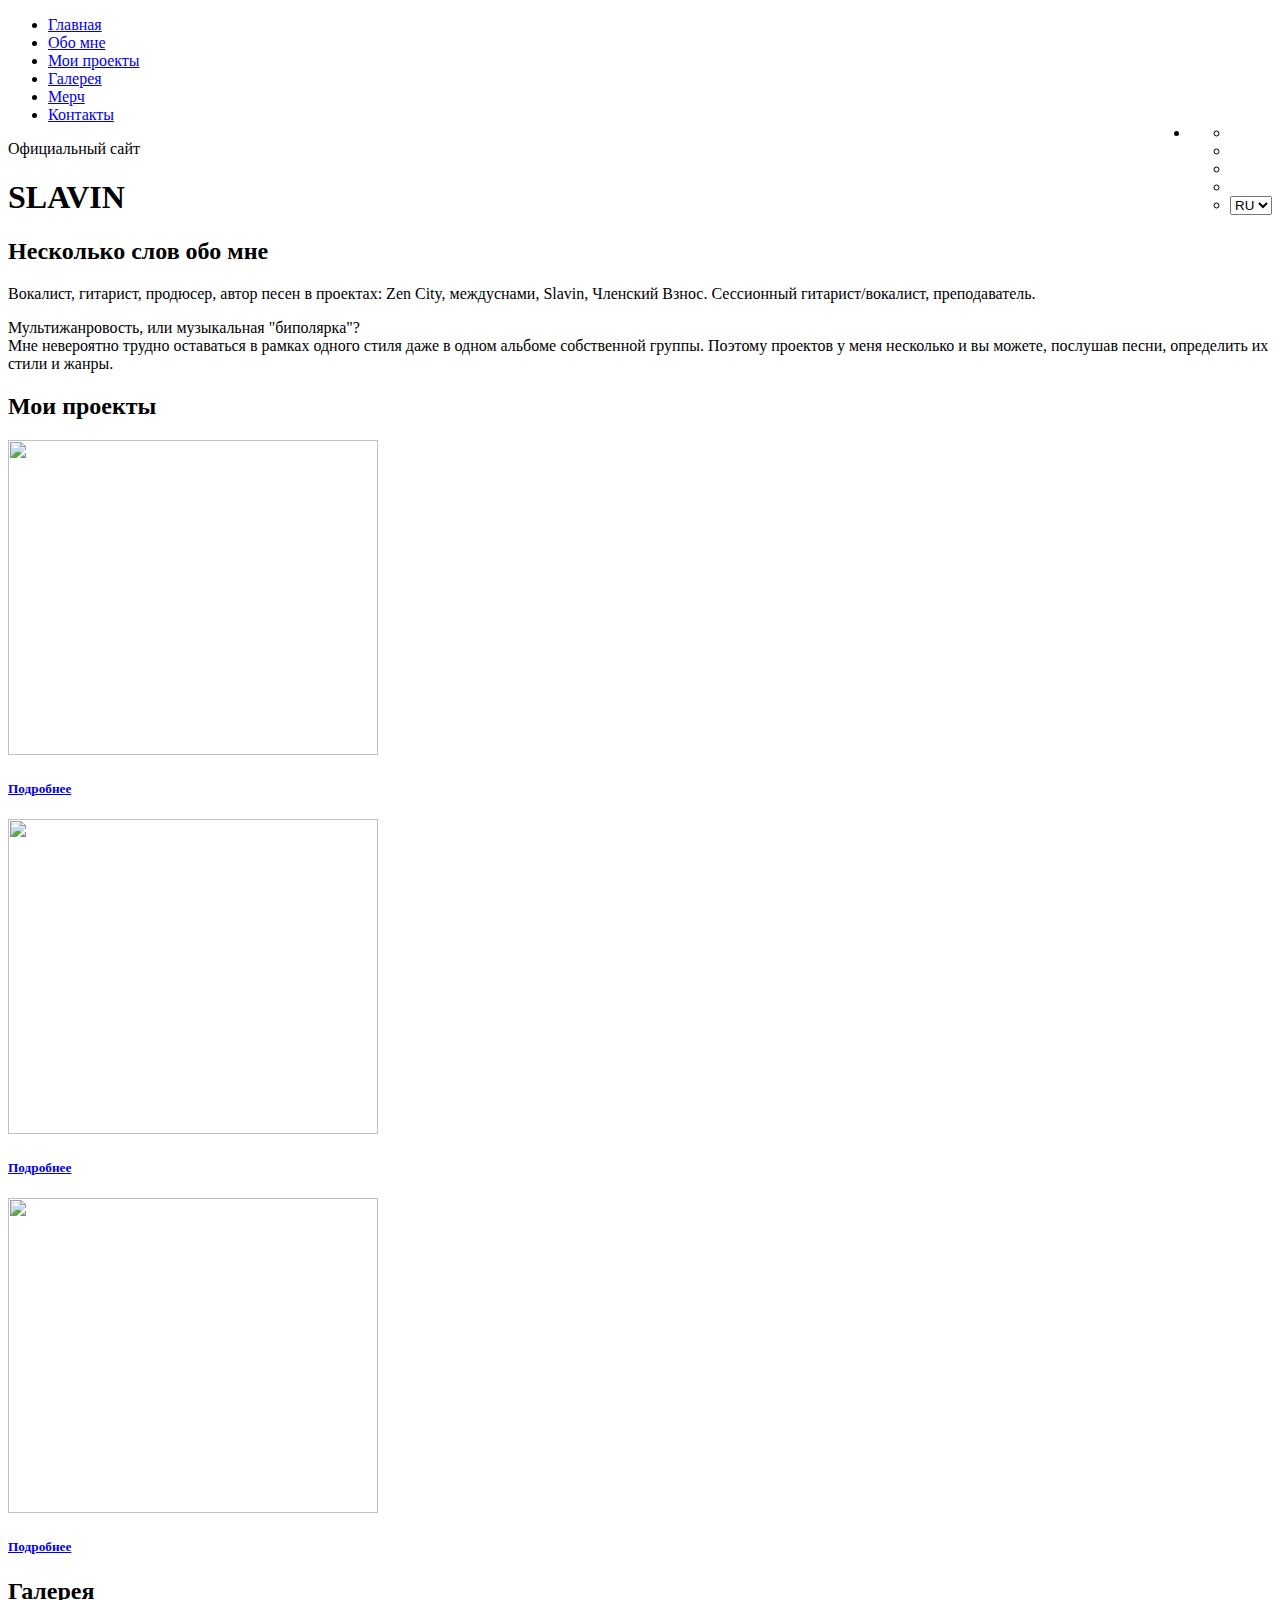
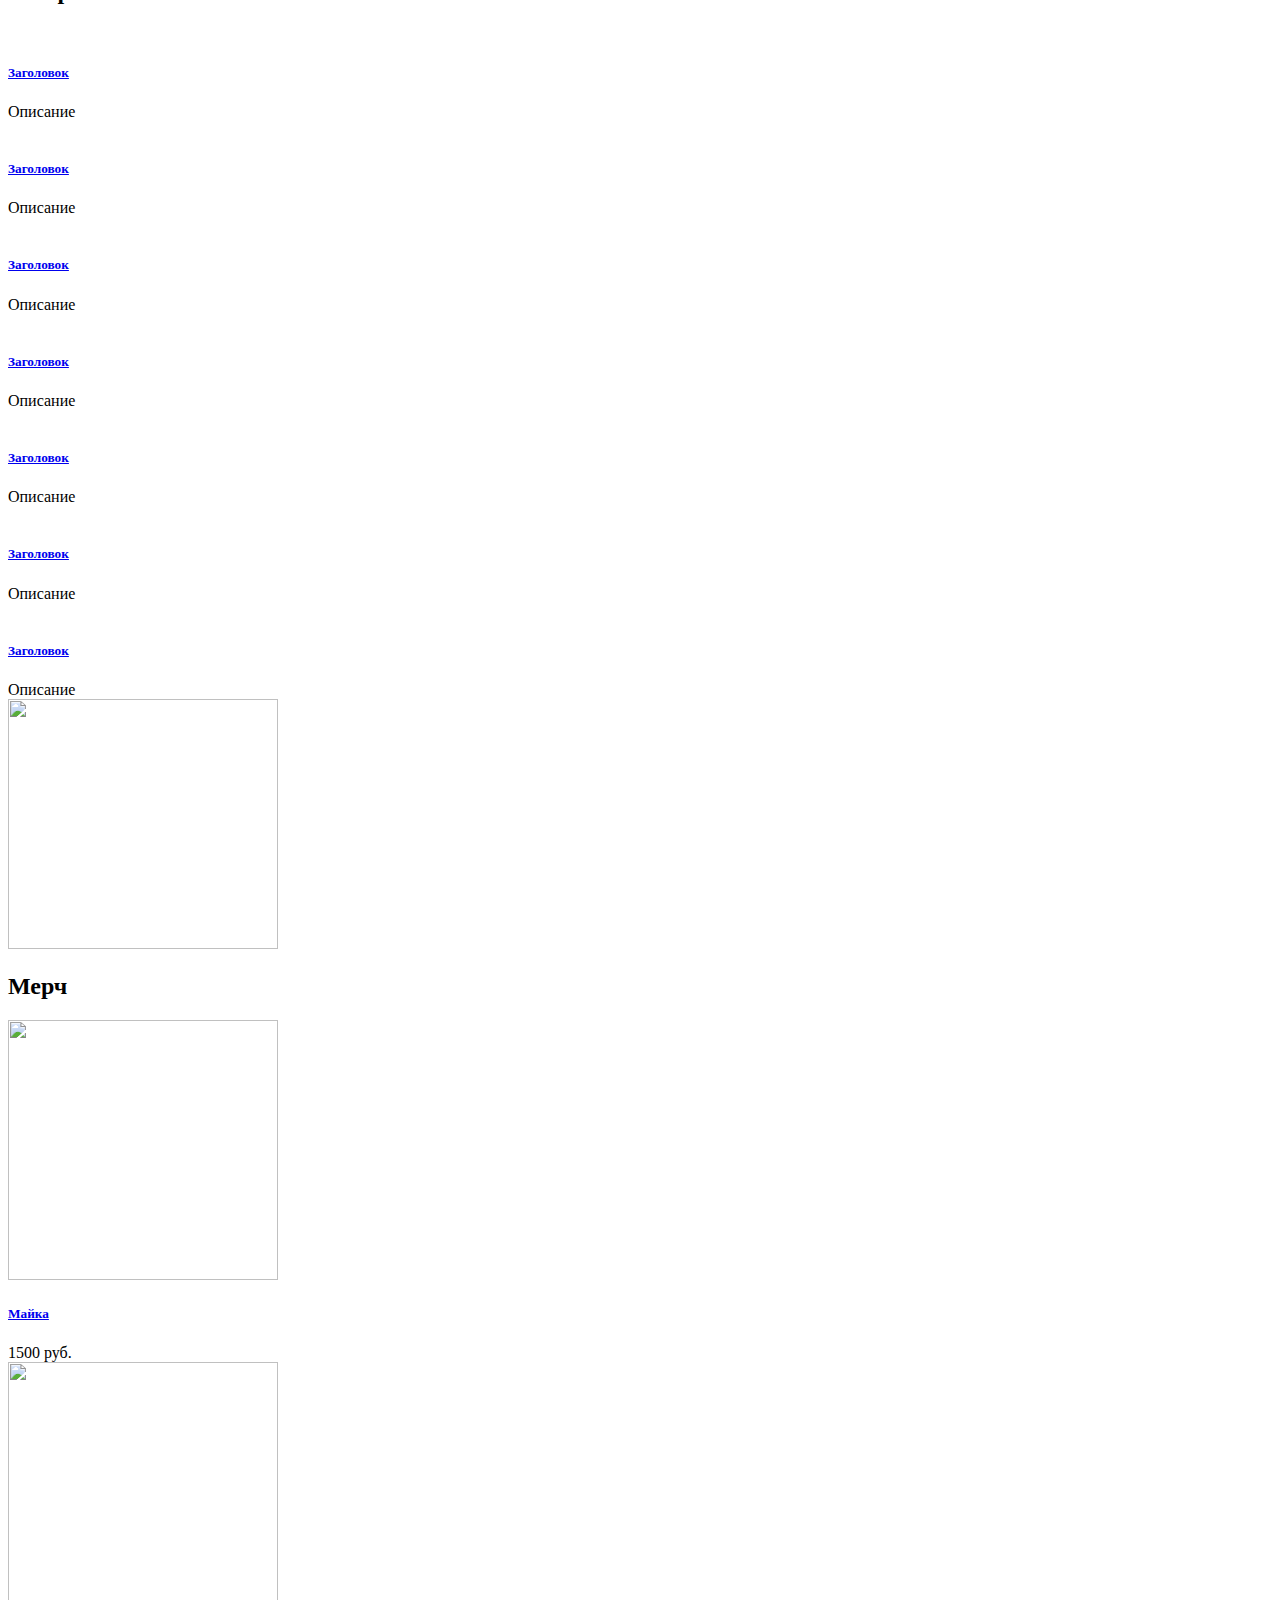
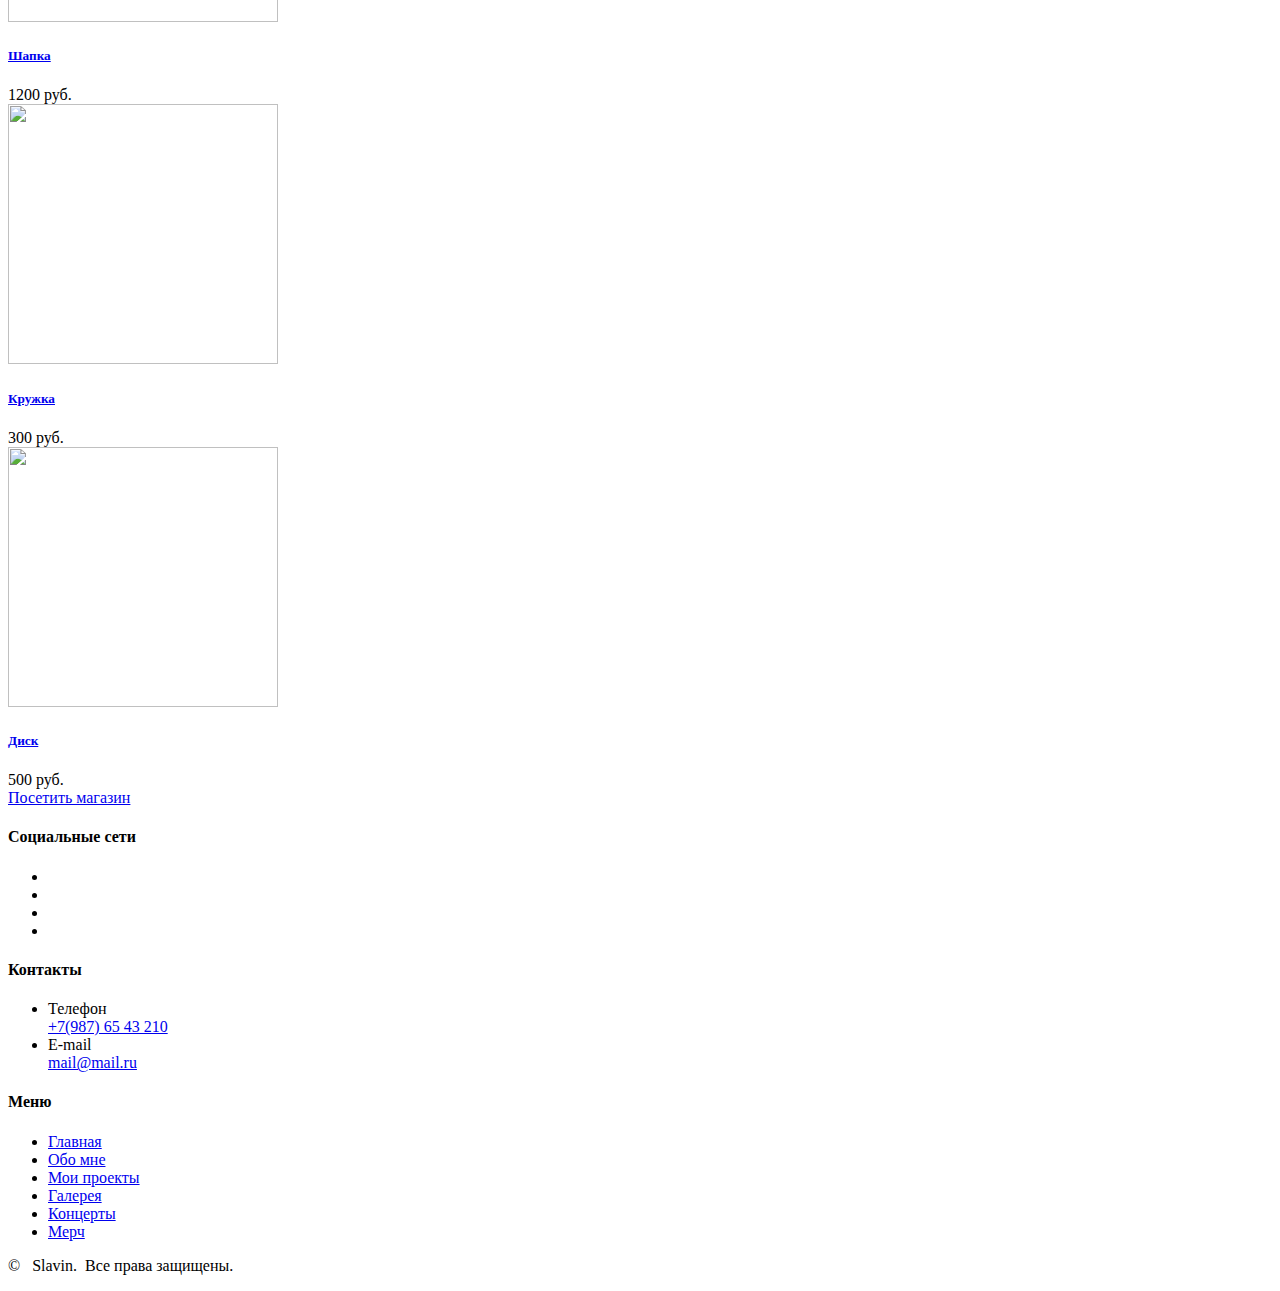
==== ru/index.html @ f285396d "Add files via upload" ====
<!DOCTYPE html>
<html class="wide wow-animation" lang="ru"> 
  <head>
    <title>Официальный сайт - Slavinmusic.com</title>
    <meta charset="utf-8">
    <meta name="viewport" content="width=device-width, height=device-height, initial-scale=1.0">
    <meta http-equiv="X-UA-Compatible" content="IE=edge">
   <link rel="icon" href="./images/favicon.ico" type="image/x-icon">
    <link rel="stylesheet" type="text/css" href="https://fonts.googleapis.com/css?family=Oswald:100,300,400,500,600,700%7CLato%7CKalam:300,400,700">
    <link rel="stylesheet" href="./css/bootstrap.css">
    <link rel="stylesheet" href="./css/fonts.css">
    <link rel="stylesheet" href="./css/style.css">
    </head>
  <body> 
    <div class="preloader">
      <div class="preloader-body">
        <div class="cssload-bell">
          <div class="cssload-circle">
            <div class="cssload-inner"></div>
          </div>
          <div class="cssload-circle">
            <div class="cssload-inner"></div>
          </div>
          <div class="cssload-circle">
            <div class="cssload-inner"></div>
          </div>
          <div class="cssload-circle">
            <div class="cssload-inner"></div>
          </div>
          <div class="cssload-circle">
            <div class="cssload-inner"></div>
          </div>
        </div>
      </div>
    </div>
    <div class="page">
      <!-- Page Header-->
      <header class="section page-header header-creative-wrap context-dark">
        <!-- RD Navbar-->
        <div class="rd-navbar-wrap">
          <nav class="rd-navbar rd-navbar-creative rd-navbar-logo-mobile" data-layout="rd-navbar-fixed" data-sm-layout="rd-navbar-fixed" data-md-layout="rd-navbar-fixed" data-md-device-layout="rd-navbar-fixed" data-lg-layout="rd-navbar-static" data-lg-device-layout="rd-navbar-fixed" data-xl-layout="rd-navbar-static" data-xl-device-layout="rd-navbar-static" data-xxl-layout="rd-navbar-static" data-xxl-device-layout="rd-navbar-static" data-lg-stick-up-offset="100px" data-xl-stick-up-offset="112px" data-xxl-stick-up-offset="132px" data-lg-stick-up="true" data-xl-stick-up="true" data-xxl-stick-up="true">
            <div class="rd-navbar-collapse-toggle rd-navbar-fixed-element-1" data-rd-navbar-toggle=".rd-navbar-collapse"><span></span></div>
            <div class="rd-navbar-aside-outer">
              <div class="rd-navbar-aside">
                <!-- RD Navbar Panel-->
                <div class="rd-navbar-panel">
            
                <div class="lf-navbar-collapse">
                </div>
                </div>

              </div>
            </div>
            <div class="rd-navbar-main-outer">
              <div class="rd-navbar-main">
                <div class="rd-navbar-nav-wrap">
                  <!-- RD Navbar Nav-->
                  <ul class="rd-navbar-nav">
                    <li class="rd-nav-item active"><a class="rd-nav-link" href="#home">Главная</a></li>                
                    <li class="rd-nav-item"><a class="rd-nav-link" href="#who">Обо мне</a></li>                
                    <li class="rd-nav-item"><a class="rd-nav-link" href="#project">Мои проекты</a></li>                   
                    <li class="rd-nav-item"><a class="rd-nav-link" href="#gallery">Галерея</a></li>
                    <li class="rd-nav-item"><a class="rd-nav-link" href="#merch">Мерч</a></li>
					<li class="rd-nav-item"><a class="rd-nav-link" href="#contact">Контакты</a></li>
					
                    <li style="float: right; margin-left: 50px;">
                      <ul class="list-inline">
                        <li class="list-inline-item"><a class="icon mdi mdi-vk" href="#"></a></li>
                        <li class="list-inline-item"><a class="icon mdi mdi-twitter" href="#"></a></li>
                        <li class="list-inline-item"><a class="icon mdi mdi-instagram" href="#"></a></li>
                        <li class="list-inline-item"><a class="icon mdi mdi-facebook" href="#"></a></li>
						
					<li>
                  <select class="select select-inline rd-navbar-fixed-element-2" onchange="if (this.value) window.location.href = this.value" data-dropdown-class="select-inline-dropdown">
                    <option value="./">EN</option>
                    <option value="./ru/" selected=""><a href="/ru">RU</a></option>
                  </select>
				  </li>
                      </ul>
                    </li>
                  </ul>
				  
                </div>
              </div>
            </div>
          </nav>
        </div>
      </header>
      <section id="home" class="section parallax-container section-custom-1" data-parallax-img="images/bg-image-1.jpg">
        <div class="parallax-content context-dark text-center">
          <div class="section-md">
            <div class="container">
              <div class="box-info-renee-subtitle wow fadeInLeft">Официальный сайт</div>
              <h1 class="box-info-renee-title wow fadeScale">SLAVIN </h1>
            </div>
          </div>
        </div>
      </section>
				        <!-- About Us-->
      <section id="who" class="section section-xxl section-inset-3 text-left context-dark bg-gray-13 bg-image bg-image-4" style="background-image: url(./images/bg-image-2.jpg);">
        <div class="container">
          <div class="row">
            <div class="col-sm-8 col-md-7 col-lg-6 box-about">
              <h2 class="title-style-9 wow fadeInRight title_text"> Несколько слов <span>обо мне</span>
              </h2>
              <p class="wow fadeInRight title_text" data-wow-delay=".1s">Вокалист, гитарист, продюсер, автор песен в проектах: Zen City, междуснами, Slavin, Членский Взнос. Сессионный гитарист/вокалист, преподаватель.</p>
              <p class="wow fadeInRight title_text " data-wow-delay=".2s">Мультижанровость, или музыкальная "биполярка"?<br> Мне невероятно трудно оставаться в рамках одного стиля даже в одном альбоме собственной группы. Поэтому проектов у меня несколько и вы можете, послушав песни, определить их стили и жанры.</p>
            </div>
          </div>
        </div>
      </section>


      <!-- Our Wines-->
      <section  id="project" class="section section-xxl bg-gray-1">
        <div class="container">
          <h2 class="wow fadeScale">Мои проекты</h2>
          <div class="row row-30">
            <div class="col-sm-6 col-lg-4">
              <!-- Thumbnail Classic-->
              <article class="thumbnail-classic">
				
                <div class="thumbnail-classic-figure"><img src="./images/project-1.jpg" alt="" width="370" height="315"/>
                </div>
                <div class="thumbnail-classic-caption">
                  <div>
					<h5 class="thumbnail-classic-title">
					<p id="zen_open" onclick="zen_open()"><a  class="button" href="#zen_city">Подробнее</a></p>
					<p id="zen_close2" style="display:none" onclick="zen_close()"><a class="button" href="#project">Скрыть проект</a></p></h5>
                  </div>
                </div>
              </article>
            </div>		
            <div class="col-sm-6 col-lg-4">
              <!-- Thumbnail Classic-->
              <article class="thumbnail-classic">
				
                <div class="thumbnail-classic-figure"><img src="./images/project-2.jpg" alt="" width="370" height="315"/>
                </div>
                <div class="thumbnail-classic-caption">
                  <div>
                    <h5 class="thumbnail-classic-title">
					<p id="mejdy_open" onclick="mejdy_open()"><a class="button" href="#mejdy">Подробнее</a></p>
					<p id="mejdy_close2" style="display:none" onclick="mejdy_close()"><a class="button" href="#project">Скрыть проект</a></p></h5>
				
                  </div>
                </div>
              </article>
            </div>
            <div class="col-sm-6 col-lg-4">
              <!-- Thumbnail Classic-->
              <article class="thumbnail-classic">
				
                <div class="thumbnail-classic-figure"><img src="./images/project-3.jpg" alt="" width="370" height="315"/>
                </div>
                <div class="thumbnail-classic-caption">
                  <div>
                    <h5 class="thumbnail-classic-title">
					<p id="slavin_open" onclick="slavin_open()"><a class="button" href="#slavin">Подробнее</a></p>
					<p id="slavin_close2"; style="display:none" onclick="slavin_close()"><a class="button" href="#project">Скрыть проект</a></p></h5>
				
                  </div>
                </div>
              </article>
            </div>
		</div>
        </div>
				<div id="mejdy" style="display:none">
					<section class="section section-sm section-last bg-default text-left">
						<div class="container grid-system-bordered grid-demonstration">
							
							<div class="row text-center">
							<div class="col-6">
							<h3 >МЕЖДУСНАМИ</h3>
							<p class="text_p">Описание проекта</p>
							<p>
							<ul class="social-icons-6 text_p">
							Следить:	<li><a href="#"><i class="fa fa-2x fa-vk"></i></a></li>
							<li><a href="#"><i class="fa fa-2x fa-facebook"></i></a></li>
							<li><a href="#"><i class="fa fa-2x fa-twitter"></i></a></li><br>

							Слушать:	<li><a href="#"><i class="fa fa-2x fa-apple"></i></a></li>
							<li><a href="#"><i class="fa fa-2x fa-spotify"></i></a></li>
							<li><a href="#"><i class="mdi mdi-2x mdi-google-play"></i></a></li>
							</ul>                
							</p>
							</div>
							<div class="col-6">
							<iframe  src="https://www.youtube.com/embed/c91Votx-uws?controls=0" title="YouTube video player" frameborder="0" allow="accelerometer; autoplay; clipboard-write; encrypted-media; gyroscope; picture-in-picture" allowfullscreen></iframe>
							</div>
							<div class="col-12">
							<p id="mejdy_close"  class="button" onclick="mejdy_close()">Скрыть проект</p>
							</div>
							</div>
						</div>
					</section>
				</div>

				<div id="zen_city" style="display:none;">
					<section class="section section-sm section-last bg-default text-left">
						<div class="container grid-system-bordered grid-demonstration">
							
							<div class="row text-center">
							<div class="col-6">
							<h3 >ZEN CITY</h3>
							<p class="text_p">Описание проекта</p>
							<p>
							<ul class="social-icons-6 text_p">
							Следить:	<li><a href="#"><i class="fa fa-2x fa-vk"></i></a></li>
							<li><a href="#"><i class="fa fa-2x fa-facebook"></i></a></li>
							<li><a href="#"><i class="fa fa-2x fa-twitter"></i></a></li><br>

							Слушать:	<li><a href="#"><i class="fa fa-2x fa-apple"></i></a></li>
							<li><a href="#"><i class="fa fa-2x fa-spotify"></i></a></li>
							<li><a href="#"><i class="mdi mdi-2x mdi-google-play"></i></a></li>
							</ul>                
							</p>
							</div>
							<div class="col-6">
							<iframe  src="https://www.youtube.com/embed/C-v0EQ0fhNU?controls=0" title="YouTube video player" frameborder="0" allow="accelerometer; autoplay; clipboard-write; encrypted-media; gyroscope; picture-in-picture" allowfullscreen></iframe>
							</div>
							<div class="col-12">
							<p id="zen_close"  class="button" onclick="zen_close()">Скрыть проект</p>
							</div>
							</div>
						</div>
					</section>
				</div>

				<div id="slavin" style="display:none;" >
					<section class="section section-sm section-last bg-default text-left">
						<div class="container grid-system-bordered grid-demonstration">
							
							<div class="row text-center">
							<div class="col-6">
							<h3>SLAVIN</h3>
							<p class="text_p">Описание проекта</p>
							
							<p>
							<ul class="social-icons-6 text_p">
							Следить:	<li><a href="#"><i class="fa fa-2x fa-vk"></i></a></li>
							<li><a href="#"><i class="fa fa-2x fa-facebook"></i></a></li>
							<li><a href="#"><i class="fa fa-2x fa-twitter"></i></a></li><br>

							Слушать:	<li><a href="#"><i class="fa fa-2x fa-apple"></i></a></li>
							<li><a href="#"><i class="fa fa-2x fa-spotify"></i></a></li>
							<li><a href="#"><i class="mdi mdi-2x mdi-google-play"></i></a></li>
							</ul>                
							</p>
							</div>
							<div class="col-6">
							<iframe  src="https://www.youtube.com/embed/C-v0EQ0fhNU?controls=0" title="YouTube video player" frameborder="0" allow="accelerometer; autoplay; clipboard-write; encrypted-media; gyroscope; picture-in-picture" allowfullscreen></iframe>
							</div>
							<div class="col-12">
							<p id="slavin_close"  class="button" onclick="slavin_close()">Скрыть проект</p>
							</div>
							</div>
						</div>
					</section>
				</div>
      </section>

      <section id="gallery" class="section section-xxl bg-default">
        <div class="container">
          <h2 class="wow fadeScale">Галерея</h2>
          <div class="isotope-wrap">
            <div class="row row-30 isotope isotope-custom-1" data-lightgallery="group">
			
              <div class="col-sm-6 col-lg-4 col-xl-3 isotope-item" >
                <!-- Thumbnail Classic-->
                <article class="thumbnail-classic">
                  <div class="thumbnail-classic-figure"><img src="./images/gallery/foto-2-min.jpg" alt="" />
                  </div>
                  <div class="thumbnail-classic-caption">
                    <div>
                      <h5 class="thumbnail-classic-title"><a href="index.html#">Заголовок</a></h5>
                      <div class="thumbnail-classic-price">Описание</div>
                      <div class="thumbnail-classic-button-wrap">
                        <div class="thumbnail-classic-button"><a class="button button-white fl-bigmug-line-search74" href="./images/gallery/foto-2-min.jpg" data-lightgallery="item"></a></div>
                      </div>
                    </div>
                  </div>
                </article>
              </div>
			  
              <div class="col-sm-6 col-lg-8 col-xl-6 isotope-item">
                <!-- Thumbnail Classic-->
                <article class="thumbnail-classic">
                  <div class="thumbnail-classic-figure"><img src="./images/gallery/foto-7-min.jpg" alt="" />
                  </div>
                  <div class="thumbnail-classic-caption">
                    <div>
                      <h5 class="thumbnail-classic-title"><a href="index.html#">Заголовок</a></h5>
                      <div class="thumbnail-classic-price">Описание</div>
                      <div class="thumbnail-classic-button-wrap">
                        <div class="thumbnail-classic-button"><a class="button button-white fl-bigmug-line-search74" href="./images/gallery/foto-7-min.jpg" data-lightgallery="item"></a></div>
                      </div>
                    </div>
                  </div>
                </article>
              </div>
			  
			  
              <div class="col-sm-6 col-lg-4 col-xl-3 isotope-item">
                <!-- Thumbnail Classic-->
                <article class="thumbnail-classic">
                  <div class="thumbnail-classic-figure"><img src="./images/gallery/foto-6-min.jpg" alt="" />
                  </div>
                  <div class="thumbnail-classic-caption">
                    <div>
                      <h5 class="thumbnail-classic-title"><a href="index.html#">Заголовок</a></h5>
                      <div class="thumbnail-classic-price">Описание</div>
                      <div class="thumbnail-classic-button-wrap">
                        <div class="thumbnail-classic-button"><a class="button button-white fl-bigmug-line-search74" href="./images/gallery/foto-6-min.jpg" data-lightgallery="item"></a></div>
                      </div>
                    </div>
                  </div>
                </article>
              </div>
              <div class="col-sm-6 col-lg-4 col-xl-3 isotope-item">
                <!-- Thumbnail Classic-->
                <article class="thumbnail-classic">
                  <div class="thumbnail-classic-figure"><img src="./images/gallery/foto-1-min.jpg" alt="" />
                  </div>
                  <div class="thumbnail-classic-caption">
                    <div>
                      <h5 class="thumbnail-classic-title"><a href="index.html#">Заголовок</a></h5>
                      <div class="thumbnail-classic-price">Описание</div>
                      <div class="thumbnail-classic-button-wrap">
                        <div class="thumbnail-classic-button"><a class="button button-white fl-bigmug-line-search74" href="./images/gallery/foto-1-min.jpg" data-lightgallery="item"></a></div>
                      </div>
                    </div>
                  </div>
                </article>
              </div>
              <div class="col-sm-6 col-lg-4 col-xl-6 isotope-item">
                <!-- Thumbnail Classic-->
                <article class="thumbnail-classic">
                  <div class="thumbnail-classic-figure"><img src="./images/gallery/foto-5-min.jpg" alt="" />
                  </div>
                  <div class="thumbnail-classic-caption">
                    <div>
                      <h5 class="thumbnail-classic-title"><a href="index.html#">Заголовок</a></h5>
                      <div class="thumbnail-classic-price">Описание</div>
                      <div class="thumbnail-classic-button-wrap">
                        <div class="thumbnail-classic-button"><a class="button button-white fl-bigmug-line-search74" href="./images/gallery/foto-5-min.jpg" data-lightgallery="item"></a></div>
                      </div>
                    </div>
                  </div>
                </article>
              </div>
              <div class="col-sm-6 col-lg-4 col-xl-3 isotope-item">
                <!-- Thumbnail Classic-->
                <article class="thumbnail-classic">
                  <div class="thumbnail-classic-figure"><img src="./images/gallery/foto-4-min.jpg" alt="" />
                  </div>
                  <div class="thumbnail-classic-caption">
                    <div>
                      <h5 class="thumbnail-classic-title"><a href="index.html#">Заголовок</a></h5>
                      <div class="thumbnail-classic-price">Описание</div>
                      <div class="thumbnail-classic-button-wrap">
                        <div class="thumbnail-classic-button"><a class="button button-white fl-bigmug-line-search74" href="./images/gallery/foto-4-min.jpg" data-lightgallery="item"></a></div>
                      </div>
                    </div>
                  </div>
                </article>
              </div>
              <div class="col-sm-6 col-lg-4 col-xl-3 isotope-item">
                <!-- Thumbnail Classic-->
                <article class="thumbnail-classic">
                  <div class="thumbnail-classic-figure"><img src="./images/gallery/foto-3-min.jpg" alt="" />
                  </div>
                  <div class="thumbnail-classic-caption">
                    <div>
                      <h5 class="thumbnail-classic-title"><a href="index.html#">Заголовок</a></h5>
                      <div class="thumbnail-classic-price">Описание</div>
                      <div class="thumbnail-classic-button-wrap">
                        <div class="thumbnail-classic-button"><a class="button button-white fl-bigmug-line-search74" href="images/gallery/foto-3-min.jpg" data-lightgallery="item"><img src="./images/masonry-gallery-3-270x250.jpg" alt="" width="270" height="250"/></a></div>
                      </div>
                    </div>
                  </div>
                </article>
              </div>
            </div>
          </div>
        </div>
      </section>
      <!-- Featured Events
      <section id="concert" class="section section-xxl bg-gray-13 context-dark" style="display:none">
        <div class="container">
          <h2>Ближайшие концерты </h2>
         
			<div>
			<div class="table-wrap">
			  <table class="table-2">
				 <tr>
				  <td class="title_afisha">ZEN CITY</td>
				  <td class="date_afisha">24 ноября 2021 <span> 19:00 ВС</span></td>
				  <td class="place_afisha">КРЦ "Звезда" <span> Ново-Садовая ул., 106Г, Самара</span></td>
				  <td class="ticket_afisha"><a class="button" href="#">Подробнее</a></td>
				</tr>    
			  </table>
			</div>
		</div>			
      </div>
    </section>-->
      <!-- Exclusive Merch-->
      <section id="merch" class="section section-xxl bg-gray-1">
        <div class="container">
          <h2 class="wow fadeScale">Мерч</h2>
          <div class="row row-lg row-30 row-lg-50">
            <div class="col-sm-6 col-md-4 col-lg-3">
              <!-- Product-->
              <article class="product wow fadeInRight">
                <div class="product-body">
                  <div class="product-figure"><img src="./images/index-1-270x260.jpg" alt="" width="270" height="260"/>
                  </div>
                  <h5 class="product-title"><a href="#">Майка</a></h5>
                  <div class="product-price-wrap">
                    <div class="product-price">1500 руб.</div>
                  </div>
                </div>
                <div class="product-button-wrap">
                  <div class="product-button"><a class="button button-primary-2 button-zakaria fl-bigmug-line-shopping202" href="#"></a></div>
                </div>
              </article>
            </div>
            <div class="col-sm-6 col-md-4 col-lg-3">
              <!-- Product-->
              <article class="product wow fadeInRight" data-wow-delay=".1s">
                <div class="product-body">
                  <div class="product-figure"><img src="./images/index-2-270x260.jpg" alt="" width="270" height="260"/>
                  </div>
                  <h5 class="product-title"><a href="#">Шапка</a></h5>
                  <div class="product-price-wrap">
                    <div class="product-price">1200 руб.</div>
                  </div>
                </div>
                <div class="product-button-wrap">
                  <div class="product-button"><a class="button button-primary-2 button-zakaria fl-bigmug-line-shopping202" href="#"></a></div>
                </div>
              </article>
            </div>
            <div class="col-sm-6 col-md-4 col-lg-3">
              <!-- Product-->
              <article class="product wow fadeInRight" data-wow-delay=".2s">
                <div class="product-body">
                  <div class="product-figure"><img src="i./mages/index-3-270x260.jpg" alt="" width="270" height="260"/>
                  </div>
                  <h5 class="product-title"><a href="#">Кружка</a></h5>
                  <div class="product-price-wrap">
                    <div class="product-price">300 руб.</div>
                  </div>
                </div>
                <div class="product-button-wrap">
                  <div class="product-button"><a class="button button-primary-2 button-zakaria fl-bigmug-line-shopping202" href="#"></a></div>
                </div>
              </article>
            </div>
            <div class="col-sm-6 col-md-4 col-lg-3">
              <!-- Product-->
              <article class="product wow fadeInRight" data-wow-delay=".3s">
                <div class="product-body">
                  <div class="product-figure"><img src="./images/index-4-270x260.jpg" alt="" width="270" height="260"/>
                  </div>
                  <h5 class="product-title"><a href="#">Диск</a></h5>
                  <div class="product-price-wrap">
                    <div class="product-price">500 руб.</div>
                  </div>
                </div>
                <div class="product-button-wrap">
                  <div class="product-button"><a class="button button-primary-2 button-zakaria fl-bigmug-line-shopping202" href="#"></a></div>
                </div>
              </article>
            </div>
            <div class="col-12"><a class="link-classic link-primary wow fadeInUp" href="#">Посетить магазин</a></div>
          </div>
        </div>
      </section>
      <!-- Page Footer-->
      <footer id="contact" class="section footer-creative footer-creative-2">
        <div  class="footer-classic-body section-lg section-inset-4 context-dark">
          <div class="container">
            <div class="row row-40 row-md-50 justify-content-sm-between">
              <div class="col-lg-5 wow fadeInRight">
                <div class="inset-xl-right-55">
                  <h4 class="footer-creative-title">Социальные сети</h4>
                  <p>
				  
              <div class="col-sm-auto">
                <ul class="list-inline list-social list-inline-sm">
                  <li><a class="icon mdi mdi-facebook" href="#"></a></li>
                  <li><a class="icon mdi mdi-twitter" href="#"></a></li>
                  <li><a class="icon mdi mdi-instagram" href="#"></a></li>
                  <li><a class="icon mdi mdi-google-plus" href="#"></a></li>
                </ul>
              </div>
				  </p>
                  </div>
              </div>
              <div class="col-sm-6 col-lg-3 wow fadeInRight" data-wow-delay=".1s">
                <h4 class="footer-creative-title">Контакты</h4>
                <ul class="contacts-holly">
                  <li>
                    <div class="contacts-holly-title">Телефон</div>
                    <div class="contacts-holly-text"><a href="tel:#">+7(987) 65 43 210</a></div>
                  </li>
                  <li>
                    <div class="contacts-holly-title">E-mail</div>
                    <div class="contacts-holly-text"><a href="mailto:#">mail@mail.ru</a></div>
                  </li>
                </ul>
              </div>
              <div class="col-sm-5 col-lg-2 wow fadeInRight" data-wow-delay=".2s">
                <h4 class="footer-creative-title">Меню</h4>
                <ul class="footer-creative-list">                  
                    <li><a href="#home">Главная</a></li>                
                    <li><a href="#who">Обо мне</a></li>                
                    <li><a href="#project">Мои проекты</a></li>                   
                    <li><a href="#gallery">Галерея</a></li>
                    <li><a href="#concert">Концерты</a></li>
                    <li><a href="#merch">Мерч</a></li>
                </ul>
              </div>
            </div>
          </div>
        </div>
        <div class="footer-creative-panel">
          <div class="container">
            <div class="row row-10 align-items-center justify-content-sm-between">
              <div class="col-sm-auto">
                <p class="rights"><span>&copy;&nbsp; </span><span class="copyright-year"></span><span>&nbsp;</span><span>Slavin</span><span>.&nbsp; Все права защищены.</span><span>&nbsp;</span></p>
              </div>
            </div>
          </div>
        </div>
      </footer>
    </div>
    <div class="snackbars" id="form-output-global"></div>
    <script src="./js/core.min.js"></script>
    <script src="./js/script.js"></script>
    <script src="./js/accord.js"></script>
	
</html>
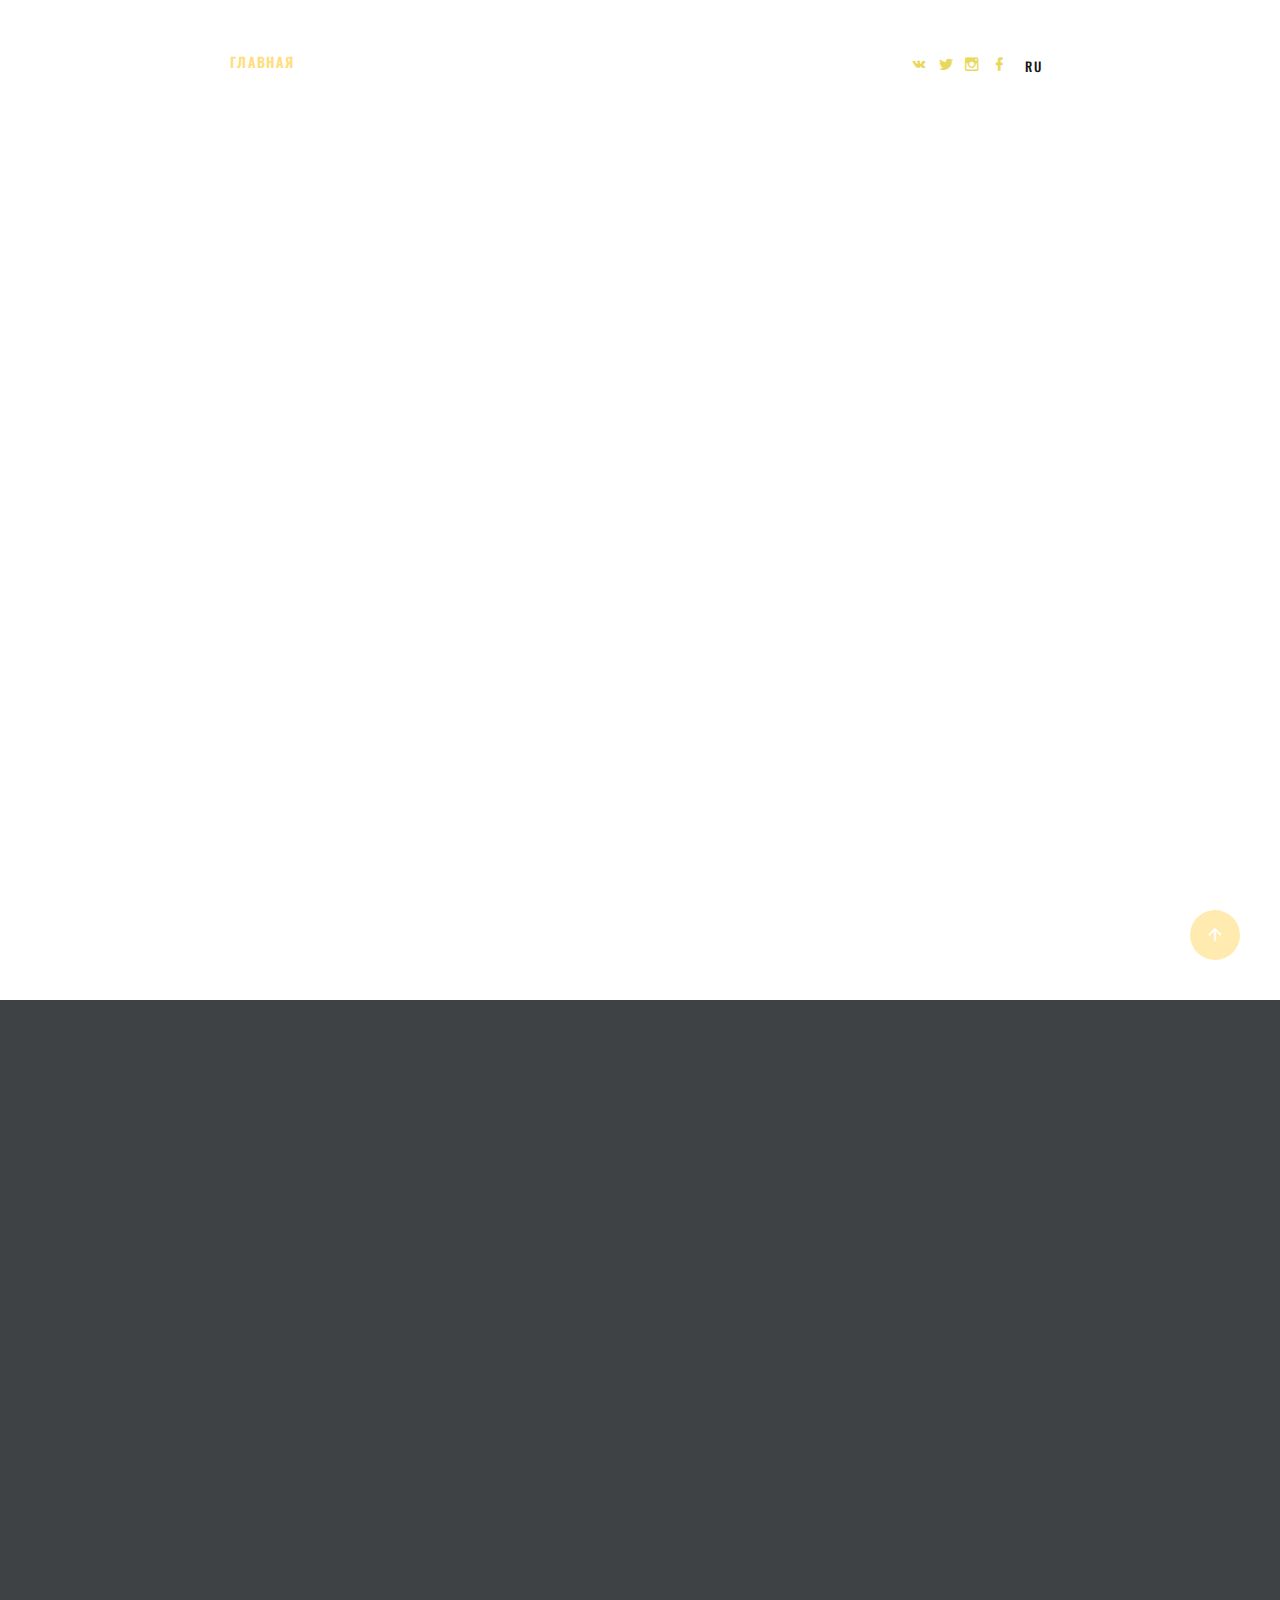
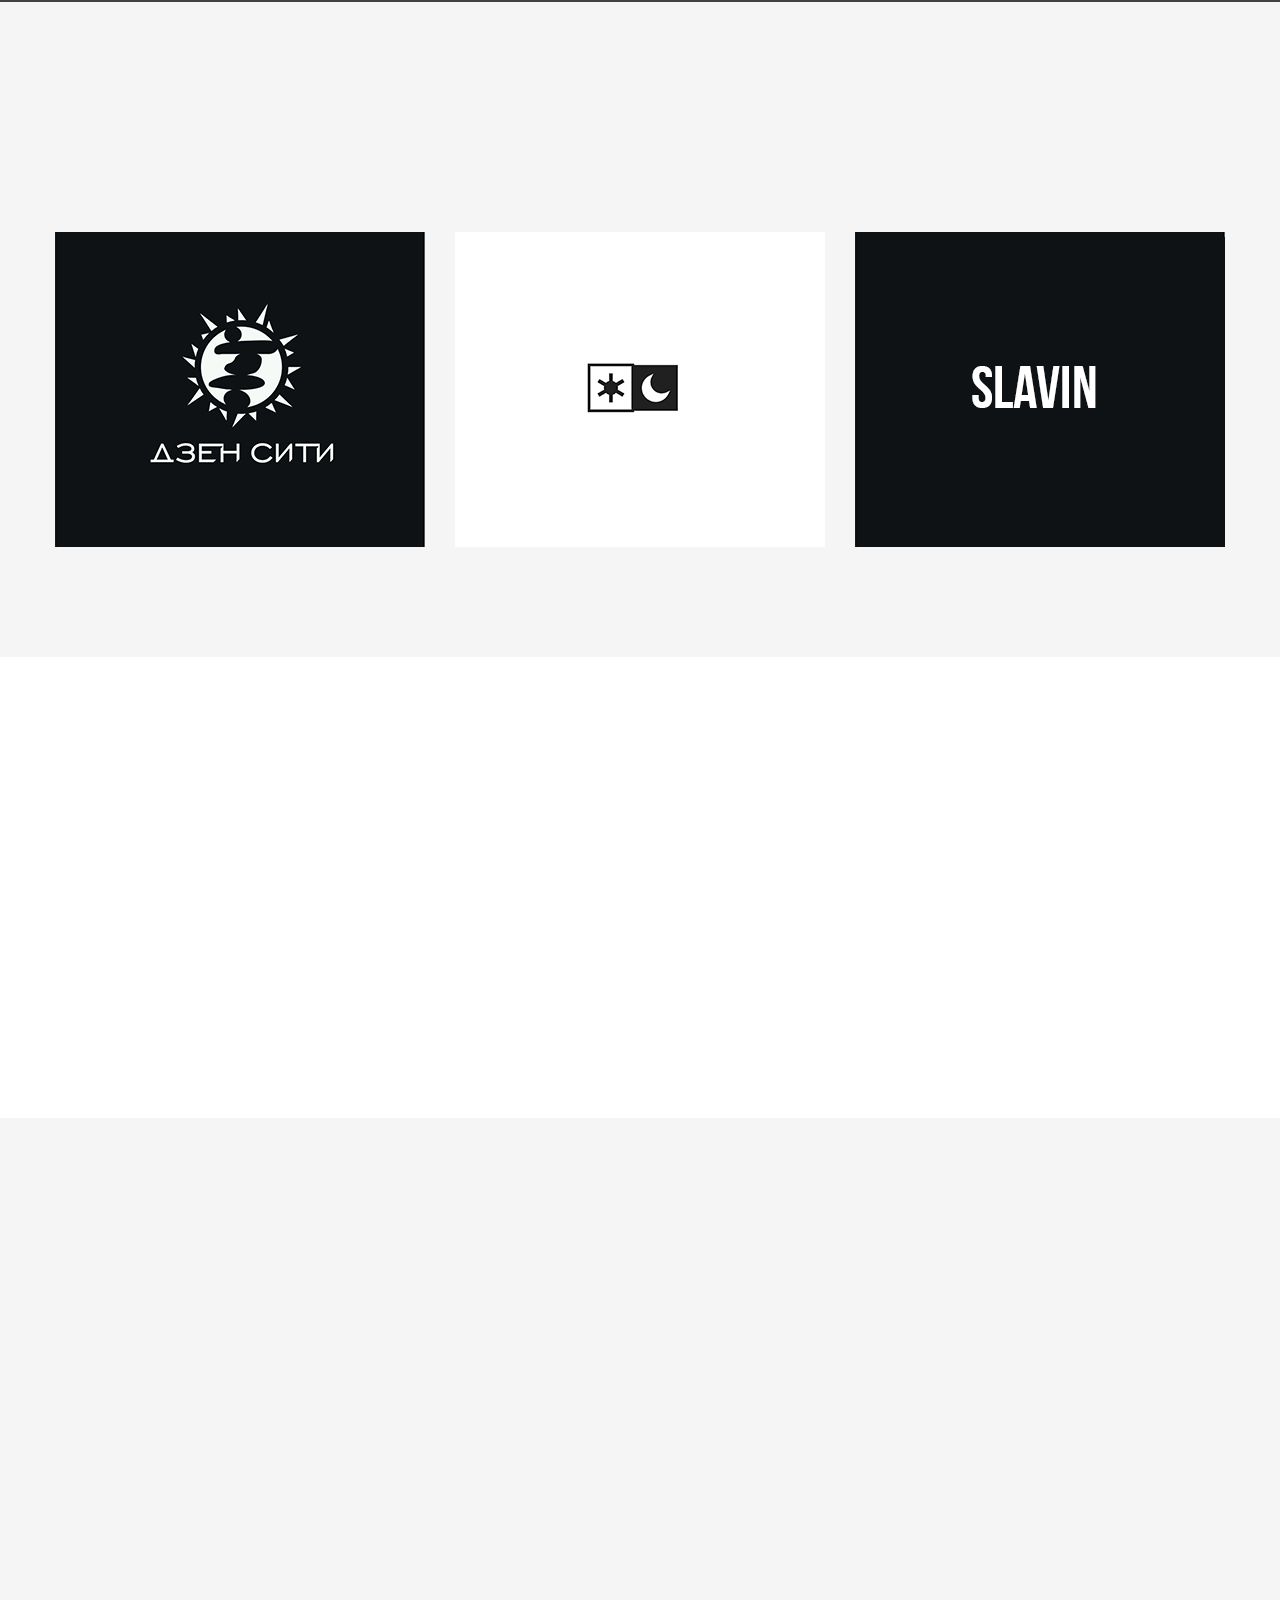
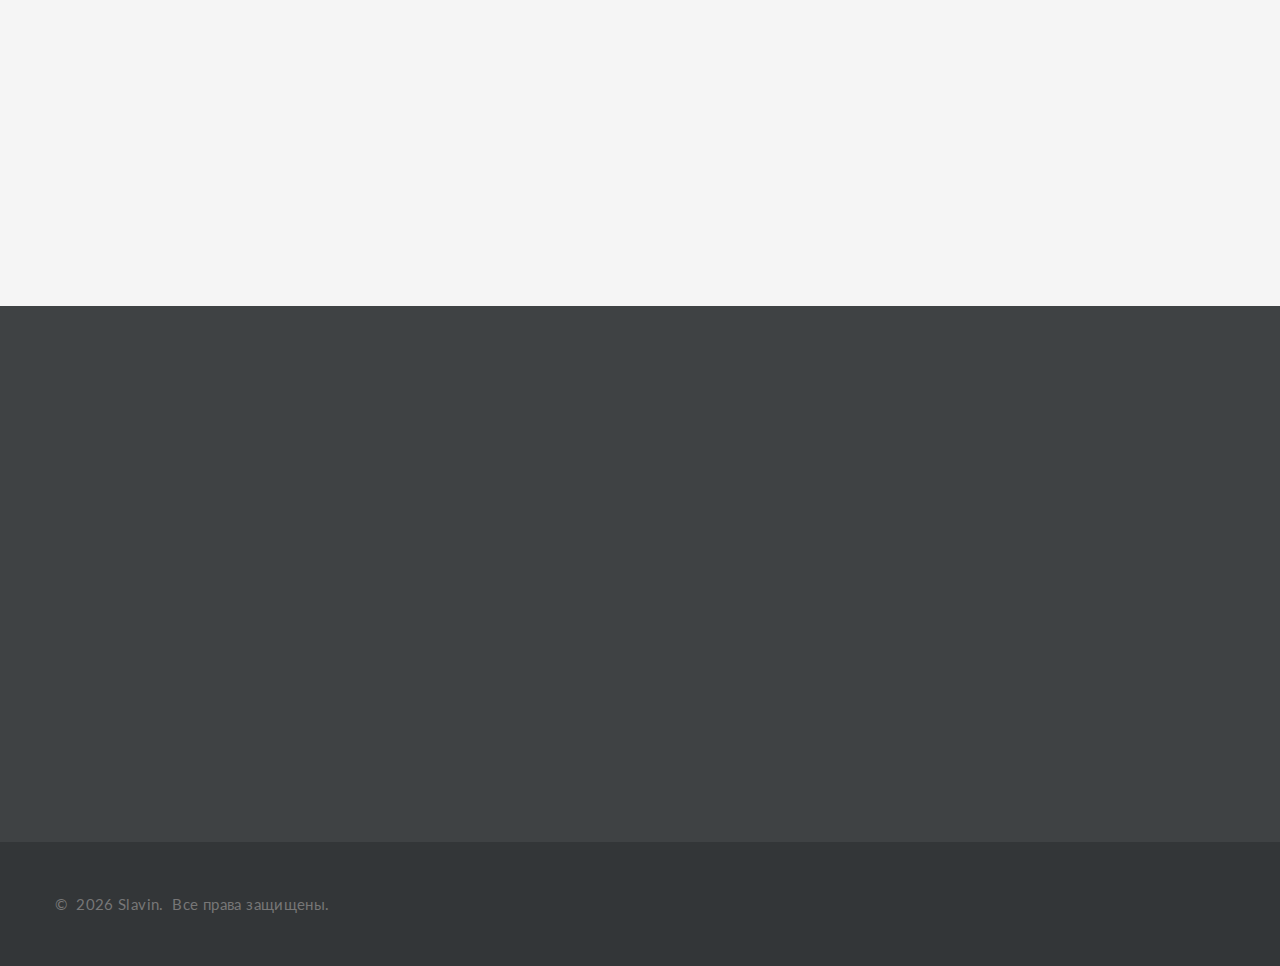
==== commit 085e7c78: "Add files via upload" ====
--- a/ru/index.html
+++ b/ru/index.html
@@ -5,11 +5,11 @@
     <meta charset="utf-8">
     <meta name="viewport" content="width=device-width, height=device-height, initial-scale=1.0">
     <meta http-equiv="X-UA-Compatible" content="IE=edge">
-   <link rel="icon" href="./images/favicon.ico" type="image/x-icon">
+   <link rel="icon" href="../images/favicon.ico" type="image/x-icon">
     <link rel="stylesheet" type="text/css" href="https://fonts.googleapis.com/css?family=Oswald:100,300,400,500,600,700%7CLato%7CKalam:300,400,700">
-    <link rel="stylesheet" href="./css/bootstrap.css">
-    <link rel="stylesheet" href="./css/fonts.css">
-    <link rel="stylesheet" href="./css/style.css">
+    <link rel="stylesheet" href="../css/bootstrap.css">
+    <link rel="stylesheet" href="../css/fonts.css">
+    <link rel="stylesheet" href="../css/style.css">
     </head>
   <body> 
     <div class="preloader">
@@ -72,8 +72,8 @@
 						
 					<li>
                   <select class="select select-inline rd-navbar-fixed-element-2" onchange="if (this.value) window.location.href = this.value" data-dropdown-class="select-inline-dropdown">
-                    <option value="./">EN</option>
-                    <option value="./ru/" selected=""><a href="/ru">RU</a></option>
+                    <option value="../">EN</option>
+                    <option value="../ru/" selected=""><a href="/ru">RU</a></option>
                   </select>
 				  </li>
                       </ul>
@@ -120,7 +120,7 @@
               <!-- Thumbnail Classic-->
               <article class="thumbnail-classic">
 				
-                <div class="thumbnail-classic-figure"><img src="./images/project-1.jpg" alt="" width="370" height="315"/>
+                <div class="thumbnail-classic-figure"><img src="../images/project-1.jpg" alt="" width="370" height="315"/>
                 </div>
                 <div class="thumbnail-classic-caption">
                   <div>
@@ -135,7 +135,7 @@
               <!-- Thumbnail Classic-->
               <article class="thumbnail-classic">
 				
-                <div class="thumbnail-classic-figure"><img src="./images/project-2.jpg" alt="" width="370" height="315"/>
+                <div class="thumbnail-classic-figure"><img src="../images/project-2.jpg" alt="" width="370" height="315"/>
                 </div>
                 <div class="thumbnail-classic-caption">
                   <div>
@@ -151,7 +151,7 @@
               <!-- Thumbnail Classic-->
               <article class="thumbnail-classic">
 				
-                <div class="thumbnail-classic-figure"><img src="./images/project-3.jpg" alt="" width="370" height="315"/>
+                <div class="thumbnail-classic-figure"><img src="../images/project-3.jpg" alt="" width="370" height="315"/>
                 </div>
                 <div class="thumbnail-classic-caption">
                   <div>
@@ -269,14 +269,14 @@
               <div class="col-sm-6 col-lg-4 col-xl-3 isotope-item" >
                 <!-- Thumbnail Classic-->
                 <article class="thumbnail-classic">
-                  <div class="thumbnail-classic-figure"><img src="./images/gallery/foto-2-min.jpg" alt="" />
-                  </div>
-                  <div class="thumbnail-classic-caption">
-                    <div>
-                      <h5 class="thumbnail-classic-title"><a href="index.html#">Заголовок</a></h5>
-                      <div class="thumbnail-classic-price">Описание</div>
-                      <div class="thumbnail-classic-button-wrap">
-                        <div class="thumbnail-classic-button"><a class="button button-white fl-bigmug-line-search74" href="./images/gallery/foto-2-min.jpg" data-lightgallery="item"></a></div>
+                  <div class="thumbnail-classic-figure"><img src="../images/gallery/foto-2-min.jpg" alt="" />
+                  </div>
+                  <div class="thumbnail-classic-caption">
+                    <div>
+                      <h5 class="thumbnail-classic-title"><a href="index.html#">Заголовок</a></h5>
+                      <div class="thumbnail-classic-price">Описание</div>
+                      <div class="thumbnail-classic-button-wrap">
+                        <div class="thumbnail-classic-button"><a class="button button-white fl-bigmug-line-search74" href="../images/gallery/foto-2-min.jpg" data-lightgallery="item"></a></div>
                       </div>
                     </div>
                   </div>
@@ -286,14 +286,14 @@
               <div class="col-sm-6 col-lg-8 col-xl-6 isotope-item">
                 <!-- Thumbnail Classic-->
                 <article class="thumbnail-classic">
-                  <div class="thumbnail-classic-figure"><img src="./images/gallery/foto-7-min.jpg" alt="" />
-                  </div>
-                  <div class="thumbnail-classic-caption">
-                    <div>
-                      <h5 class="thumbnail-classic-title"><a href="index.html#">Заголовок</a></h5>
-                      <div class="thumbnail-classic-price">Описание</div>
-                      <div class="thumbnail-classic-button-wrap">
-                        <div class="thumbnail-classic-button"><a class="button button-white fl-bigmug-line-search74" href="./images/gallery/foto-7-min.jpg" data-lightgallery="item"></a></div>
+                  <div class="thumbnail-classic-figure"><img src="../images/gallery/foto-7-min.jpg" alt="" />
+                  </div>
+                  <div class="thumbnail-classic-caption">
+                    <div>
+                      <h5 class="thumbnail-classic-title"><a href="index.html#">Заголовок</a></h5>
+                      <div class="thumbnail-classic-price">Описание</div>
+                      <div class="thumbnail-classic-button-wrap">
+                        <div class="thumbnail-classic-button"><a class="button button-white fl-bigmug-line-search74" href="../images/gallery/foto-7-min.jpg" data-lightgallery="item"></a></div>
                       </div>
                     </div>
                   </div>
@@ -304,14 +304,14 @@
               <div class="col-sm-6 col-lg-4 col-xl-3 isotope-item">
                 <!-- Thumbnail Classic-->
                 <article class="thumbnail-classic">
-                  <div class="thumbnail-classic-figure"><img src="./images/gallery/foto-6-min.jpg" alt="" />
-                  </div>
-                  <div class="thumbnail-classic-caption">
-                    <div>
-                      <h5 class="thumbnail-classic-title"><a href="index.html#">Заголовок</a></h5>
-                      <div class="thumbnail-classic-price">Описание</div>
-                      <div class="thumbnail-classic-button-wrap">
-                        <div class="thumbnail-classic-button"><a class="button button-white fl-bigmug-line-search74" href="./images/gallery/foto-6-min.jpg" data-lightgallery="item"></a></div>
+                  <div class="thumbnail-classic-figure"><img src="../images/gallery/foto-6-min.jpg" alt="" />
+                  </div>
+                  <div class="thumbnail-classic-caption">
+                    <div>
+                      <h5 class="thumbnail-classic-title"><a href="index.html#">Заголовок</a></h5>
+                      <div class="thumbnail-classic-price">Описание</div>
+                      <div class="thumbnail-classic-button-wrap">
+                        <div class="thumbnail-classic-button"><a class="button button-white fl-bigmug-line-search74" href="../images/gallery/foto-6-min.jpg" data-lightgallery="item"></a></div>
                       </div>
                     </div>
                   </div>
@@ -320,14 +320,14 @@
               <div class="col-sm-6 col-lg-4 col-xl-3 isotope-item">
                 <!-- Thumbnail Classic-->
                 <article class="thumbnail-classic">
-                  <div class="thumbnail-classic-figure"><img src="./images/gallery/foto-1-min.jpg" alt="" />
-                  </div>
-                  <div class="thumbnail-classic-caption">
-                    <div>
-                      <h5 class="thumbnail-classic-title"><a href="index.html#">Заголовок</a></h5>
-                      <div class="thumbnail-classic-price">Описание</div>
-                      <div class="thumbnail-classic-button-wrap">
-                        <div class="thumbnail-classic-button"><a class="button button-white fl-bigmug-line-search74" href="./images/gallery/foto-1-min.jpg" data-lightgallery="item"></a></div>
+                  <div class="thumbnail-classic-figure"><img src="../images/gallery/foto-1-min.jpg" alt="" />
+                  </div>
+                  <div class="thumbnail-classic-caption">
+                    <div>
+                      <h5 class="thumbnail-classic-title"><a href="index.html#">Заголовок</a></h5>
+                      <div class="thumbnail-classic-price">Описание</div>
+                      <div class="thumbnail-classic-button-wrap">
+                        <div class="thumbnail-classic-button"><a class="button button-white fl-bigmug-line-search74" href="../images/gallery/foto-1-min.jpg" data-lightgallery="item"></a></div>
                       </div>
                     </div>
                   </div>
@@ -336,14 +336,14 @@
               <div class="col-sm-6 col-lg-4 col-xl-6 isotope-item">
                 <!-- Thumbnail Classic-->
                 <article class="thumbnail-classic">
-                  <div class="thumbnail-classic-figure"><img src="./images/gallery/foto-5-min.jpg" alt="" />
-                  </div>
-                  <div class="thumbnail-classic-caption">
-                    <div>
-                      <h5 class="thumbnail-classic-title"><a href="index.html#">Заголовок</a></h5>
-                      <div class="thumbnail-classic-price">Описание</div>
-                      <div class="thumbnail-classic-button-wrap">
-                        <div class="thumbnail-classic-button"><a class="button button-white fl-bigmug-line-search74" href="./images/gallery/foto-5-min.jpg" data-lightgallery="item"></a></div>
+                  <div class="thumbnail-classic-figure"><img src="../images/gallery/foto-5-min.jpg" alt="" />
+                  </div>
+                  <div class="thumbnail-classic-caption">
+                    <div>
+                      <h5 class="thumbnail-classic-title"><a href="index.html#">Заголовок</a></h5>
+                      <div class="thumbnail-classic-price">Описание</div>
+                      <div class="thumbnail-classic-button-wrap">
+                        <div class="thumbnail-classic-button"><a class="button button-white fl-bigmug-line-search74" href="../images/gallery/foto-5-min.jpg" data-lightgallery="item"></a></div>
                       </div>
                     </div>
                   </div>
@@ -352,14 +352,14 @@
               <div class="col-sm-6 col-lg-4 col-xl-3 isotope-item">
                 <!-- Thumbnail Classic-->
                 <article class="thumbnail-classic">
-                  <div class="thumbnail-classic-figure"><img src="./images/gallery/foto-4-min.jpg" alt="" />
-                  </div>
-                  <div class="thumbnail-classic-caption">
-                    <div>
-                      <h5 class="thumbnail-classic-title"><a href="index.html#">Заголовок</a></h5>
-                      <div class="thumbnail-classic-price">Описание</div>
-                      <div class="thumbnail-classic-button-wrap">
-                        <div class="thumbnail-classic-button"><a class="button button-white fl-bigmug-line-search74" href="./images/gallery/foto-4-min.jpg" data-lightgallery="item"></a></div>
+                  <div class="thumbnail-classic-figure"><img src="../images/gallery/foto-4-min.jpg" alt="" />
+                  </div>
+                  <div class="thumbnail-classic-caption">
+                    <div>
+                      <h5 class="thumbnail-classic-title"><a href="index.html#">Заголовок</a></h5>
+                      <div class="thumbnail-classic-price">Описание</div>
+                      <div class="thumbnail-classic-button-wrap">
+                        <div class="thumbnail-classic-button"><a class="button button-white fl-bigmug-line-search74" href="../images/gallery/foto-4-min.jpg" data-lightgallery="item"></a></div>
                       </div>
                     </div>
                   </div>
@@ -368,14 +368,14 @@
               <div class="col-sm-6 col-lg-4 col-xl-3 isotope-item">
                 <!-- Thumbnail Classic-->
                 <article class="thumbnail-classic">
-                  <div class="thumbnail-classic-figure"><img src="./images/gallery/foto-3-min.jpg" alt="" />
-                  </div>
-                  <div class="thumbnail-classic-caption">
-                    <div>
-                      <h5 class="thumbnail-classic-title"><a href="index.html#">Заголовок</a></h5>
-                      <div class="thumbnail-classic-price">Описание</div>
-                      <div class="thumbnail-classic-button-wrap">
-                        <div class="thumbnail-classic-button"><a class="button button-white fl-bigmug-line-search74" href="images/gallery/foto-3-min.jpg" data-lightgallery="item"><img src="./images/masonry-gallery-3-270x250.jpg" alt="" width="270" height="250"/></a></div>
+                  <div class="thumbnail-classic-figure"><img src="../images/gallery/foto-3-min.jpg" alt="" />
+                  </div>
+                  <div class="thumbnail-classic-caption">
+                    <div>
+                      <h5 class="thumbnail-classic-title"><a href="index.html#">Заголовок</a></h5>
+                      <div class="thumbnail-classic-price">Описание</div>
+                      <div class="thumbnail-classic-button-wrap">
+                        <div class="thumbnail-classic-button"><a class="button button-white fl-bigmug-line-search74" href="images/gallery/foto-3-min.jpg" data-lightgallery="item"><img src="../images/masonry-gallery-3-270x250.jpg" alt="" width="270" height="250"/></a></div>
                       </div>
                     </div>
                   </div>
@@ -413,7 +413,7 @@
               <!-- Product-->
               <article class="product wow fadeInRight">
                 <div class="product-body">
-                  <div class="product-figure"><img src="./images/index-1-270x260.jpg" alt="" width="270" height="260"/>
+                  <div class="product-figure"><img src="../images/index-1-270x260.jpg" alt="" width="270" height="260"/>
                   </div>
                   <h5 class="product-title"><a href="#">Майка</a></h5>
                   <div class="product-price-wrap">
@@ -429,7 +429,7 @@
               <!-- Product-->
               <article class="product wow fadeInRight" data-wow-delay=".1s">
                 <div class="product-body">
-                  <div class="product-figure"><img src="./images/index-2-270x260.jpg" alt="" width="270" height="260"/>
+                  <div class="product-figure"><img src="../images/index-2-270x260.jpg" alt="" width="270" height="260"/>
                   </div>
                   <h5 class="product-title"><a href="#">Шапка</a></h5>
                   <div class="product-price-wrap">
@@ -461,7 +461,7 @@
               <!-- Product-->
               <article class="product wow fadeInRight" data-wow-delay=".3s">
                 <div class="product-body">
-                  <div class="product-figure"><img src="./images/index-4-270x260.jpg" alt="" width="270" height="260"/>
+                  <div class="product-figure"><img src="../images/index-4-270x260.jpg" alt="" width="270" height="260"/>
                   </div>
                   <h5 class="product-title"><a href="#">Диск</a></h5>
                   <div class="product-price-wrap">
@@ -537,8 +537,8 @@
       </footer>
     </div>
     <div class="snackbars" id="form-output-global"></div>
-    <script src="./js/core.min.js"></script>
-    <script src="./js/script.js"></script>
-    <script src="./js/accord.js"></script>
+    <script src="../js/core.min.js"></script>
+    <script src="../js/script.js"></script>
+    <script src="../js/accord.js"></script>
 	
 </html>--- a/css/fonts.css
+++ b/css/fonts.css
@@ -0,0 +1,9838 @@
+/*
+* Fonts
+*/+/*
+* Font Awesome Icons 4.7.0
+*/+@font-face {+	font-family: 'FontAwesome';+	src: url("../fonts/fontawesome-webfont.eot@v=4.7.0");+	src: url("../fonts/fontawesome-webfont.eot@") format("embedded-opentype"), url("../fonts/fontawesome-webfont.woff2@v=4.7.0") format("woff2"), url("../fonts/fontawesome-webfont.woff@v=4.7.0") format("woff"), url("../fonts/fontawesome-webfont.ttf@v=4.7.0") format("truetype"), url("../fonts/fontawesome-webfont.svg@v=4.7.0") format("svg");+	font-weight: normal;+	font-style: normal;+}++.fa {+	display: inline-block;+	font-family: 'FontAwesome';+	font-size: inherit;+	text-rendering: auto;+	-webkit-font-smoothing: antialiased;+	-moz-osx-font-smoothing: grayscale;+}++[class*='fa-']:before {+	font-weight: 400;+	font-family: 'FontAwesome';+}++/* makes the font 33% larger relative to the icon container */+.fa-lg {+	font-size: 1.33333333em;+	line-height: 0.75em;+	vertical-align: -15%;+}++.fa-2x {+	font-size: 2em;+}++.fa-3x {+	font-size: 3em;+}++.fa-4x {+	font-size: 4em;+}++.fa-5x {+	font-size: 5em;+}++.fa-fw {+	width: 1.28571429em;+	text-align: center;+}++.fa-ul {+	padding-left: 0;+	margin-left: 2.14285714em;+	list-style-type: none;+}++.fa-ul > li {+	position: relative;+}++.fa-li {+	position: absolute;+	left: -2.14285714em;+	width: 2.14285714em;+	top: 0.14285714em;+	text-align: center;+}++.fa-li.fa-lg {+	left: -1.85714286em;+}++.fa-border {+	padding: .2em .25em .15em;+	border: solid 0.08em #eeeeee;+	border-radius: .1em;+}++.fa-pull-left {+	float: left;+}++.fa-pull-right {+	float: right;+}++.fa.fa-pull-left {+	margin-right: .3em;+}++.fa.fa-pull-right {+	margin-left: .3em;+}++/* Deprecated as of 4.4.0 */+.pull-right {+	float: right;+}++.pull-left {+	float: left;+}++.fa.pull-left {+	margin-right: .3em;+}++.fa.pull-right {+	margin-left: .3em;+}++.fa-spin {+	-webkit-animation: fa-spin 2s infinite linear;+	animation: fa-spin 2s infinite linear;+}++.fa-pulse {+	-webkit-animation: fa-spin 1s infinite steps(8);+	animation: fa-spin 1s infinite steps(8);+}++@-webkit-keyframes fa-spin {+	0% {+		-webkit-transform: rotate(0deg);+		transform: rotate(0deg);+	}+	100% {+		-webkit-transform: rotate(359deg);+		transform: rotate(359deg);+	}+}++@keyframes fa-spin {+	0% {+		-webkit-transform: rotate(0deg);+		transform: rotate(0deg);+	}+	100% {+		-webkit-transform: rotate(359deg);+		transform: rotate(359deg);+	}+}++.fa-rotate-90 {+	-ms-filter: "progid:DXImageTransform.Microsoft.BasicImage(rotation=1)";+	-webkit-transform: rotate(90deg);+	-ms-transform: rotate(90deg);+	transform: rotate(90deg);+}++.fa-rotate-180 {+	-ms-filter: "progid:DXImageTransform.Microsoft.BasicImage(rotation=2)";+	-webkit-transform: rotate(180deg);+	-ms-transform: rotate(180deg);+	transform: rotate(180deg);+}++.fa-rotate-270 {+	-ms-filter: "progid:DXImageTransform.Microsoft.BasicImage(rotation=3)";+	-webkit-transform: rotate(270deg);+	-ms-transform: rotate(270deg);+	transform: rotate(270deg);+}++.fa-flip-horizontal {+	-ms-filter: "progid:DXImageTransform.Microsoft.BasicImage(rotation=0, mirror=1)";+	-webkit-transform: scale(-1, 1);+	-ms-transform: scale(-1, 1);+	transform: scale(-1, 1);+}++.fa-flip-vertical {+	-ms-filter: "progid:DXImageTransform.Microsoft.BasicImage(rotation=2, mirror=1)";+	-webkit-transform: scale(1, -1);+	-ms-transform: scale(1, -1);+	transform: scale(1, -1);+}++:root .fa-rotate-90,+:root .fa-rotate-180,+:root .fa-rotate-270,+:root .fa-flip-horizontal,+:root .fa-flip-vertical {+	filter: none;+}++.fa-stack {+	position: relative;+	display: inline-block;+	width: 2em;+	height: 2em;+	line-height: 2em;+	vertical-align: middle;+}++.fa-stack-1x,+.fa-stack-2x {+	position: absolute;+	left: 0;+	width: 100%;+	text-align: center;+}++.fa-stack-1x {+	line-height: inherit;+}++.fa-stack-2x {+	font-size: 2em;+}++.fa-inverse {+	color: #ffffff;+}++/* Font Awesome uses the Unicode Private Use Area (PUA) to ensure screen
+   readers do not read off random characters that represent icons */+.fa-glass:before {+	content: "\f000";+}++.fa-music:before {+	content: "\f001";+}++.fa-search:before {+	content: "\f002";+}++.fa-envelope-o:before {+	content: "\f003";+}++.fa-heart:before {+	content: "\f004";+}++.fa-star:before {+	content: "\f005";+}++.fa-star-o:before {+	content: "\f006";+}++.fa-user:before {+	content: "\f007";+}++.fa-film:before {+	content: "\f008";+}++.fa-th-large:before {+	content: "\f009";+}++.fa-th:before {+	content: "\f00a";+}++.fa-th-list:before {+	content: "\f00b";+}++.fa-check:before {+	content: "\f00c";+}++.fa-remove:before,+.fa-close:before,+.fa-times:before {+	content: "\f00d";+}++.fa-search-plus:before {+	content: "\f00e";+}++.fa-search-minus:before {+	content: "\f010";+}++.fa-power-off:before {+	content: "\f011";+}++.fa-signal:before {+	content: "\f012";+}++.fa-gear:before,+.fa-cog:before {+	content: "\f013";+}++.fa-trash-o:before {+	content: "\f014";+}++.fa-home:before {+	content: "\f015";+}++.fa-file-o:before {+	content: "\f016";+}++.fa-clock-o:before {+	content: "\f017";+}++.fa-road:before {+	content: "\f018";+}++.fa-download:before {+	content: "\f019";+}++.fa-arrow-circle-o-down:before {+	content: "\f01a";+}++.fa-arrow-circle-o-up:before {+	content: "\f01b";+}++.fa-inbox:before {+	content: "\f01c";+}++.fa-play-circle-o:before {+	content: "\f01d";+}++.fa-rotate-right:before,+.fa-repeat:before {+	content: "\f01e";+}++.fa-refresh:before {+	content: "\f021";+}++.fa-list-alt:before {+	content: "\f022";+}++.fa-lock:before {+	content: "\f023";+}++.fa-flag:before {+	content: "\f024";+}++.fa-headphones:before {+	content: "\f025";+}++.fa-volume-off:before {+	content: "\f026";+}++.fa-volume-down:before {+	content: "\f027";+}++.fa-volume-up:before {+	content: "\f028";+}++.fa-qrcode:before {+	content: "\f029";+}++.fa-barcode:before {+	content: "\f02a";+}++.fa-tag:before {+	content: "\f02b";+}++.fa-tags:before {+	content: "\f02c";+}++.fa-book:before {+	content: "\f02d";+}++.fa-bookmark:before {+	content: "\f02e";+}++.fa-print:before {+	content: "\f02f";+}++.fa-camera:before {+	content: "\f030";+}++.fa-font:before {+	content: "\f031";+}++.fa-bold:before {+	content: "\f032";+}++.fa-italic:before {+	content: "\f033";+}++.fa-text-height:before {+	content: "\f034";+}++.fa-text-width:before {+	content: "\f035";+}++.fa-align-left:before {+	content: "\f036";+}++.fa-align-center:before {+	content: "\f037";+}++.fa-align-right:before {+	content: "\f038";+}++.fa-align-justify:before {+	content: "\f039";+}++.fa-list:before {+	content: "\f03a";+}++.fa-dedent:before,+.fa-outdent:before {+	content: "\f03b";+}++.fa-indent:before {+	content: "\f03c";+}++.fa-video-camera:before {+	content: "\f03d";+}++.fa-photo:before,+.fa-image:before,+.fa-picture-o:before {+	content: "\f03e";+}++.fa-pencil:before {+	content: "\f040";+}++.fa-map-marker:before {+	content: "\f041";+}++.fa-adjust:before {+	content: "\f042";+}++.fa-tint:before {+	content: "\f043";+}++.fa-edit:before,+.fa-pencil-square-o:before {+	content: "\f044";+}++.fa-share-square-o:before {+	content: "\f045";+}++.fa-check-square-o:before {+	content: "\f046";+}++.fa-arrows:before {+	content: "\f047";+}++.fa-step-backward:before {+	content: "\f048";+}++.fa-fast-backward:before {+	content: "\f049";+}++.fa-backward:before {+	content: "\f04a";+}++.fa-play:before {+	content: "\f04b";+}++.fa-pause:before {+	content: "\f04c";+}++.fa-stop:before {+	content: "\f04d";+}++.fa-forward:before {+	content: "\f04e";+}++.fa-fast-forward:before {+	content: "\f050";+}++.fa-step-forward:before {+	content: "\f051";+}++.fa-eject:before {+	content: "\f052";+}++.fa-chevron-left:before {+	content: "\f053";+}++.fa-chevron-right:before {+	content: "\f054";+}++.fa-plus-circle:before {+	content: "\f055";+}++.fa-minus-circle:before {+	content: "\f056";+}++.fa-times-circle:before {+	content: "\f057";+}++.fa-check-circle:before {+	content: "\f058";+}++.fa-question-circle:before {+	content: "\f059";+}++.fa-info-circle:before {+	content: "\f05a";+}++.fa-crosshairs:before {+	content: "\f05b";+}++.fa-times-circle-o:before {+	content: "\f05c";+}++.fa-check-circle-o:before {+	content: "\f05d";+}++.fa-ban:before {+	content: "\f05e";+}++.fa-arrow-left:before {+	content: "\f060";+}++.fa-arrow-right:before {+	content: "\f061";+}++.fa-arrow-up:before {+	content: "\f062";+}++.fa-arrow-down:before {+	content: "\f063";+}++.fa-mail-forward:before,+.fa-share:before {+	content: "\f064";+}++.fa-expand:before {+	content: "\f065";+}++.fa-compress:before {+	content: "\f066";+}++.fa-plus:before {+	content: "\f067";+}++.fa-minus:before {+	content: "\f068";+}++.fa-asterisk:before {+	content: "\f069";+}++.fa-exclamation-circle:before {+	content: "\f06a";+}++.fa-gift:before {+	content: "\f06b";+}++.fa-leaf:before {+	content: "\f06c";+}++.fa-fire:before {+	content: "\f06d";+}++.fa-eye:before {+	content: "\f06e";+}++.fa-eye-slash:before {+	content: "\f070";+}++.fa-warning:before,+.fa-exclamation-triangle:before {+	content: "\f071";+}++.fa-plane:before {+	content: "\f072";+}++.fa-calendar:before {+	content: "\f073";+}++.fa-random:before {+	content: "\f074";+}++.fa-comment:before {+	content: "\f075";+}++.fa-magnet:before {+	content: "\f076";+}++.fa-chevron-up:before {+	content: "\f077";+}++.fa-chevron-down:before {+	content: "\f078";+}++.fa-retweet:before {+	content: "\f079";+}++.fa-shopping-cart:before {+	content: "\f07a";+}++.fa-folder:before {+	content: "\f07b";+}++.fa-folder-open:before {+	content: "\f07c";+}++.fa-arrows-v:before {+	content: "\f07d";+}++.fa-arrows-h:before {+	content: "\f07e";+}++.fa-bar-chart-o:before,+.fa-bar-chart:before {+	content: "\f080";+}++.fa-twitter-square:before {+	content: "\f081";+}++.fa-facebook-square:before {+	content: "\f082";+}++.fa-camera-retro:before {+	content: "\f083";+}++.fa-key:before {+	content: "\f084";+}++.fa-gears:before,+.fa-cogs:before {+	content: "\f085";+}++.fa-comments:before {+	content: "\f086";+}++.fa-thumbs-o-up:before {+	content: "\f087";+}++.fa-thumbs-o-down:before {+	content: "\f088";+}++.fa-star-half:before {+	content: "\f089";+}++.fa-heart-o:before {+	content: "\f08a";+}++.fa-sign-out:before {+	content: "\f08b";+}++.fa-linkedin-square:before {+	content: "\f08c";+}++.fa-thumb-tack:before {+	content: "\f08d";+}++.fa-external-link:before {+	content: "\f08e";+}++.fa-sign-in:before {+	content: "\f090";+}++.fa-trophy:before {+	content: "\f091";+}++.fa-github-square:before {+	content: "\f092";+}++.fa-upload:before {+	content: "\f093";+}++.fa-lemon-o:before {+	content: "\f094";+}++.fa-phone:before {+	content: "\f095";+}++.fa-square-o:before {+	content: "\f096";+}++.fa-bookmark-o:before {+	content: "\f097";+}++.fa-phone-square:before {+	content: "\f098";+}++.fa-twitter:before {+	content: "\f099";+}++.fa-facebook-f:before,+.fa-facebook:before {+	content: "\f09a";+}++.fa-github:before {+	content: "\f09b";+}++.fa-unlock:before {+	content: "\f09c";+}++.fa-credit-card:before {+	content: "\f09d";+}++.fa-feed:before,+.fa-rss:before {+	content: "\f09e";+}++.fa-hdd-o:before {+	content: "\f0a0";+}++.fa-bullhorn:before {+	content: "\f0a1";+}++.fa-bell:before {+	content: "\f0f3";+}++.fa-certificate:before {+	content: "\f0a3";+}++.fa-hand-o-right:before {+	content: "\f0a4";+}++.fa-hand-o-left:before {+	content: "\f0a5";+}++.fa-hand-o-up:before {+	content: "\f0a6";+}++.fa-hand-o-down:before {+	content: "\f0a7";+}++.fa-arrow-circle-left:before {+	content: "\f0a8";+}++.fa-arrow-circle-right:before {+	content: "\f0a9";+}++.fa-arrow-circle-up:before {+	content: "\f0aa";+}++.fa-arrow-circle-down:before {+	content: "\f0ab";+}++.fa-globe:before {+	content: "\f0ac";+}++.fa-wrench:before {+	content: "\f0ad";+}++.fa-tasks:before {+	content: "\f0ae";+}++.fa-filter:before {+	content: "\f0b0";+}++.fa-briefcase:before {+	content: "\f0b1";+}++.fa-arrows-alt:before {+	content: "\f0b2";+}++.fa-group:before,+.fa-users:before {+	content: "\f0c0";+}++.fa-chain:before,+.fa-link:before {+	content: "\f0c1";+}++.fa-cloud:before {+	content: "\f0c2";+}++.fa-flask:before {+	content: "\f0c3";+}++.fa-cut:before,+.fa-scissors:before {+	content: "\f0c4";+}++.fa-copy:before,+.fa-files-o:before {+	content: "\f0c5";+}++.fa-paperclip:before {+	content: "\f0c6";+}++.fa-save:before,+.fa-floppy-o:before {+	content: "\f0c7";+}++.fa-square:before {+	content: "\f0c8";+}++.fa-navicon:before,+.fa-reorder:before,+.fa-bars:before {+	content: "\f0c9";+}++.fa-list-ul:before {+	content: "\f0ca";+}++.fa-list-ol:before {+	content: "\f0cb";+}++.fa-strikethrough:before {+	content: "\f0cc";+}++.fa-underline:before {+	content: "\f0cd";+}++.fa-table:before {+	content: "\f0ce";+}++.fa-magic:before {+	content: "\f0d0";+}++.fa-truck:before {+	content: "\f0d1";+}++.fa-pinterest:before {+	content: "\f0d2";+}++.fa-pinterest-square:before {+	content: "\f0d3";+}++.fa-google-plus-square:before {+	content: "\f0d4";+}++.fa-google-plus:before {+	content: "\f0d5";+}++.fa-money:before {+	content: "\f0d6";+}++.fa-caret-down:before {+	content: "\f0d7";+}++.fa-caret-up:before {+	content: "\f0d8";+}++.fa-caret-left:before {+	content: "\f0d9";+}++.fa-caret-right:before {+	content: "\f0da";+}++.fa-columns:before {+	content: "\f0db";+}++.fa-unsorted:before,+.fa-sort:before {+	content: "\f0dc";+}++.fa-sort-down:before,+.fa-sort-desc:before {+	content: "\f0dd";+}++.fa-sort-up:before,+.fa-sort-asc:before {+	content: "\f0de";+}++.fa-envelope:before {+	content: "\f0e0";+}++.fa-linkedin:before {+	content: "\f0e1";+}++.fa-rotate-left:before,+.fa-undo:before {+	content: "\f0e2";+}++.fa-legal:before,+.fa-gavel:before {+	content: "\f0e3";+}++.fa-dashboard:before,+.fa-tachometer:before {+	content: "\f0e4";+}++.fa-comment-o:before {+	content: "\f0e5";+}++.fa-comments-o:before {+	content: "\f0e6";+}++.fa-flash:before,+.fa-bolt:before {+	content: "\f0e7";+}++.fa-sitemap:before {+	content: "\f0e8";+}++.fa-umbrella:before {+	content: "\f0e9";+}++.fa-paste:before,+.fa-clipboard:before {+	content: "\f0ea";+}++.fa-lightbulb-o:before {+	content: "\f0eb";+}++.fa-exchange:before {+	content: "\f0ec";+}++.fa-cloud-download:before {+	content: "\f0ed";+}++.fa-cloud-upload:before {+	content: "\f0ee";+}++.fa-user-md:before {+	content: "\f0f0";+}++.fa-stethoscope:before {+	content: "\f0f1";+}++.fa-suitcase:before {+	content: "\f0f2";+}++.fa-bell-o:before {+	content: "\f0a2";+}++.fa-coffee:before {+	content: "\f0f4";+}++.fa-cutlery:before {+	content: "\f0f5";+}++.fa-file-text-o:before {+	content: "\f0f6";+}++.fa-building-o:before {+	content: "\f0f7";+}++.fa-hospital-o:before {+	content: "\f0f8";+}++.fa-ambulance:before {+	content: "\f0f9";+}++.fa-medkit:before {+	content: "\f0fa";+}++.fa-fighter-jet:before {+	content: "\f0fb";+}++.fa-beer:before {+	content: "\f0fc";+}++.fa-h-square:before {+	content: "\f0fd";+}++.fa-plus-square:before {+	content: "\f0fe";+}++.fa-angle-double-left:before {+	content: "\f100";+}++.fa-angle-double-right:before {+	content: "\f101";+}++.fa-angle-double-up:before {+	content: "\f102";+}++.fa-angle-double-down:before {+	content: "\f103";+}++.fa-angle-left:before {+	content: "\f104";+}++.fa-angle-right:before {+	content: "\f105";+}++.fa-angle-up:before {+	content: "\f106";+}++.fa-angle-down:before {+	content: "\f107";+}++.fa-desktop:before {+	content: "\f108";+}++.fa-laptop:before {+	content: "\f109";+}++.fa-tablet:before {+	content: "\f10a";+}++.fa-mobile-phone:before,+.fa-mobile:before {+	content: "\f10b";+}++.fa-circle-o:before {+	content: "\f10c";+}++.fa-quote-left:before {+	content: "\f10d";+}++.fa-quote-right:before {+	content: "\f10e";+}++.fa-spinner:before {+	content: "\f110";+}++.fa-circle:before {+	content: "\f111";+}++.fa-mail-reply:before,+.fa-reply:before {+	content: "\f112";+}++.fa-github-alt:before {+	content: "\f113";+}++.fa-folder-o:before {+	content: "\f114";+}++.fa-folder-open-o:before {+	content: "\f115";+}++.fa-smile-o:before {+	content: "\f118";+}++.fa-frown-o:before {+	content: "\f119";+}++.fa-meh-o:before {+	content: "\f11a";+}++.fa-gamepad:before {+	content: "\f11b";+}++.fa-keyboard-o:before {+	content: "\f11c";+}++.fa-flag-o:before {+	content: "\f11d";+}++.fa-flag-checkered:before {+	content: "\f11e";+}++.fa-terminal:before {+	content: "\f120";+}++.fa-code:before {+	content: "\f121";+}++.fa-mail-reply-all:before,+.fa-reply-all:before {+	content: "\f122";+}++.fa-star-half-empty:before,+.fa-star-half-full:before,+.fa-star-half-o:before {+	content: "\f123";+}++.fa-location-arrow:before {+	content: "\f124";+}++.fa-crop:before {+	content: "\f125";+}++.fa-code-fork:before {+	content: "\f126";+}++.fa-unlink:before,+.fa-chain-broken:before {+	content: "\f127";+}++.fa-question:before {+	content: "\f128";+}++.fa-info:before {+	content: "\f129";+}++.fa-exclamation:before {+	content: "\f12a";+}++.fa-superscript:before {+	content: "\f12b";+}++.fa-subscript:before {+	content: "\f12c";+}++.fa-eraser:before {+	content: "\f12d";+}++.fa-puzzle-piece:before {+	content: "\f12e";+}++.fa-microphone:before {+	content: "\f130";+}++.fa-microphone-slash:before {+	content: "\f131";+}++.fa-shield:before {+	content: "\f132";+}++.fa-calendar-o:before {+	content: "\f133";+}++.fa-fire-extinguisher:before {+	content: "\f134";+}++.fa-rocket:before {+	content: "\f135";+}++.fa-maxcdn:before {+	content: "\f136";+}++.fa-chevron-circle-left:before {+	content: "\f137";+}++.fa-chevron-circle-right:before {+	content: "\f138";+}++.fa-chevron-circle-up:before {+	content: "\f139";+}++.fa-chevron-circle-down:before {+	content: "\f13a";+}++.fa-html5:before {+	content: "\f13b";+}++.fa-css3:before {+	content: "\f13c";+}++.fa-anchor:before {+	content: "\f13d";+}++.fa-unlock-alt:before {+	content: "\f13e";+}++.fa-bullseye:before {+	content: "\f140";+}++.fa-ellipsis-h:before {+	content: "\f141";+}++.fa-ellipsis-v:before {+	content: "\f142";+}++.fa-rss-square:before {+	content: "\f143";+}++.fa-play-circle:before {+	content: "\f144";+}++.fa-ticket:before {+	content: "\f145";+}++.fa-minus-square:before {+	content: "\f146";+}++.fa-minus-square-o:before {+	content: "\f147";+}++.fa-level-up:before {+	content: "\f148";+}++.fa-level-down:before {+	content: "\f149";+}++.fa-check-square:before {+	content: "\f14a";+}++.fa-pencil-square:before {+	content: "\f14b";+}++.fa-external-link-square:before {+	content: "\f14c";+}++.fa-share-square:before {+	content: "\f14d";+}++.fa-compass:before {+	content: "\f14e";+}++.fa-toggle-down:before,+.fa-caret-square-o-down:before {+	content: "\f150";+}++.fa-toggle-up:before,+.fa-caret-square-o-up:before {+	content: "\f151";+}++.fa-toggle-right:before,+.fa-caret-square-o-right:before {+	content: "\f152";+}++.fa-euro:before,+.fa-eur:before {+	content: "\f153";+}++.fa-gbp:before {+	content: "\f154";+}++.fa-dollar:before,+.fa-usd:before {+	content: "\f155";+}++.fa-rupee:before,+.fa-inr:before {+	content: "\f156";+}++.fa-cny:before,+.fa-rmb:before,+.fa-yen:before,+.fa-jpy:before {+	content: "\f157";+}++.fa-ruble:before,+.fa-rouble:before,+.fa-rub:before {+	content: "\f158";+}++.fa-won:before,+.fa-krw:before {+	content: "\f159";+}++.fa-bitcoin:before,+.fa-btc:before {+	content: "\f15a";+}++.fa-file:before {+	content: "\f15b";+}++.fa-file-text:before {+	content: "\f15c";+}++.fa-sort-alpha-asc:before {+	content: "\f15d";+}++.fa-sort-alpha-desc:before {+	content: "\f15e";+}++.fa-sort-amount-asc:before {+	content: "\f160";+}++.fa-sort-amount-desc:before {+	content: "\f161";+}++.fa-sort-numeric-asc:before {+	content: "\f162";+}++.fa-sort-numeric-desc:before {+	content: "\f163";+}++.fa-thumbs-up:before {+	content: "\f164";+}++.fa-thumbs-down:before {+	content: "\f165";+}++.fa-youtube-square:before {+	content: "\f166";+}++.fa-youtube:before {+	content: "\f167";+}++.fa-xing:before {+	content: "\f168";+}++.fa-xing-square:before {+	content: "\f169";+}++.fa-youtube-play:before {+	content: "\f16a";+}++.fa-dropbox:before {+	content: "\f16b";+}++.fa-stack-overflow:before {+	content: "\f16c";+}++.fa-instagram:before {+	content: "\f16d";+}++.fa-flickr:before {+	content: "\f16e";+}++.fa-adn:before {+	content: "\f170";+}++.fa-bitbucket:before {+	content: "\f171";+}++.fa-bitbucket-square:before {+	content: "\f172";+}++.fa-tumblr:before {+	content: "\f173";+}++.fa-tumblr-square:before {+	content: "\f174";+}++.fa-long-arrow-down:before {+	content: "\f175";+}++.fa-long-arrow-up:before {+	content: "\f176";+}++.fa-long-arrow-left:before {+	content: "\f177";+}++.fa-long-arrow-right:before {+	content: "\f178";+}++.fa-apple:before {+	content: "\f179";+}++.fa-windows:before {+	content: "\f17a";+}++.fa-android:before {+	content: "\f17b";+}++.fa-linux:before {+	content: "\f17c";+}++.fa-dribbble:before {+	content: "\f17d";+}++.fa-skype:before {+	content: "\f17e";+}++.fa-foursquare:before {+	content: "\f180";+}++.fa-trello:before {+	content: "\f181";+}++.fa-female:before {+	content: "\f182";+}++.fa-male:before {+	content: "\f183";+}++.fa-gittip:before,+.fa-gratipay:before {+	content: "\f184";+}++.fa-sun-o:before {+	content: "\f185";+}++.fa-moon-o:before {+	content: "\f186";+}++.fa-archive:before {+	content: "\f187";+}++.fa-bug:before {+	content: "\f188";+}++.fa-vk:before {+	content: "\f189";+}++.fa-weibo:before {+	content: "\f18a";+}++.fa-renren:before {+	content: "\f18b";+}++.fa-pagelines:before {+	content: "\f18c";+}++.fa-stack-exchange:before {+	content: "\f18d";+}++.fa-arrow-circle-o-right:before {+	content: "\f18e";+}++.fa-arrow-circle-o-left:before {+	content: "\f190";+}++.fa-toggle-left:before,+.fa-caret-square-o-left:before {+	content: "\f191";+}++.fa-dot-circle-o:before {+	content: "\f192";+}++.fa-wheelchair:before {+	content: "\f193";+}++.fa-vimeo-square:before {+	content: "\f194";+}++.fa-turkish-lira:before,+.fa-try:before {+	content: "\f195";+}++.fa-plus-square-o:before {+	content: "\f196";+}++.fa-space-shuttle:before {+	content: "\f197";+}++.fa-slack:before {+	content: "\f198";+}++.fa-envelope-square:before {+	content: "\f199";+}++.fa-wordpress:before {+	content: "\f19a";+}++.fa-openid:before {+	content: "\f19b";+}++.fa-institution:before,+.fa-bank:before,+.fa-university:before {+	content: "\f19c";+}++.fa-mortar-board:before,+.fa-graduation-cap:before {+	content: "\f19d";+}++.fa-yahoo:before {+	content: "\f19e";+}++.fa-google:before {+	content: "\f1a0";+}++.fa-reddit:before {+	content: "\f1a1";+}++.fa-reddit-square:before {+	content: "\f1a2";+}++.fa-stumbleupon-circle:before {+	content: "\f1a3";+}++.fa-stumbleupon:before {+	content: "\f1a4";+}++.fa-delicious:before {+	content: "\f1a5";+}++.fa-digg:before {+	content: "\f1a6";+}++.fa-pied-piper-pp:before {+	content: "\f1a7";+}++.fa-pied-piper-alt:before {+	content: "\f1a8";+}++.fa-drupal:before {+	content: "\f1a9";+}++.fa-joomla:before {+	content: "\f1aa";+}++.fa-language:before {+	content: "\f1ab";+}++.fa-fax:before {+	content: "\f1ac";+}++.fa-building:before {+	content: "\f1ad";+}++.fa-child:before {+	content: "\f1ae";+}++.fa-paw:before {+	content: "\f1b0";+}++.fa-spoon:before {+	content: "\f1b1";+}++.fa-cube:before {+	content: "\f1b2";+}++.fa-cubes:before {+	content: "\f1b3";+}++.fa-behance:before {+	content: "\f1b4";+}++.fa-behance-square:before {+	content: "\f1b5";+}++.fa-steam:before {+	content: "\f1b6";+}++.fa-steam-square:before {+	content: "\f1b7";+}++.fa-recycle:before {+	content: "\f1b8";+}++.fa-automobile:before,+.fa-car:before {+	content: "\f1b9";+}++.fa-cab:before,+.fa-taxi:before {+	content: "\f1ba";+}++.fa-tree:before {+	content: "\f1bb";+}++.fa-spotify:before {+	content: "\f1bc";+}++.fa-deviantart:before {+	content: "\f1bd";+}++.fa-soundcloud:before {+	content: "\f1be";+}++.fa-database:before {+	content: "\f1c0";+}++.fa-file-pdf-o:before {+	content: "\f1c1";+}++.fa-file-word-o:before {+	content: "\f1c2";+}++.fa-file-excel-o:before {+	content: "\f1c3";+}++.fa-file-powerpoint-o:before {+	content: "\f1c4";+}++.fa-file-photo-o:before,+.fa-file-picture-o:before,+.fa-file-image-o:before {+	content: "\f1c5";+}++.fa-file-zip-o:before,+.fa-file-archive-o:before {+	content: "\f1c6";+}++.fa-file-sound-o:before,+.fa-file-audio-o:before {+	content: "\f1c7";+}++.fa-file-movie-o:before,+.fa-file-video-o:before {+	content: "\f1c8";+}++.fa-file-code-o:before {+	content: "\f1c9";+}++.fa-vine:before {+	content: "\f1ca";+}++.fa-codepen:before {+	content: "\f1cb";+}++.fa-jsfiddle:before {+	content: "\f1cc";+}++.fa-life-bouy:before,+.fa-life-buoy:before,+.fa-life-saver:before,+.fa-support:before,+.fa-life-ring:before {+	content: "\f1cd";+}++.fa-circle-o-notch:before {+	content: "\f1ce";+}++.fa-ra:before,+.fa-resistance:before,+.fa-rebel:before {+	content: "\f1d0";+}++.fa-ge:before,+.fa-empire:before {+	content: "\f1d1";+}++.fa-git-square:before {+	content: "\f1d2";+}++.fa-git:before {+	content: "\f1d3";+}++.fa-y-combinator-square:before,+.fa-yc-square:before,+.fa-hacker-news:before {+	content: "\f1d4";+}++.fa-tencent-weibo:before {+	content: "\f1d5";+}++.fa-qq:before {+	content: "\f1d6";+}++.fa-wechat:before,+.fa-weixin:before {+	content: "\f1d7";+}++.fa-send:before,+.fa-paper-plane:before {+	content: "\f1d8";+}++.fa-send-o:before,+.fa-paper-plane-o:before {+	content: "\f1d9";+}++.fa-history:before {+	content: "\f1da";+}++.fa-circle-thin:before {+	content: "\f1db";+}++.fa-header:before {+	content: "\f1dc";+}++.fa-paragraph:before {+	content: "\f1dd";+}++.fa-sliders:before {+	content: "\f1de";+}++.fa-share-alt:before {+	content: "\f1e0";+}++.fa-share-alt-square:before {+	content: "\f1e1";+}++.fa-bomb:before {+	content: "\f1e2";+}++.fa-soccer-ball-o:before,+.fa-futbol-o:before {+	content: "\f1e3";+}++.fa-tty:before {+	content: "\f1e4";+}++.fa-binoculars:before {+	content: "\f1e5";+}++.fa-plug:before {+	content: "\f1e6";+}++.fa-slideshare:before {+	content: "\f1e7";+}++.fa-twitch:before {+	content: "\f1e8";+}++.fa-yelp:before {+	content: "\f1e9";+}++.fa-newspaper-o:before {+	content: "\f1ea";+}++.fa-wifi:before {+	content: "\f1eb";+}++.fa-calculator:before {+	content: "\f1ec";+}++.fa-paypal:before {+	content: "\f1ed";+}++.fa-google-wallet:before {+	content: "\f1ee";+}++.fa-cc-visa:before {+	content: "\f1f0";+}++.fa-cc-mastercard:before {+	content: "\f1f1";+}++.fa-cc-discover:before {+	content: "\f1f2";+}++.fa-cc-amex:before {+	content: "\f1f3";+}++.fa-cc-paypal:before {+	content: "\f1f4";+}++.fa-cc-stripe:before {+	content: "\f1f5";+}++.fa-bell-slash:before {+	content: "\f1f6";+}++.fa-bell-slash-o:before {+	content: "\f1f7";+}++.fa-trash:before {+	content: "\f1f8";+}++.fa-copyright:before {+	content: "\f1f9";+}++.fa-at:before {+	content: "\f1fa";+}++.fa-eyedropper:before {+	content: "\f1fb";+}++.fa-paint-brush:before {+	content: "\f1fc";+}++.fa-birthday-cake:before {+	content: "\f1fd";+}++.fa-area-chart:before {+	content: "\f1fe";+}++.fa-pie-chart:before {+	content: "\f200";+}++.fa-line-chart:before {+	content: "\f201";+}++.fa-lastfm:before {+	content: "\f202";+}++.fa-lastfm-square:before {+	content: "\f203";+}++.fa-toggle-off:before {+	content: "\f204";+}++.fa-toggle-on:before {+	content: "\f205";+}++.fa-bicycle:before {+	content: "\f206";+}++.fa-bus:before {+	content: "\f207";+}++.fa-ioxhost:before {+	content: "\f208";+}++.fa-angellist:before {+	content: "\f209";+}++.fa-cc:before {+	content: "\f20a";+}++.fa-shekel:before,+.fa-sheqel:before,+.fa-ils:before {+	content: "\f20b";+}++.fa-meanpath:before {+	content: "\f20c";+}++.fa-buysellads:before {+	content: "\f20d";+}++.fa-connectdevelop:before {+	content: "\f20e";+}++.fa-dashcube:before {+	content: "\f210";+}++.fa-forumbee:before {+	content: "\f211";+}++.fa-leanpub:before {+	content: "\f212";+}++.fa-sellsy:before {+	content: "\f213";+}++.fa-shirtsinbulk:before {+	content: "\f214";+}++.fa-simplybuilt:before {+	content: "\f215";+}++.fa-skyatlas:before {+	content: "\f216";+}++.fa-cart-plus:before {+	content: "\f217";+}++.fa-cart-arrow-down:before {+	content: "\f218";+}++.fa-diamond:before {+	content: "\f219";+}++.fa-ship:before {+	content: "\f21a";+}++.fa-user-secret:before {+	content: "\f21b";+}++.fa-motorcycle:before {+	content: "\f21c";+}++.fa-street-view:before {+	content: "\f21d";+}++.fa-heartbeat:before {+	content: "\f21e";+}++.fa-venus:before {+	content: "\f221";+}++.fa-mars:before {+	content: "\f222";+}++.fa-mercury:before {+	content: "\f223";+}++.fa-intersex:before,+.fa-transgender:before {+	content: "\f224";+}++.fa-transgender-alt:before {+	content: "\f225";+}++.fa-venus-double:before {+	content: "\f226";+}++.fa-mars-double:before {+	content: "\f227";+}++.fa-venus-mars:before {+	content: "\f228";+}++.fa-mars-stroke:before {+	content: "\f229";+}++.fa-mars-stroke-v:before {+	content: "\f22a";+}++.fa-mars-stroke-h:before {+	content: "\f22b";+}++.fa-neuter:before {+	content: "\f22c";+}++.fa-genderless:before {+	content: "\f22d";+}++.fa-facebook-official:before {+	content: "\f230";+}++.fa-pinterest-p:before {+	content: "\f231";+}++.fa-whatsapp:before {+	content: "\f232";+}++.fa-server:before {+	content: "\f233";+}++.fa-user-plus:before {+	content: "\f234";+}++.fa-user-times:before {+	content: "\f235";+}++.fa-hotel:before,+.fa-bed:before {+	content: "\f236";+}++.fa-viacoin:before {+	content: "\f237";+}++.fa-train:before {+	content: "\f238";+}++.fa-subway:before {+	content: "\f239";+}++.fa-medium:before {+	content: "\f23a";+}++.fa-yc:before,+.fa-y-combinator:before {+	content: "\f23b";+}++.fa-optin-monster:before {+	content: "\f23c";+}++.fa-opencart:before {+	content: "\f23d";+}++.fa-expeditedssl:before {+	content: "\f23e";+}++.fa-battery-4:before,+.fa-battery:before,+.fa-battery-full:before {+	content: "\f240";+}++.fa-battery-3:before,+.fa-battery-three-quarters:before {+	content: "\f241";+}++.fa-battery-2:before,+.fa-battery-half:before {+	content: "\f242";+}++.fa-battery-1:before,+.fa-battery-quarter:before {+	content: "\f243";+}++.fa-battery-0:before,+.fa-battery-empty:before {+	content: "\f244";+}++.fa-mouse-pointer:before {+	content: "\f245";+}++.fa-i-cursor:before {+	content: "\f246";+}++.fa-object-group:before {+	content: "\f247";+}++.fa-object-ungroup:before {+	content: "\f248";+}++.fa-sticky-note:before {+	content: "\f249";+}++.fa-sticky-note-o:before {+	content: "\f24a";+}++.fa-cc-jcb:before {+	content: "\f24b";+}++.fa-cc-diners-club:before {+	content: "\f24c";+}++.fa-clone:before {+	content: "\f24d";+}++.fa-balance-scale:before {+	content: "\f24e";+}++.fa-hourglass-o:before {+	content: "\f250";+}++.fa-hourglass-1:before,+.fa-hourglass-start:before {+	content: "\f251";+}++.fa-hourglass-2:before,+.fa-hourglass-half:before {+	content: "\f252";+}++.fa-hourglass-3:before,+.fa-hourglass-end:before {+	content: "\f253";+}++.fa-hourglass:before {+	content: "\f254";+}++.fa-hand-grab-o:before,+.fa-hand-rock-o:before {+	content: "\f255";+}++.fa-hand-stop-o:before,+.fa-hand-paper-o:before {+	content: "\f256";+}++.fa-hand-scissors-o:before {+	content: "\f257";+}++.fa-hand-lizard-o:before {+	content: "\f258";+}++.fa-hand-spock-o:before {+	content: "\f259";+}++.fa-hand-pointer-o:before {+	content: "\f25a";+}++.fa-hand-peace-o:before {+	content: "\f25b";+}++.fa-trademark:before {+	content: "\f25c";+}++.fa-registered:before {+	content: "\f25d";+}++.fa-creative-commons:before {+	content: "\f25e";+}++.fa-gg:before {+	content: "\f260";+}++.fa-gg-circle:before {+	content: "\f261";+}++.fa-tripadvisor:before {+	content: "\f262";+}++.fa-odnoklassniki:before {+	content: "\f263";+}++.fa-odnoklassniki-square:before {+	content: "\f264";+}++.fa-get-pocket:before {+	content: "\f265";+}++.fa-wikipedia-w:before {+	content: "\f266";+}++.fa-safari:before {+	content: "\f267";+}++.fa-chrome:before {+	content: "\f268";+}++.fa-firefox:before {+	content: "\f269";+}++.fa-opera:before {+	content: "\f26a";+}++.fa-internet-explorer:before {+	content: "\f26b";+}++.fa-tv:before,+.fa-television:before {+	content: "\f26c";+}++.fa-contao:before {+	content: "\f26d";+}++.fa-500px:before {+	content: "\f26e";+}++.fa-amazon:before {+	content: "\f270";+}++.fa-calendar-plus-o:before {+	content: "\f271";+}++.fa-calendar-minus-o:before {+	content: "\f272";+}++.fa-calendar-times-o:before {+	content: "\f273";+}++.fa-calendar-check-o:before {+	content: "\f274";+}++.fa-industry:before {+	content: "\f275";+}++.fa-map-pin:before {+	content: "\f276";+}++.fa-map-signs:before {+	content: "\f277";+}++.fa-map-o:before {+	content: "\f278";+}++.fa-map:before {+	content: "\f279";+}++.fa-commenting:before {+	content: "\f27a";+}++.fa-commenting-o:before {+	content: "\f27b";+}++.fa-houzz:before {+	content: "\f27c";+}++.fa-vimeo:before {+	content: "\f27d";+}++.fa-black-tie:before {+	content: "\f27e";+}++.fa-fonticons:before {+	content: "\f280";+}++.fa-reddit-alien:before {+	content: "\f281";+}++.fa-edge:before {+	content: "\f282";+}++.fa-credit-card-alt:before {+	content: "\f283";+}++.fa-codiepie:before {+	content: "\f284";+}++.fa-modx:before {+	content: "\f285";+}++.fa-fort-awesome:before {+	content: "\f286";+}++.fa-usb:before {+	content: "\f287";+}++.fa-product-hunt:before {+	content: "\f288";+}++.fa-mixcloud:before {+	content: "\f289";+}++.fa-scribd:before {+	content: "\f28a";+}++.fa-pause-circle:before {+	content: "\f28b";+}++.fa-pause-circle-o:before {+	content: "\f28c";+}++.fa-stop-circle:before {+	content: "\f28d";+}++.fa-stop-circle-o:before {+	content: "\f28e";+}++.fa-shopping-bag:before {+	content: "\f290";+}++.fa-shopping-basket:before {+	content: "\f291";+}++.fa-hashtag:before {+	content: "\f292";+}++.fa-bluetooth:before {+	content: "\f293";+}++.fa-bluetooth-b:before {+	content: "\f294";+}++.fa-percent:before {+	content: "\f295";+}++.fa-gitlab:before {+	content: "\f296";+}++.fa-wpbeginner:before {+	content: "\f297";+}++.fa-wpforms:before {+	content: "\f298";+}++.fa-envira:before {+	content: "\f299";+}++.fa-universal-access:before {+	content: "\f29a";+}++.fa-wheelchair-alt:before {+	content: "\f29b";+}++.fa-question-circle-o:before {+	content: "\f29c";+}++.fa-blind:before {+	content: "\f29d";+}++.fa-audio-description:before {+	content: "\f29e";+}++.fa-volume-control-phone:before {+	content: "\f2a0";+}++.fa-braille:before {+	content: "\f2a1";+}++.fa-assistive-listening-systems:before {+	content: "\f2a2";+}++.fa-asl-interpreting:before,+.fa-american-sign-language-interpreting:before {+	content: "\f2a3";+}++.fa-deafness:before,+.fa-hard-of-hearing:before,+.fa-deaf:before {+	content: "\f2a4";+}++.fa-glide:before {+	content: "\f2a5";+}++.fa-glide-g:before {+	content: "\f2a6";+}++.fa-signing:before,+.fa-sign-language:before {+	content: "\f2a7";+}++.fa-low-vision:before {+	content: "\f2a8";+}++.fa-viadeo:before {+	content: "\f2a9";+}++.fa-viadeo-square:before {+	content: "\f2aa";+}++.fa-snapchat:before {+	content: "\f2ab";+}++.fa-snapchat-ghost:before {+	content: "\f2ac";+}++.fa-snapchat-square:before {+	content: "\f2ad";+}++.fa-pied-piper:before {+	content: "\f2ae";+}++.fa-first-order:before {+	content: "\f2b0";+}++.fa-yoast:before {+	content: "\f2b1";+}++.fa-themeisle:before {+	content: "\f2b2";+}++.fa-google-plus-circle:before,+.fa-google-plus-official:before {+	content: "\f2b3";+}++.fa-fa:before,+.fa-font-awesome:before {+	content: "\f2b4";+}++.fa-handshake-o:before {+	content: "\f2b5";+}++.fa-envelope-open:before {+	content: "\f2b6";+}++.fa-envelope-open-o:before {+	content: "\f2b7";+}++.fa-linode:before {+	content: "\f2b8";+}++.fa-address-book:before {+	content: "\f2b9";+}++.fa-address-book-o:before {+	content: "\f2ba";+}++.fa-vcard:before,+.fa-address-card:before {+	content: "\f2bb";+}++.fa-vcard-o:before,+.fa-address-card-o:before {+	content: "\f2bc";+}++.fa-user-circle:before {+	content: "\f2bd";+}++.fa-user-circle-o:before {+	content: "\f2be";+}++.fa-user-o:before {+	content: "\f2c0";+}++.fa-id-badge:before {+	content: "\f2c1";+}++.fa-drivers-license:before,+.fa-id-card:before {+	content: "\f2c2";+}++.fa-drivers-license-o:before,+.fa-id-card-o:before {+	content: "\f2c3";+}++.fa-quora:before {+	content: "\f2c4";+}++.fa-free-code-camp:before {+	content: "\f2c5";+}++.fa-telegram:before {+	content: "\f2c6";+}++.fa-thermometer-4:before,+.fa-thermometer:before,+.fa-thermometer-full:before {+	content: "\f2c7";+}++.fa-thermometer-3:before,+.fa-thermometer-three-quarters:before {+	content: "\f2c8";+}++.fa-thermometer-2:before,+.fa-thermometer-half:before {+	content: "\f2c9";+}++.fa-thermometer-1:before,+.fa-thermometer-quarter:before {+	content: "\f2ca";+}++.fa-thermometer-0:before,+.fa-thermometer-empty:before {+	content: "\f2cb";+}++.fa-shower:before {+	content: "\f2cc";+}++.fa-bathtub:before,+.fa-s15:before,+.fa-bath:before {+	content: "\f2cd";+}++.fa-podcast:before {+	content: "\f2ce";+}++.fa-window-maximize:before {+	content: "\f2d0";+}++.fa-window-minimize:before {+	content: "\f2d1";+}++.fa-window-restore:before {+	content: "\f2d2";+}++.fa-times-rectangle:before,+.fa-window-close:before {+	content: "\f2d3";+}++.fa-times-rectangle-o:before,+.fa-window-close-o:before {+	content: "\f2d4";+}++.fa-bandcamp:before {+	content: "\f2d5";+}++.fa-grav:before {+	content: "\f2d6";+}++.fa-etsy:before {+	content: "\f2d7";+}++.fa-imdb:before {+	content: "\f2d8";+}++.fa-ravelry:before {+	content: "\f2d9";+}++.fa-eercast:before {+	content: "\f2da";+}++.fa-microchip:before {+	content: "\f2db";+}++.fa-snowflake-o:before {+	content: "\f2dc";+}++.fa-superpowers:before {+	content: "\f2dd";+}++.fa-wpexplorer:before {+	content: "\f2de";+}++.fa-meetup:before {+	content: "\f2e0";+}++.sr-only {+	position: absolute;+	width: 1px;+	height: 1px;+	padding: 0;+	margin: -1px;+	overflow: hidden;+	clip: rect(0, 0, 0, 0);+	border: 0;+}++.sr-only-focusable:active,+.sr-only-focusable:focus {+	position: static;+	width: auto;+	height: auto;+	margin: 0;+	overflow: visible;+	clip: auto;+}++/*
+* Material Design Icons
+*/+@font-face {+	font-family: "Material Design Icons";+	src: url("../fonts/materialdesignicons-webfont.eot@v=1.4.57");+	src: url("../fonts/materialdesignicons-webfont.eot@") format("embedded-opentype"), url("../fonts/materialdesignicons-webfont.woff2@v=1.4.57") format("woff2"), url("../fonts/materialdesignicons-webfont.woff@v=1.4.57") format("woff"), url("../fonts/materialdesignicons-webfont.ttf@v=1.4.57") format("truetype"), url("../fonts/materialdesignicons-webfont.svg@v=1.4.57") format("svg");+	font-weight: normal;+	font-style: normal;+}++.mdi {+	display: inline-block;+	font: normal normal normal 24px/1 "Material Design Icons";+	font-size: inherit;+	text-rendering: auto;+	-webkit-font-smoothing: antialiased;+	-moz-osx-font-smoothing: grayscale;+	transform: translate(0, 0);+}++.mdi-access-point:before {+	content: "\f101";+}++.mdi-access-point-network:before {+	content: "\f102";+}++.mdi-account:before {+	content: "\f103";+}++.mdi-account-alert:before {+	content: "\f104";+}++.mdi-account-box:before {+	content: "\f105";+}++.mdi-account-box-outline:before {+	content: "\f106";+}++.mdi-account-check:before {+	content: "\f107";+}++.mdi-account-circle:before {+	content: "\f108";+}++.mdi-account-convert:before {+	content: "\f109";+}++.mdi-account-key:before {+	content: "\f10a";+}++.mdi-account-location:before {+	content: "\f10b";+}++.mdi-account-minus:before {+	content: "\f10c";+}++.mdi-account-multiple:before {+	content: "\f10d";+}++.mdi-account-multiple-outline:before {+	content: "\f10e";+}++.mdi-account-multiple-plus:before {+	content: "\f10f";+}++.mdi-account-network:before {+	content: "\f110";+}++.mdi-account-off:before {+	content: "\f111";+}++.mdi-account-outline:before {+	content: "\f112";+}++.mdi-account-plus:before {+	content: "\f113";+}++.mdi-account-remove:before {+	content: "\f114";+}++.mdi-account-search:before {+	content: "\f115";+}++.mdi-account-star:before {+	content: "\f116";+}++.mdi-account-star-variant:before {+	content: "\f117";+}++.mdi-account-switch:before {+	content: "\f118";+}++.mdi-adjust:before {+	content: "\f119";+}++.mdi-air-conditioner:before {+	content: "\f11a";+}++.mdi-airballoon:before {+	content: "\f11b";+}++.mdi-airplane:before {+	content: "\f11c";+}++.mdi-airplane-off:before {+	content: "\f11d";+}++.mdi-airplay:before {+	content: "\f11e";+}++.mdi-alarm:before {+	content: "\f11f";+}++.mdi-alarm-check:before {+	content: "\f120";+}++.mdi-alarm-multiple:before {+	content: "\f121";+}++.mdi-alarm-off:before {+	content: "\f122";+}++.mdi-alarm-plus:before {+	content: "\f123";+}++.mdi-album:before {+	content: "\f124";+}++.mdi-alert:before {+	content: "\f125";+}++.mdi-alert-box:before {+	content: "\f126";+}++.mdi-alert-circle:before {+	content: "\f127";+}++.mdi-alert-octagon:before {+	content: "\f128";+}++.mdi-alert-outline:before {+	content: "\f129";+}++.mdi-alpha:before {+	content: "\f12a";+}++.mdi-alphabetical:before {+	content: "\f12b";+}++.mdi-amazon:before {+	content: "\f12c";+}++.mdi-amazon-clouddrive:before {+	content: "\f12d";+}++.mdi-ambulance:before {+	content: "\f12e";+}++.mdi-anchor:before {+	content: "\f12f";+}++.mdi-android:before {+	content: "\f130";+}++.mdi-android-debug-bridge:before {+	content: "\f131";+}++.mdi-android-studio:before {+	content: "\f132";+}++.mdi-apple:before {+	content: "\f133";+}++.mdi-apple-finder:before {+	content: "\f134";+}++.mdi-apple-ios:before {+	content: "\f135";+}++.mdi-apple-mobileme:before {+	content: "\f136";+}++.mdi-apple-safari:before {+	content: "\f137";+}++.mdi-appnet:before {+	content: "\f138";+}++.mdi-apps:before {+	content: "\f139";+}++.mdi-archive:before {+	content: "\f13a";+}++.mdi-arrange-bring-forward:before {+	content: "\f13b";+}++.mdi-arrange-bring-to-front:before {+	content: "\f13c";+}++.mdi-arrange-send-backward:before {+	content: "\f13d";+}++.mdi-arrange-send-to-back:before {+	content: "\f13e";+}++.mdi-arrow-all:before {+	content: "\f13f";+}++.mdi-arrow-bottom-drop-circle:before {+	content: "\f140";+}++.mdi-arrow-bottom-left:before {+	content: "\f141";+}++.mdi-arrow-bottom-right:before {+	content: "\f142";+}++.mdi-arrow-collapse:before {+	content: "\f143";+}++.mdi-arrow-down:before {+	content: "\f144";+}++.mdi-arrow-down-bold:before {+	content: "\f145";+}++.mdi-arrow-down-bold-circle:before {+	content: "\f146";+}++.mdi-arrow-down-bold-circle-outline:before {+	content: "\f147";+}++.mdi-arrow-down-bold-hexagon-outline:before {+	content: "\f148";+}++.mdi-arrow-expand:before {+	content: "\f149";+}++.mdi-arrow-left:before {+	content: "\f14a";+}++.mdi-arrow-left-bold:before {+	content: "\f14b";+}++.mdi-arrow-left-bold-circle:before {+	content: "\f14c";+}++.mdi-arrow-left-bold-circle-outline:before {+	content: "\f14d";+}++.mdi-arrow-left-bold-hexagon-outline:before {+	content: "\f14e";+}++.mdi-arrow-right:before {+	content: "\f14f";+}++.mdi-arrow-right-bold:before {+	content: "\f150";+}++.mdi-arrow-right-bold-circle:before {+	content: "\f151";+}++.mdi-arrow-right-bold-circle-outline:before {+	content: "\f152";+}++.mdi-arrow-right-bold-hexagon-outline:before {+	content: "\f153";+}++.mdi-arrow-top-left:before {+	content: "\f154";+}++.mdi-arrow-top-right:before {+	content: "\f155";+}++.mdi-arrow-up:before {+	content: "\f156";+}++.mdi-arrow-up-bold:before {+	content: "\f157";+}++.mdi-arrow-up-bold-circle:before {+	content: "\f158";+}++.mdi-arrow-up-bold-circle-outline:before {+	content: "\f159";+}++.mdi-arrow-up-bold-hexagon-outline:before {+	content: "\f15a";+}++.mdi-assistant:before {+	content: "\f15b";+}++.mdi-at:before {+	content: "\f15c";+}++.mdi-attachment:before {+	content: "\f15d";+}++.mdi-audiobook:before {+	content: "\f15e";+}++.mdi-auto-fix:before {+	content: "\f15f";+}++.mdi-auto-upload:before {+	content: "\f160";+}++.mdi-autorenew:before {+	content: "\f161";+}++.mdi-av-timer:before {+	content: "\f162";+}++.mdi-baby:before {+	content: "\f163";+}++.mdi-backburger:before {+	content: "\f164";+}++.mdi-backspace:before {+	content: "\f165";+}++.mdi-backup-restore:before {+	content: "\f166";+}++.mdi-bank:before {+	content: "\f167";+}++.mdi-barcode:before {+	content: "\f168";+}++.mdi-barcode-scan:before {+	content: "\f169";+}++.mdi-barley:before {+	content: "\f16a";+}++.mdi-barrel:before {+	content: "\f16b";+}++.mdi-basecamp:before {+	content: "\f16c";+}++.mdi-basket:before {+	content: "\f16d";+}++.mdi-basket-fill:before {+	content: "\f16e";+}++.mdi-basket-unfill:before {+	content: "\f16f";+}++.mdi-battery:before {+	content: "\f170";+}++.mdi-battery-10:before {+	content: "\f171";+}++.mdi-battery-20:before {+	content: "\f172";+}++.mdi-battery-30:before {+	content: "\f173";+}++.mdi-battery-40:before {+	content: "\f174";+}++.mdi-battery-50:before {+	content: "\f175";+}++.mdi-battery-60:before {+	content: "\f176";+}++.mdi-battery-70:before {+	content: "\f177";+}++.mdi-battery-80:before {+	content: "\f178";+}++.mdi-battery-90:before {+	content: "\f179";+}++.mdi-battery-alert:before {+	content: "\f17a";+}++.mdi-battery-charging:before {+	content: "\f17b";+}++.mdi-battery-charging-100:before {+	content: "\f17c";+}++.mdi-battery-charging-20:before {+	content: "\f17d";+}++.mdi-battery-charging-30:before {+	content: "\f17e";+}++.mdi-battery-charging-40:before {+	content: "\f17f";+}++.mdi-battery-charging-60:before {+	content: "\f180";+}++.mdi-battery-charging-80:before {+	content: "\f181";+}++.mdi-battery-charging-90:before {+	content: "\f182";+}++.mdi-battery-minus:before {+	content: "\f183";+}++.mdi-battery-negative:before {+	content: "\f184";+}++.mdi-battery-outline:before {+	content: "\f185";+}++.mdi-battery-plus:before {+	content: "\f186";+}++.mdi-battery-positive:before {+	content: "\f187";+}++.mdi-battery-unknown:before {+	content: "\f188";+}++.mdi-beach:before {+	content: "\f189";+}++.mdi-beaker:before {+	content: "\f18a";+}++.mdi-beaker-empty:before {+	content: "\f18b";+}++.mdi-beaker-empty-outline:before {+	content: "\f18c";+}++.mdi-beaker-outline:before {+	content: "\f18d";+}++.mdi-beats:before {+	content: "\f18e";+}++.mdi-beer:before {+	content: "\f18f";+}++.mdi-behance:before {+	content: "\f190";+}++.mdi-bell:before {+	content: "\f191";+}++.mdi-bell-off:before {+	content: "\f192";+}++.mdi-bell-outline:before {+	content: "\f193";+}++.mdi-bell-plus:before {+	content: "\f194";+}++.mdi-bell-ring:before {+	content: "\f195";+}++.mdi-bell-ring-outline:before {+	content: "\f196";+}++.mdi-bell-sleep:before {+	content: "\f197";+}++.mdi-beta:before {+	content: "\f198";+}++.mdi-bike:before {+	content: "\f199";+}++.mdi-bing:before {+	content: "\f19a";+}++.mdi-binoculars:before {+	content: "\f19b";+}++.mdi-bio:before {+	content: "\f19c";+}++.mdi-biohazard:before {+	content: "\f19d";+}++.mdi-bitbucket:before {+	content: "\f19e";+}++.mdi-black-mesa:before {+	content: "\f19f";+}++.mdi-blackberry:before {+	content: "\f1a0";+}++.mdi-blender:before {+	content: "\f1a1";+}++.mdi-blinds:before {+	content: "\f1a2";+}++.mdi-block-helper:before {+	content: "\f1a3";+}++.mdi-blogger:before {+	content: "\f1a4";+}++.mdi-bluetooth:before {+	content: "\f1a5";+}++.mdi-bluetooth-audio:before {+	content: "\f1a6";+}++.mdi-bluetooth-connect:before {+	content: "\f1a7";+}++.mdi-bluetooth-off:before {+	content: "\f1a8";+}++.mdi-bluetooth-settings:before {+	content: "\f1a9";+}++.mdi-bluetooth-transfer:before {+	content: "\f1aa";+}++.mdi-blur:before {+	content: "\f1ab";+}++.mdi-blur-linear:before {+	content: "\f1ac";+}++.mdi-blur-off:before {+	content: "\f1ad";+}++.mdi-blur-radial:before {+	content: "\f1ae";+}++.mdi-bone:before {+	content: "\f1af";+}++.mdi-book:before {+	content: "\f1b0";+}++.mdi-book-multiple:before {+	content: "\f1b1";+}++.mdi-book-multiple-variant:before {+	content: "\f1b2";+}++.mdi-book-open:before {+	content: "\f1b3";+}++.mdi-book-open-variant:before {+	content: "\f1b4";+}++.mdi-book-variant:before {+	content: "\f1b5";+}++.mdi-bookmark:before {+	content: "\f1b6";+}++.mdi-bookmark-check:before {+	content: "\f1b7";+}++.mdi-bookmark-music:before {+	content: "\f1b8";+}++.mdi-bookmark-outline:before {+	content: "\f1b9";+}++.mdi-bookmark-outline-plus:before {+	content: "\f1ba";+}++.mdi-bookmark-plus:before {+	content: "\f1bb";+}++.mdi-bookmark-remove:before {+	content: "\f1bc";+}++.mdi-border-all:before {+	content: "\f1bd";+}++.mdi-border-bottom:before {+	content: "\f1be";+}++.mdi-border-color:before {+	content: "\f1bf";+}++.mdi-border-horizontal:before {+	content: "\f1c0";+}++.mdi-border-inside:before {+	content: "\f1c1";+}++.mdi-border-left:before {+	content: "\f1c2";+}++.mdi-border-none:before {+	content: "\f1c3";+}++.mdi-border-outside:before {+	content: "\f1c4";+}++.mdi-border-right:before {+	content: "\f1c5";+}++.mdi-border-style:before {+	content: "\f1c6";+}++.mdi-border-top:before {+	content: "\f1c7";+}++.mdi-border-vertical:before {+	content: "\f1c8";+}++.mdi-bowling:before {+	content: "\f1c9";+}++.mdi-box:before {+	content: "\f1ca";+}++.mdi-box-cutter:before {+	content: "\f1cb";+}++.mdi-briefcase:before {+	content: "\f1cc";+}++.mdi-briefcase-check:before {+	content: "\f1cd";+}++.mdi-briefcase-download:before {+	content: "\f1ce";+}++.mdi-briefcase-upload:before {+	content: "\f1cf";+}++.mdi-brightness-1:before {+	content: "\f1d0";+}++.mdi-brightness-2:before {+	content: "\f1d1";+}++.mdi-brightness-3:before {+	content: "\f1d2";+}++.mdi-brightness-4:before {+	content: "\f1d3";+}++.mdi-brightness-5:before {+	content: "\f1d4";+}++.mdi-brightness-6:before {+	content: "\f1d5";+}++.mdi-brightness-7:before {+	content: "\f1d6";+}++.mdi-brightness-auto:before {+	content: "\f1d7";+}++.mdi-broom:before {+	content: "\f1d8";+}++.mdi-brush:before {+	content: "\f1d9";+}++.mdi-bug:before {+	content: "\f1da";+}++.mdi-bulletin-board:before {+	content: "\f1db";+}++.mdi-bullhorn:before {+	content: "\f1dc";+}++.mdi-bus:before {+	content: "\f1dd";+}++.mdi-cached:before {+	content: "\f1de";+}++.mdi-cake:before {+	content: "\f1df";+}++.mdi-cake-layered:before {+	content: "\f1e0";+}++.mdi-cake-variant:before {+	content: "\f1e1";+}++.mdi-calculator:before {+	content: "\f1e2";+}++.mdi-calendar:before {+	content: "\f1e3";+}++.mdi-calendar-blank:before {+	content: "\f1e4";+}++.mdi-calendar-check:before {+	content: "\f1e5";+}++.mdi-calendar-clock:before {+	content: "\f1e6";+}++.mdi-calendar-multiple:before {+	content: "\f1e7";+}++.mdi-calendar-multiple-check:before {+	content: "\f1e8";+}++.mdi-calendar-plus:before {+	content: "\f1e9";+}++.mdi-calendar-remove:before {+	content: "\f1ea";+}++.mdi-calendar-text:before {+	content: "\f1eb";+}++.mdi-calendar-today:before {+	content: "\f1ec";+}++.mdi-call-made:before {+	content: "\f1ed";+}++.mdi-call-merge:before {+	content: "\f1ee";+}++.mdi-call-missed:before {+	content: "\f1ef";+}++.mdi-call-received:before {+	content: "\f1f0";+}++.mdi-call-split:before {+	content: "\f1f1";+}++.mdi-camcorder:before {+	content: "\f1f2";+}++.mdi-camcorder-box:before {+	content: "\f1f3";+}++.mdi-camcorder-box-off:before {+	content: "\f1f4";+}++.mdi-camcorder-off:before {+	content: "\f1f5";+}++.mdi-camera:before {+	content: "\f1f6";+}++.mdi-camera-enhance:before {+	content: "\f1f7";+}++.mdi-camera-front:before {+	content: "\f1f8";+}++.mdi-camera-front-variant:before {+	content: "\f1f9";+}++.mdi-camera-iris:before {+	content: "\f1fa";+}++.mdi-camera-party-mode:before {+	content: "\f1fb";+}++.mdi-camera-rear:before {+	content: "\f1fc";+}++.mdi-camera-rear-variant:before {+	content: "\f1fd";+}++.mdi-camera-switch:before {+	content: "\f1fe";+}++.mdi-camera-timer:before {+	content: "\f1ff";+}++.mdi-candycane:before {+	content: "\f200";+}++.mdi-car:before {+	content: "\f201";+}++.mdi-car-battery:before {+	content: "\f202";+}++.mdi-car-connected:before {+	content: "\f203";+}++.mdi-car-wash:before {+	content: "\f204";+}++.mdi-carrot:before {+	content: "\f205";+}++.mdi-cart:before {+	content: "\f206";+}++.mdi-cart-outline:before {+	content: "\f207";+}++.mdi-cart-plus:before {+	content: "\f208";+}++.mdi-case-sensitive-alt:before {+	content: "\f209";+}++.mdi-cash:before {+	content: "\f20a";+}++.mdi-cash-100:before {+	content: "\f20b";+}++.mdi-cash-multiple:before {+	content: "\f20c";+}++.mdi-cash-usd:before {+	content: "\f20d";+}++.mdi-cast:before {+	content: "\f20e";+}++.mdi-cast-connected:before {+	content: "\f20f";+}++.mdi-castle:before {+	content: "\f210";+}++.mdi-cat:before {+	content: "\f211";+}++.mdi-cellphone:before {+	content: "\f212";+}++.mdi-cellphone-android:before {+	content: "\f213";+}++.mdi-cellphone-basic:before {+	content: "\f214";+}++.mdi-cellphone-dock:before {+	content: "\f215";+}++.mdi-cellphone-iphone:before {+	content: "\f216";+}++.mdi-cellphone-link:before {+	content: "\f217";+}++.mdi-cellphone-link-off:before {+	content: "\f218";+}++.mdi-cellphone-settings:before {+	content: "\f219";+}++.mdi-certificate:before {+	content: "\f21a";+}++.mdi-chair-school:before {+	content: "\f21b";+}++.mdi-chart-arc:before {+	content: "\f21c";+}++.mdi-chart-areaspline:before {+	content: "\f21d";+}++.mdi-chart-bar:before {+	content: "\f21e";+}++.mdi-chart-histogram:before {+	content: "\f21f";+}++.mdi-chart-line:before {+	content: "\f220";+}++.mdi-chart-pie:before {+	content: "\f221";+}++.mdi-check:before {+	content: "\f222";+}++.mdi-check-all:before {+	content: "\f223";+}++.mdi-checkbox-blank:before {+	content: "\f224";+}++.mdi-checkbox-blank-circle:before {+	content: "\f225";+}++.mdi-checkbox-blank-circle-outline:before {+	content: "\f226";+}++.mdi-checkbox-blank-outline:before {+	content: "\f227";+}++.mdi-checkbox-marked:before {+	content: "\f228";+}++.mdi-checkbox-marked-circle:before {+	content: "\f229";+}++.mdi-checkbox-marked-circle-outline:before {+	content: "\f22a";+}++.mdi-checkbox-marked-outline:before {+	content: "\f22b";+}++.mdi-checkbox-multiple-blank:before {+	content: "\f22c";+}++.mdi-checkbox-multiple-blank-outline:before {+	content: "\f22d";+}++.mdi-checkbox-multiple-marked:before {+	content: "\f22e";+}++.mdi-checkbox-multiple-marked-outline:before {+	content: "\f22f";+}++.mdi-checkerboard:before {+	content: "\f230";+}++.mdi-chemical-weapon:before {+	content: "\f231";+}++.mdi-chevron-double-down:before {+	content: "\f232";+}++.mdi-chevron-double-left:before {+	content: "\f233";+}++.mdi-chevron-double-right:before {+	content: "\f234";+}++.mdi-chevron-double-up:before {+	content: "\f235";+}++.mdi-chevron-down:before {+	content: "\f236";+}++.mdi-chevron-left:before {+	content: "\f237";+}++.mdi-chevron-right:before {+	content: "\f238";+}++.mdi-chevron-up:before {+	content: "\f239";+}++.mdi-church:before {+	content: "\f23a";+}++.mdi-cisco-webex:before {+	content: "\f23b";+}++.mdi-city:before {+	content: "\f23c";+}++.mdi-clipboard:before {+	content: "\f23d";+}++.mdi-clipboard-account:before {+	content: "\f23e";+}++.mdi-clipboard-alert:before {+	content: "\f23f";+}++.mdi-clipboard-arrow-down:before {+	content: "\f240";+}++.mdi-clipboard-arrow-left:before {+	content: "\f241";+}++.mdi-clipboard-check:before {+	content: "\f242";+}++.mdi-clipboard-outline:before {+	content: "\f243";+}++.mdi-clipboard-text:before {+	content: "\f244";+}++.mdi-clippy:before {+	content: "\f245";+}++.mdi-clock:before {+	content: "\f246";+}++.mdi-clock-end:before {+	content: "\f247";+}++.mdi-clock-fast:before {+	content: "\f248";+}++.mdi-clock-in:before {+	content: "\f249";+}++.mdi-clock-out:before {+	content: "\f24a";+}++.mdi-clock-start:before {+	content: "\f24b";+}++.mdi-close:before {+	content: "\f24c";+}++.mdi-close-box:before {+	content: "\f24d";+}++.mdi-close-box-outline:before {+	content: "\f24e";+}++.mdi-close-circle:before {+	content: "\f24f";+}++.mdi-close-circle-outline:before {+	content: "\f250";+}++.mdi-close-network:before {+	content: "\f251";+}++.mdi-close-octagon:before {+	content: "\f252";+}++.mdi-close-octagon-outline:before {+	content: "\f253";+}++.mdi-closed-caption:before {+	content: "\f254";+}++.mdi-cloud:before {+	content: "\f255";+}++.mdi-cloud-check:before {+	content: "\f256";+}++.mdi-cloud-circle:before {+	content: "\f257";+}++.mdi-cloud-download:before {+	content: "\f258";+}++.mdi-cloud-outline:before {+	content: "\f259";+}++.mdi-cloud-outline-off:before {+	content: "\f25a";+}++.mdi-cloud-print:before {+	content: "\f25b";+}++.mdi-cloud-print-outline:before {+	content: "\f25c";+}++.mdi-cloud-upload:before {+	content: "\f25d";+}++.mdi-code-array:before {+	content: "\f25e";+}++.mdi-code-braces:before {+	content: "\f25f";+}++.mdi-code-brackets:before {+	content: "\f260";+}++.mdi-code-equal:before {+	content: "\f261";+}++.mdi-code-greater-than:before {+	content: "\f262";+}++.mdi-code-greater-than-or-equal:before {+	content: "\f263";+}++.mdi-code-less-than:before {+	content: "\f264";+}++.mdi-code-less-than-or-equal:before {+	content: "\f265";+}++.mdi-code-not-equal:before {+	content: "\f266";+}++.mdi-code-not-equal-variant:before {+	content: "\f267";+}++.mdi-code-parentheses:before {+	content: "\f268";+}++.mdi-code-string:before {+	content: "\f269";+}++.mdi-code-tags:before {+	content: "\f26a";+}++.mdi-codepen:before {+	content: "\f26b";+}++.mdi-coffee:before {+	content: "\f26c";+}++.mdi-coffee-to-go:before {+	content: "\f26d";+}++.mdi-coin:before {+	content: "\f26e";+}++.mdi-color-helper:before {+	content: "\f26f";+}++.mdi-comment:before {+	content: "\f270";+}++.mdi-comment-account:before {+	content: "\f271";+}++.mdi-comment-account-outline:before {+	content: "\f272";+}++.mdi-comment-alert:before {+	content: "\f273";+}++.mdi-comment-alert-outline:before {+	content: "\f274";+}++.mdi-comment-check:before {+	content: "\f275";+}++.mdi-comment-check-outline:before {+	content: "\f276";+}++.mdi-comment-multiple-outline:before {+	content: "\f277";+}++.mdi-comment-outline:before {+	content: "\f278";+}++.mdi-comment-plus-outline:before {+	content: "\f279";+}++.mdi-comment-processing:before {+	content: "\f27a";+}++.mdi-comment-processing-outline:before {+	content: "\f27b";+}++.mdi-comment-question-outline:before {+	content: "\f27c";+}++.mdi-comment-remove-outline:before {+	content: "\f27d";+}++.mdi-comment-text:before {+	content: "\f27e";+}++.mdi-comment-text-outline:before {+	content: "\f27f";+}++.mdi-compare:before {+	content: "\f280";+}++.mdi-compass:before {+	content: "\f281";+}++.mdi-compass-outline:before {+	content: "\f282";+}++.mdi-console:before {+	content: "\f283";+}++.mdi-contact-mail:before {+	content: "\f284";+}++.mdi-content-copy:before {+	content: "\f285";+}++.mdi-content-cut:before {+	content: "\f286";+}++.mdi-content-duplicate:before {+	content: "\f287";+}++.mdi-content-paste:before {+	content: "\f288";+}++.mdi-content-save:before {+	content: "\f289";+}++.mdi-content-save-all:before {+	content: "\f28a";+}++.mdi-contrast:before {+	content: "\f28b";+}++.mdi-contrast-box:before {+	content: "\f28c";+}++.mdi-contrast-circle:before {+	content: "\f28d";+}++.mdi-cookie:before {+	content: "\f28e";+}++.mdi-cow:before {+	content: "\f28f";+}++.mdi-credit-card:before {+	content: "\f290";+}++.mdi-credit-card-multiple:before {+	content: "\f291";+}++.mdi-credit-card-scan:before {+	content: "\f292";+}++.mdi-crop:before {+	content: "\f293";+}++.mdi-crop-free:before {+	content: "\f294";+}++.mdi-crop-landscape:before {+	content: "\f295";+}++.mdi-crop-portrait:before {+	content: "\f296";+}++.mdi-crop-square:before {+	content: "\f297";+}++.mdi-crosshairs:before {+	content: "\f298";+}++.mdi-crosshairs-gps:before {+	content: "\f299";+}++.mdi-crown:before {+	content: "\f29a";+}++.mdi-cube:before {+	content: "\f29b";+}++.mdi-cube-outline:before {+	content: "\f29c";+}++.mdi-cube-send:before {+	content: "\f29d";+}++.mdi-cube-unfolded:before {+	content: "\f29e";+}++.mdi-cup:before {+	content: "\f29f";+}++.mdi-cup-water:before {+	content: "\f2a0";+}++.mdi-currency-btc:before {+	content: "\f2a1";+}++.mdi-currency-eur:before {+	content: "\f2a2";+}++.mdi-currency-gbp:before {+	content: "\f2a3";+}++.mdi-currency-inr:before {+	content: "\f2a4";+}++.mdi-currency-ngn:before {+	content: "\f2a5";+}++.mdi-currency-rub:before {+	content: "\f2a6";+}++.mdi-currency-try:before {+	content: "\f2a7";+}++.mdi-currency-usd:before {+	content: "\f2a8";+}++.mdi-cursor-default:before {+	content: "\f2a9";+}++.mdi-cursor-default-outline:before {+	content: "\f2aa";+}++.mdi-cursor-move:before {+	content: "\f2ab";+}++.mdi-cursor-pointer:before {+	content: "\f2ac";+}++.mdi-database:before {+	content: "\f2ad";+}++.mdi-database-minus:before {+	content: "\f2ae";+}++.mdi-database-plus:before {+	content: "\f2af";+}++.mdi-debug-step-into:before {+	content: "\f2b0";+}++.mdi-debug-step-out:before {+	content: "\f2b1";+}++.mdi-debug-step-over:before {+	content: "\f2b2";+}++.mdi-decimal-decrease:before {+	content: "\f2b3";+}++.mdi-decimal-increase:before {+	content: "\f2b4";+}++.mdi-delete:before {+	content: "\f2b5";+}++.mdi-delete-variant:before {+	content: "\f2b6";+}++.mdi-delta:before {+	content: "\f2b7";+}++.mdi-deskphone:before {+	content: "\f2b8";+}++.mdi-desktop-mac:before {+	content: "\f2b9";+}++.mdi-desktop-tower:before {+	content: "\f2ba";+}++.mdi-details:before {+	content: "\f2bb";+}++.mdi-deviantart:before {+	content: "\f2bc";+}++.mdi-diamond:before {+	content: "\f2bd";+}++.mdi-dice:before {+	content: "\f2be";+}++.mdi-dice-1:before {+	content: "\f2bf";+}++.mdi-dice-2:before {+	content: "\f2c0";+}++.mdi-dice-3:before {+	content: "\f2c1";+}++.mdi-dice-4:before {+	content: "\f2c2";+}++.mdi-dice-5:before {+	content: "\f2c3";+}++.mdi-dice-6:before {+	content: "\f2c4";+}++.mdi-directions:before {+	content: "\f2c5";+}++.mdi-disk-alert:before {+	content: "\f2c6";+}++.mdi-disqus:before {+	content: "\f2c7";+}++.mdi-disqus-outline:before {+	content: "\f2c8";+}++.mdi-division:before {+	content: "\f2c9";+}++.mdi-division-box:before {+	content: "\f2ca";+}++.mdi-dns:before {+	content: "\f2cb";+}++.mdi-domain:before {+	content: "\f2cc";+}++.mdi-dots-horizontal:before {+	content: "\f2cd";+}++.mdi-dots-vertical:before {+	content: "\f2ce";+}++.mdi-download:before {+	content: "\f2cf";+}++.mdi-drag:before {+	content: "\f2d0";+}++.mdi-drag-horizontal:before {+	content: "\f2d1";+}++.mdi-drag-vertical:before {+	content: "\f2d2";+}++.mdi-drawing:before {+	content: "\f2d3";+}++.mdi-drawing-box:before {+	content: "\f2d4";+}++.mdi-dribbble:before {+	content: "\f2d5";+}++.mdi-dribbble-box:before {+	content: "\f2d6";+}++.mdi-drone:before {+	content: "\f2d7";+}++.mdi-dropbox:before {+	content: "\f2d8";+}++.mdi-drupal:before {+	content: "\f2d9";+}++.mdi-duck:before {+	content: "\f2da";+}++.mdi-dumbbell:before {+	content: "\f2db";+}++.mdi-earth:before {+	content: "\f2dc";+}++.mdi-earth-off:before {+	content: "\f2dd";+}++.mdi-edge:before {+	content: "\f2de";+}++.mdi-eject:before {+	content: "\f2df";+}++.mdi-elevation-decline:before {+	content: "\f2e0";+}++.mdi-elevation-rise:before {+	content: "\f2e1";+}++.mdi-elevator:before {+	content: "\f2e2";+}++.mdi-email:before {+	content: "\f2e3";+}++.mdi-email-open:before {+	content: "\f2e4";+}++.mdi-email-outline:before {+	content: "\f2e5";+}++.mdi-email-secure:before {+	content: "\f2e6";+}++.mdi-emoticon:before {+	content: "\f2e7";+}++.mdi-emoticon-cool:before {+	content: "\f2e8";+}++.mdi-emoticon-devil:before {+	content: "\f2e9";+}++.mdi-emoticon-happy:before {+	content: "\f2ea";+}++.mdi-emoticon-neutral:before {+	content: "\f2eb";+}++.mdi-emoticon-poop:before {+	content: "\f2ec";+}++.mdi-emoticon-sad:before {+	content: "\f2ed";+}++.mdi-emoticon-tongue:before {+	content: "\f2ee";+}++.mdi-engine:before {+	content: "\f2ef";+}++.mdi-engine-outline:before {+	content: "\f2f0";+}++.mdi-equal:before {+	content: "\f2f1";+}++.mdi-equal-box:before {+	content: "\f2f2";+}++.mdi-eraser:before {+	content: "\f2f3";+}++.mdi-escalator:before {+	content: "\f2f4";+}++.mdi-ethernet:before {+	content: "\f2f5";+}++.mdi-ethernet-cable:before {+	content: "\f2f6";+}++.mdi-ethernet-cable-off:before {+	content: "\f2f7";+}++.mdi-etsy:before {+	content: "\f2f8";+}++.mdi-evernote:before {+	content: "\f2f9";+}++.mdi-exclamation:before {+	content: "\f2fa";+}++.mdi-exit-to-app:before {+	content: "\f2fb";+}++.mdi-export:before {+	content: "\f2fc";+}++.mdi-eye:before {+	content: "\f2fd";+}++.mdi-eye-off:before {+	content: "\f2fe";+}++.mdi-eyedropper:before {+	content: "\f2ff";+}++.mdi-eyedropper-variant:before {+	content: "\f300";+}++.mdi-facebook:before {+	content: "\f301";+}++.mdi-facebook-box:before {+	content: "\f302";+}++.mdi-facebook-messenger:before {+	content: "\f303";+}++.mdi-factory:before {+	content: "\f304";+}++.mdi-fan:before {+	content: "\f305";+}++.mdi-fast-forward:before {+	content: "\f306";+}++.mdi-fax:before {+	content: "\f307";+}++.mdi-ferry:before {+	content: "\f308";+}++.mdi-file:before {+	content: "\f309";+}++.mdi-file-chart:before {+	content: "\f30a";+}++.mdi-file-check:before {+	content: "\f30b";+}++.mdi-file-cloud:before {+	content: "\f30c";+}++.mdi-file-delimited:before {+	content: "\f30d";+}++.mdi-file-document:before {+	content: "\f30e";+}++.mdi-file-document-box:before {+	content: "\f30f";+}++.mdi-file-excel:before {+	content: "\f310";+}++.mdi-file-excel-box:before {+	content: "\f311";+}++.mdi-file-export:before {+	content: "\f312";+}++.mdi-file-find:before {+	content: "\f313";+}++.mdi-file-image:before {+	content: "\f314";+}++.mdi-file-import:before {+	content: "\f315";+}++.mdi-file-lock:before {+	content: "\f316";+}++.mdi-file-multiple:before {+	content: "\f317";+}++.mdi-file-music:before {+	content: "\f318";+}++.mdi-file-outline:before {+	content: "\f319";+}++.mdi-file-pdf:before {+	content: "\f31a";+}++.mdi-file-pdf-box:before {+	content: "\f31b";+}++.mdi-file-powerpoint:before {+	content: "\f31c";+}++.mdi-file-powerpoint-box:before {+	content: "\f31d";+}++.mdi-file-presentation-box:before {+	content: "\f31e";+}++.mdi-file-send:before {+	content: "\f31f";+}++.mdi-file-video:before {+	content: "\f320";+}++.mdi-file-word:before {+	content: "\f321";+}++.mdi-file-word-box:before {+	content: "\f322";+}++.mdi-file-xml:before {+	content: "\f323";+}++.mdi-film:before {+	content: "\f324";+}++.mdi-filmstrip:before {+	content: "\f325";+}++.mdi-filmstrip-off:before {+	content: "\f326";+}++.mdi-filter:before {+	content: "\f327";+}++.mdi-filter-outline:before {+	content: "\f328";+}++.mdi-filter-remove:before {+	content: "\f329";+}++.mdi-filter-remove-outline:before {+	content: "\f32a";+}++.mdi-filter-variant:before {+	content: "\f32b";+}++.mdi-fingerprint:before {+	content: "\f32c";+}++.mdi-fire:before {+	content: "\f32d";+}++.mdi-firefox:before {+	content: "\f32e";+}++.mdi-fish:before {+	content: "\f32f";+}++.mdi-flag:before {+	content: "\f330";+}++.mdi-flag-checkered:before {+	content: "\f331";+}++.mdi-flag-outline:before {+	content: "\f332";+}++.mdi-flag-outline-variant:before {+	content: "\f333";+}++.mdi-flag-triangle:before {+	content: "\f334";+}++.mdi-flag-variant:before {+	content: "\f335";+}++.mdi-flash:before {+	content: "\f336";+}++.mdi-flash-auto:before {+	content: "\f337";+}++.mdi-flash-off:before {+	content: "\f338";+}++.mdi-flashlight:before {+	content: "\f339";+}++.mdi-flashlight-off:before {+	content: "\f33a";+}++.mdi-flattr:before {+	content: "\f33b";+}++.mdi-flip-to-back:before {+	content: "\f33c";+}++.mdi-flip-to-front:before {+	content: "\f33d";+}++.mdi-floppy:before {+	content: "\f33e";+}++.mdi-flower:before {+	content: "\f33f";+}++.mdi-folder:before {+	content: "\f340";+}++.mdi-folder-account:before {+	content: "\f341";+}++.mdi-folder-download:before {+	content: "\f342";+}++.mdi-folder-google-drive:before {+	content: "\f343";+}++.mdi-folder-image:before {+	content: "\f344";+}++.mdi-folder-lock:before {+	content: "\f345";+}++.mdi-folder-lock-open:before {+	content: "\f346";+}++.mdi-folder-move:before {+	content: "\f347";+}++.mdi-folder-multiple:before {+	content: "\f348";+}++.mdi-folder-multiple-image:before {+	content: "\f349";+}++.mdi-folder-multiple-outline:before {+	content: "\f34a";+}++.mdi-folder-outline:before {+	content: "\f34b";+}++.mdi-folder-plus:before {+	content: "\f34c";+}++.mdi-folder-remove:before {+	content: "\f34d";+}++.mdi-folder-upload:before {+	content: "\f34e";+}++.mdi-food:before {+	content: "\f34f";+}++.mdi-food-apple:before {+	content: "\f350";+}++.mdi-food-variant:before {+	content: "\f351";+}++.mdi-football:before {+	content: "\f352";+}++.mdi-football-australian:before {+	content: "\f353";+}++.mdi-football-helmet:before {+	content: "\f354";+}++.mdi-format-align-center:before {+	content: "\f355";+}++.mdi-format-align-justify:before {+	content: "\f356";+}++.mdi-format-align-left:before {+	content: "\f357";+}++.mdi-format-align-right:before {+	content: "\f358";+}++.mdi-format-bold:before {+	content: "\f359";+}++.mdi-format-clear:before {+	content: "\f35a";+}++.mdi-format-color-fill:before {+	content: "\f35b";+}++.mdi-format-float-center:before {+	content: "\f35c";+}++.mdi-format-float-left:before {+	content: "\f35d";+}++.mdi-format-float-none:before {+	content: "\f35e";+}++.mdi-format-float-right:before {+	content: "\f35f";+}++.mdi-format-header-1:before {+	content: "\f360";+}++.mdi-format-header-2:before {+	content: "\f361";+}++.mdi-format-header-3:before {+	content: "\f362";+}++.mdi-format-header-4:before {+	content: "\f363";+}++.mdi-format-header-5:before {+	content: "\f364";+}++.mdi-format-header-6:before {+	content: "\f365";+}++.mdi-format-header-decrease:before {+	content: "\f366";+}++.mdi-format-header-equal:before {+	content: "\f367";+}++.mdi-format-header-increase:before {+	content: "\f368";+}++.mdi-format-header-pound:before {+	content: "\f369";+}++.mdi-format-indent-decrease:before {+	content: "\f36a";+}++.mdi-format-indent-increase:before {+	content: "\f36b";+}++.mdi-format-italic:before {+	content: "\f36c";+}++.mdi-format-line-spacing:before {+	content: "\f36d";+}++.mdi-format-list-bulleted:before {+	content: "\f36e";+}++.mdi-format-list-bulleted-type:before {+	content: "\f36f";+}++.mdi-format-list-numbers:before {+	content: "\f370";+}++.mdi-format-paint:before {+	content: "\f371";+}++.mdi-format-paragraph:before {+	content: "\f372";+}++.mdi-format-quote:before {+	content: "\f373";+}++.mdi-format-size:before {+	content: "\f374";+}++.mdi-format-strikethrough:before {+	content: "\f375";+}++.mdi-format-strikethrough-variant:before {+	content: "\f376";+}++.mdi-format-subscript:before {+	content: "\f377";+}++.mdi-format-superscript:before {+	content: "\f378";+}++.mdi-format-text:before {+	content: "\f379";+}++.mdi-format-textdirection-l-to-r:before {+	content: "\f37a";+}++.mdi-format-textdirection-r-to-l:before {+	content: "\f37b";+}++.mdi-format-underline:before {+	content: "\f37c";+}++.mdi-format-wrap-inline:before {+	content: "\f37d";+}++.mdi-format-wrap-square:before {+	content: "\f37e";+}++.mdi-format-wrap-tight:before {+	content: "\f37f";+}++.mdi-format-wrap-top-bottom:before {+	content: "\f380";+}++.mdi-forum:before {+	content: "\f381";+}++.mdi-forward:before {+	content: "\f382";+}++.mdi-foursquare:before {+	content: "\f383";+}++.mdi-fridge:before {+	content: "\f384";+}++.mdi-fridge-filled:before {+	content: "\f385";+}++.mdi-fridge-filled-bottom:before {+	content: "\f386";+}++.mdi-fridge-filled-top:before {+	content: "\f387";+}++.mdi-fullscreen:before {+	content: "\f388";+}++.mdi-fullscreen-exit:before {+	content: "\f389";+}++.mdi-function:before {+	content: "\f38a";+}++.mdi-gamepad:before {+	content: "\f38b";+}++.mdi-gamepad-variant:before {+	content: "\f38c";+}++.mdi-gas-station:before {+	content: "\f38d";+}++.mdi-gate:before {+	content: "\f38e";+}++.mdi-gauge:before {+	content: "\f38f";+}++.mdi-gavel:before {+	content: "\f390";+}++.mdi-gender-female:before {+	content: "\f391";+}++.mdi-gender-male:before {+	content: "\f392";+}++.mdi-gender-male-female:before {+	content: "\f393";+}++.mdi-gender-transgender:before {+	content: "\f394";+}++.mdi-ghost:before {+	content: "\f395";+}++.mdi-gift:before {+	content: "\f396";+}++.mdi-git:before {+	content: "\f397";+}++.mdi-github-box:before {+	content: "\f398";+}++.mdi-github-circle:before {+	content: "\f399";+}++.mdi-glass-flute:before {+	content: "\f39a";+}++.mdi-glass-mug:before {+	content: "\f39b";+}++.mdi-glass-stange:before {+	content: "\f39c";+}++.mdi-glass-tulip:before {+	content: "\f39d";+}++.mdi-glasses:before {+	content: "\f39e";+}++.mdi-gmail:before {+	content: "\f39f";+}++.mdi-google:before {+	content: "\f3a0";+}++.mdi-google-cardboard:before {+	content: "\f3a1";+}++.mdi-google-chrome:before {+	content: "\f3a2";+}++.mdi-google-circles:before {+	content: "\f3a3";+}++.mdi-google-circles-communities:before {+	content: "\f3a4";+}++.mdi-google-circles-extended:before {+	content: "\f3a5";+}++.mdi-google-circles-group:before {+	content: "\f3a6";+}++.mdi-google-controller:before {+	content: "\f3a7";+}++.mdi-google-controller-off:before {+	content: "\f3a8";+}++.mdi-google-drive:before {+	content: "\f3a9";+}++.mdi-google-earth:before {+	content: "\f3aa";+}++.mdi-google-glass:before {+	content: "\f3ab";+}++.mdi-google-nearby:before {+	content: "\f3ac";+}++.mdi-google-pages:before {+	content: "\f3ad";+}++.mdi-google-physical-web:before {+	content: "\f3ae";+}++.mdi-google-play:before {+	content: "\f3af";+}++.mdi-google-plus:before {+	content: "\f3b0";+}++.mdi-google-plus-box:before {+	content: "\f3b1";+}++.mdi-google-translate:before {+	content: "\f3b2";+}++.mdi-google-wallet:before {+	content: "\f3b3";+}++.mdi-grid:before {+	content: "\f3b4";+}++.mdi-grid-off:before {+	content: "\f3b5";+}++.mdi-group:before {+	content: "\f3b6";+}++.mdi-guitar:before {+	content: "\f3b7";+}++.mdi-guitar-pick:before {+	content: "\f3b8";+}++.mdi-guitar-pick-outline:before {+	content: "\f3b9";+}++.mdi-hand-pointing-right:before {+	content: "\f3ba";+}++.mdi-hanger:before {+	content: "\f3bb";+}++.mdi-hangouts:before {+	content: "\f3bc";+}++.mdi-harddisk:before {+	content: "\f3bd";+}++.mdi-headphones:before {+	content: "\f3be";+}++.mdi-headphones-box:before {+	content: "\f3bf";+}++.mdi-headphones-settings:before {+	content: "\f3c0";+}++.mdi-headset:before {+	content: "\f3c1";+}++.mdi-headset-dock:before {+	content: "\f3c2";+}++.mdi-headset-off:before {+	content: "\f3c3";+}++.mdi-heart:before {+	content: "\f3c4";+}++.mdi-heart-box:before {+	content: "\f3c5";+}++.mdi-heart-box-outline:before {+	content: "\f3c6";+}++.mdi-heart-broken:before {+	content: "\f3c7";+}++.mdi-heart-outline:before {+	content: "\f3c8";+}++.mdi-help:before {+	content: "\f3c9";+}++.mdi-help-circle:before {+	content: "\f3ca";+}++.mdi-hexagon:before {+	content: "\f3cb";+}++.mdi-hexagon-outline:before {+	content: "\f3cc";+}++.mdi-history:before {+	content: "\f3cd";+}++.mdi-hololens:before {+	content: "\f3ce";+}++.mdi-home:before {+	content: "\f3cf";+}++.mdi-home-modern:before {+	content: "\f3d0";+}++.mdi-home-variant:before {+	content: "\f3d1";+}++.mdi-hops:before {+	content: "\f3d2";+}++.mdi-hospital:before {+	content: "\f3d3";+}++.mdi-hospital-building:before {+	content: "\f3d4";+}++.mdi-hospital-marker:before {+	content: "\f3d5";+}++.mdi-hotel:before {+	content: "\f3d6";+}++.mdi-houzz:before {+	content: "\f3d7";+}++.mdi-houzz-box:before {+	content: "\f3d8";+}++.mdi-human:before {+	content: "\f3d9";+}++.mdi-human-child:before {+	content: "\f3da";+}++.mdi-human-male-female:before {+	content: "\f3db";+}++.mdi-image:before {+	content: "\f3dc";+}++.mdi-image-album:before {+	content: "\f3dd";+}++.mdi-image-area:before {+	content: "\f3de";+}++.mdi-image-area-close:before {+	content: "\f3df";+}++.mdi-image-broken:before {+	content: "\f3e0";+}++.mdi-image-broken-variant:before {+	content: "\f3e1";+}++.mdi-image-filter:before {+	content: "\f3e2";+}++.mdi-image-filter-black-white:before {+	content: "\f3e3";+}++.mdi-image-filter-center-focus:before {+	content: "\f3e4";+}++.mdi-image-filter-center-focus-weak:before {+	content: "\f3e5";+}++.mdi-image-filter-drama:before {+	content: "\f3e6";+}++.mdi-image-filter-frames:before {+	content: "\f3e7";+}++.mdi-image-filter-hdr:before {+	content: "\f3e8";+}++.mdi-image-filter-none:before {+	content: "\f3e9";+}++.mdi-image-filter-tilt-shift:before {+	content: "\f3ea";+}++.mdi-image-filter-vintage:before {+	content: "\f3eb";+}++.mdi-image-multiple:before {+	content: "\f3ec";+}++.mdi-import:before {+	content: "\f3ed";+}++.mdi-inbox:before {+	content: "\f3ee";+}++.mdi-information:before {+	content: "\f3ef";+}++.mdi-information-outline:before {+	content: "\f3f0";+}++.mdi-instagram:before {+	content: "\f3f1";+}++.mdi-instapaper:before {+	content: "\f3f2";+}++.mdi-internet-explorer:before {+	content: "\f3f3";+}++.mdi-invert-colors:before {+	content: "\f3f4";+}++.mdi-jeepney:before {+	content: "\f3f5";+}++.mdi-jira:before {+	content: "\f3f6";+}++.mdi-jsfiddle:before {+	content: "\f3f7";+}++.mdi-keg:before {+	content: "\f3f8";+}++.mdi-key:before {+	content: "\f3f9";+}++.mdi-key-change:before {+	content: "\f3fa";+}++.mdi-key-minus:before {+	content: "\f3fb";+}++.mdi-key-plus:before {+	content: "\f3fc";+}++.mdi-key-remove:before {+	content: "\f3fd";+}++.mdi-key-variant:before {+	content: "\f3fe";+}++.mdi-keyboard:before {+	content: "\f3ff";+}++.mdi-keyboard-backspace:before {+	content: "\f400";+}++.mdi-keyboard-caps:before {+	content: "\f401";+}++.mdi-keyboard-close:before {+	content: "\f402";+}++.mdi-keyboard-off:before {+	content: "\f403";+}++.mdi-keyboard-return:before {+	content: "\f404";+}++.mdi-keyboard-tab:before {+	content: "\f405";+}++.mdi-keyboard-variant:before {+	content: "\f406";+}++.mdi-label:before {+	content: "\f407";+}++.mdi-label-outline:before {+	content: "\f408";+}++.mdi-lan:before {+	content: "\f409";+}++.mdi-lan-connect:before {+	content: "\f40a";+}++.mdi-lan-disconnect:before {+	content: "\f40b";+}++.mdi-lan-pending:before {+	content: "\f40c";+}++.mdi-language-csharp:before {+	content: "\f40d";+}++.mdi-language-css3:before {+	content: "\f40e";+}++.mdi-language-html5:before {+	content: "\f40f";+}++.mdi-language-javascript:before {+	content: "\f410";+}++.mdi-language-php:before {+	content: "\f411";+}++.mdi-language-python:before {+	content: "\f412";+}++.mdi-language-python-text:before {+	content: "\f413";+}++.mdi-laptop:before {+	content: "\f414";+}++.mdi-laptop-chromebook:before {+	content: "\f415";+}++.mdi-laptop-mac:before {+	content: "\f416";+}++.mdi-laptop-windows:before {+	content: "\f417";+}++.mdi-lastfm:before {+	content: "\f418";+}++.mdi-launch:before {+	content: "\f419";+}++.mdi-layers:before {+	content: "\f41a";+}++.mdi-layers-off:before {+	content: "\f41b";+}++.mdi-leaf:before {+	content: "\f41c";+}++.mdi-led-off:before {+	content: "\f41d";+}++.mdi-led-on:before {+	content: "\f41e";+}++.mdi-led-outline:before {+	content: "\f41f";+}++.mdi-led-variant-off:before {+	content: "\f420";+}++.mdi-led-variant-on:before {+	content: "\f421";+}++.mdi-led-variant-outline:before {+	content: "\f422";+}++.mdi-library:before {+	content: "\f423";+}++.mdi-library-books:before {+	content: "\f424";+}++.mdi-library-music:before {+	content: "\f425";+}++.mdi-library-plus:before {+	content: "\f426";+}++.mdi-lightbulb:before {+	content: "\f427";+}++.mdi-lightbulb-outline:before {+	content: "\f428";+}++.mdi-link:before {+	content: "\f429";+}++.mdi-link-off:before {+	content: "\f42a";+}++.mdi-link-variant:before {+	content: "\f42b";+}++.mdi-link-variant-off:before {+	content: "\f42c";+}++.mdi-linkedin:before {+	content: "\f42d";+}++.mdi-linkedin-box:before {+	content: "\f42e";+}++.mdi-linux:before {+	content: "\f42f";+}++.mdi-lock:before {+	content: "\f430";+}++.mdi-lock-open:before {+	content: "\f431";+}++.mdi-lock-open-outline:before {+	content: "\f432";+}++.mdi-lock-outline:before {+	content: "\f433";+}++.mdi-login:before {+	content: "\f434";+}++.mdi-logout:before {+	content: "\f435";+}++.mdi-looks:before {+	content: "\f436";+}++.mdi-loupe:before {+	content: "\f437";+}++.mdi-lumx:before {+	content: "\f438";+}++.mdi-magnet:before {+	content: "\f439";+}++.mdi-magnet-on:before {+	content: "\f43a";+}++.mdi-magnify:before {+	content: "\f43b";+}++.mdi-magnify-minus:before {+	content: "\f43c";+}++.mdi-magnify-plus:before {+	content: "\f43d";+}++.mdi-mail-ru:before {+	content: "\f43e";+}++.mdi-map:before {+	content: "\f43f";+}++.mdi-map-marker:before {+	content: "\f440";+}++.mdi-map-marker-circle:before {+	content: "\f441";+}++.mdi-map-marker-multiple:before {+	content: "\f442";+}++.mdi-map-marker-off:before {+	content: "\f443";+}++.mdi-map-marker-radius:before {+	content: "\f444";+}++.mdi-margin:before {+	content: "\f445";+}++.mdi-markdown:before {+	content: "\f446";+}++.mdi-marker-check:before {+	content: "\f447";+}++.mdi-martini:before {+	content: "\f448";+}++.mdi-material-ui:before {+	content: "\f449";+}++.mdi-math-compass:before {+	content: "\f44a";+}++.mdi-maxcdn:before {+	content: "\f44b";+}++.mdi-medium:before {+	content: "\f44c";+}++.mdi-memory:before {+	content: "\f44d";+}++.mdi-menu:before {+	content: "\f44e";+}++.mdi-menu-down:before {+	content: "\f44f";+}++.mdi-menu-left:before {+	content: "\f450";+}++.mdi-menu-right:before {+	content: "\f451";+}++.mdi-menu-up:before {+	content: "\f452";+}++.mdi-message:before {+	content: "\f453";+}++.mdi-message-alert:before {+	content: "\f454";+}++.mdi-message-draw:before {+	content: "\f455";+}++.mdi-message-image:before {+	content: "\f456";+}++.mdi-message-outline:before {+	content: "\f457";+}++.mdi-message-processing:before {+	content: "\f458";+}++.mdi-message-reply:before {+	content: "\f459";+}++.mdi-message-reply-text:before {+	content: "\f45a";+}++.mdi-message-text:before {+	content: "\f45b";+}++.mdi-message-text-outline:before {+	content: "\f45c";+}++.mdi-message-video:before {+	content: "\f45d";+}++.mdi-microphone:before {+	content: "\f45e";+}++.mdi-microphone-off:before {+	content: "\f45f";+}++.mdi-microphone-outline:before {+	content: "\f460";+}++.mdi-microphone-settings:before {+	content: "\f461";+}++.mdi-microphone-variant:before {+	content: "\f462";+}++.mdi-microphone-variant-off:before {+	content: "\f463";+}++.mdi-microsoft:before {+	content: "\f464";+}++.mdi-minus:before {+	content: "\f465";+}++.mdi-minus-box:before {+	content: "\f466";+}++.mdi-minus-circle:before {+	content: "\f467";+}++.mdi-minus-circle-outline:before {+	content: "\f468";+}++.mdi-minus-network:before {+	content: "\f469";+}++.mdi-monitor:before {+	content: "\f46a";+}++.mdi-monitor-multiple:before {+	content: "\f46b";+}++.mdi-more:before {+	content: "\f46c";+}++.mdi-motorbike:before {+	content: "\f46d";+}++.mdi-mouse:before {+	content: "\f46e";+}++.mdi-mouse-off:before {+	content: "\f46f";+}++.mdi-mouse-variant:before {+	content: "\f470";+}++.mdi-mouse-variant-off:before {+	content: "\f471";+}++.mdi-movie:before {+	content: "\f472";+}++.mdi-multiplication:before {+	content: "\f473";+}++.mdi-multiplication-box:before {+	content: "\f474";+}++.mdi-music-box:before {+	content: "\f475";+}++.mdi-music-box-outline:before {+	content: "\f476";+}++.mdi-music-circle:before {+	content: "\f477";+}++.mdi-music-note:before {+	content: "\f478";+}++.mdi-music-note-eighth:before {+	content: "\f479";+}++.mdi-music-note-half:before {+	content: "\f47a";+}++.mdi-music-note-off:before {+	content: "\f47b";+}++.mdi-music-note-quarter:before {+	content: "\f47c";+}++.mdi-music-note-sixteenth:before {+	content: "\f47d";+}++.mdi-music-note-whole:before {+	content: "\f47e";+}++.mdi-nature:before {+	content: "\f47f";+}++.mdi-nature-people:before {+	content: "\f480";+}++.mdi-navigation:before {+	content: "\f481";+}++.mdi-needle:before {+	content: "\f482";+}++.mdi-nest-protect:before {+	content: "\f483";+}++.mdi-nest-thermostat:before {+	content: "\f484";+}++.mdi-newspaper:before {+	content: "\f485";+}++.mdi-nfc:before {+	content: "\f486";+}++.mdi-nfc-tap:before {+	content: "\f487";+}++.mdi-nfc-variant:before {+	content: "\f488";+}++.mdi-nodejs:before {+	content: "\f489";+}++.mdi-note:before {+	content: "\f48a";+}++.mdi-note-outline:before {+	content: "\f48b";+}++.mdi-note-plus:before {+	content: "\f48c";+}++.mdi-note-plus-outline:before {+	content: "\f48d";+}++.mdi-note-text:before {+	content: "\f48e";+}++.mdi-notification-clear-all:before {+	content: "\f48f";+}++.mdi-numeric:before {+	content: "\f490";+}++.mdi-numeric-0-box:before {+	content: "\f491";+}++.mdi-numeric-0-box-multiple-outline:before {+	content: "\f492";+}++.mdi-numeric-0-box-outline:before {+	content: "\f493";+}++.mdi-numeric-1-box:before {+	content: "\f494";+}++.mdi-numeric-1-box-multiple-outline:before {+	content: "\f495";+}++.mdi-numeric-1-box-outline:before {+	content: "\f496";+}++.mdi-numeric-2-box:before {+	content: "\f497";+}++.mdi-numeric-2-box-multiple-outline:before {+	content: "\f498";+}++.mdi-numeric-2-box-outline:before {+	content: "\f499";+}++.mdi-numeric-3-box:before {+	content: "\f49a";+}++.mdi-numeric-3-box-multiple-outline:before {+	content: "\f49b";+}++.mdi-numeric-3-box-outline:before {+	content: "\f49c";+}++.mdi-numeric-4-box:before {+	content: "\f49d";+}++.mdi-numeric-4-box-multiple-outline:before {+	content: "\f49e";+}++.mdi-numeric-4-box-outline:before {+	content: "\f49f";+}++.mdi-numeric-5-box:before {+	content: "\f4a0";+}++.mdi-numeric-5-box-multiple-outline:before {+	content: "\f4a1";+}++.mdi-numeric-5-box-outline:before {+	content: "\f4a2";+}++.mdi-numeric-6-box:before {+	content: "\f4a3";+}++.mdi-numeric-6-box-multiple-outline:before {+	content: "\f4a4";+}++.mdi-numeric-6-box-outline:before {+	content: "\f4a5";+}++.mdi-numeric-7-box:before {+	content: "\f4a6";+}++.mdi-numeric-7-box-multiple-outline:before {+	content: "\f4a7";+}++.mdi-numeric-7-box-outline:before {+	content: "\f4a8";+}++.mdi-numeric-8-box:before {+	content: "\f4a9";+}++.mdi-numeric-8-box-multiple-outline:before {+	content: "\f4aa";+}++.mdi-numeric-8-box-outline:before {+	content: "\f4ab";+}++.mdi-numeric-9-box:before {+	content: "\f4ac";+}++.mdi-numeric-9-box-multiple-outline:before {+	content: "\f4ad";+}++.mdi-numeric-9-box-outline:before {+	content: "\f4ae";+}++.mdi-numeric-9-plus-box:before {+	content: "\f4af";+}++.mdi-numeric-9-plus-box-multiple-outline:before {+	content: "\f4b0";+}++.mdi-numeric-9-plus-box-outline:before {+	content: "\f4b1";+}++.mdi-nutrition:before {+	content: "\f4b2";+}++.mdi-octagon:before {+	content: "\f4b3";+}++.mdi-octagon-outline:before {+	content: "\f4b4";+}++.mdi-odnoklassniki:before {+	content: "\f4b5";+}++.mdi-office:before {+	content: "\f4b6";+}++.mdi-oil:before {+	content: "\f4b7";+}++.mdi-oil-temperature:before {+	content: "\f4b8";+}++.mdi-omega:before {+	content: "\f4b9";+}++.mdi-onedrive:before {+	content: "\f4ba";+}++.mdi-open-in-app:before {+	content: "\f4bb";+}++.mdi-open-in-new:before {+	content: "\f4bc";+}++.mdi-opera:before {+	content: "\f4bd";+}++.mdi-ornament:before {+	content: "\f4be";+}++.mdi-ornament-variant:before {+	content: "\f4bf";+}++.mdi-outbox:before {+	content: "\f4c0";+}++.mdi-owl:before {+	content: "\f4c1";+}++.mdi-package:before {+	content: "\f4c2";+}++.mdi-package-down:before {+	content: "\f4c3";+}++.mdi-package-up:before {+	content: "\f4c4";+}++.mdi-package-variant:before {+	content: "\f4c5";+}++.mdi-package-variant-closed:before {+	content: "\f4c6";+}++.mdi-palette:before {+	content: "\f4c7";+}++.mdi-palette-advanced:before {+	content: "\f4c8";+}++.mdi-panda:before {+	content: "\f4c9";+}++.mdi-pandora:before {+	content: "\f4ca";+}++.mdi-panorama:before {+	content: "\f4cb";+}++.mdi-panorama-fisheye:before {+	content: "\f4cc";+}++.mdi-panorama-horizontal:before {+	content: "\f4cd";+}++.mdi-panorama-vertical:before {+	content: "\f4ce";+}++.mdi-panorama-wide-angle:before {+	content: "\f4cf";+}++.mdi-paper-cut-vertical:before {+	content: "\f4d0";+}++.mdi-paperclip:before {+	content: "\f4d1";+}++.mdi-parking:before {+	content: "\f4d2";+}++.mdi-pause:before {+	content: "\f4d3";+}++.mdi-pause-circle:before {+	content: "\f4d4";+}++.mdi-pause-circle-outline:before {+	content: "\f4d5";+}++.mdi-pause-octagon:before {+	content: "\f4d6";+}++.mdi-pause-octagon-outline:before {+	content: "\f4d7";+}++.mdi-paw:before {+	content: "\f4d8";+}++.mdi-pen:before {+	content: "\f4d9";+}++.mdi-pencil:before {+	content: "\f4da";+}++.mdi-pencil-box:before {+	content: "\f4db";+}++.mdi-pencil-box-outline:before {+	content: "\f4dc";+}++.mdi-pencil-lock:before {+	content: "\f4dd";+}++.mdi-pencil-off:before {+	content: "\f4de";+}++.mdi-percent:before {+	content: "\f4df";+}++.mdi-pharmacy:before {+	content: "\f4e0";+}++.mdi-phone:before {+	content: "\f4e1";+}++.mdi-phone-bluetooth:before {+	content: "\f4e2";+}++.mdi-phone-forward:before {+	content: "\f4e3";+}++.mdi-phone-hangup:before {+	content: "\f4e4";+}++.mdi-phone-in-talk:before {+	content: "\f4e5";+}++.mdi-phone-incoming:before {+	content: "\f4e6";+}++.mdi-phone-locked:before {+	content: "\f4e7";+}++.mdi-phone-log:before {+	content: "\f4e8";+}++.mdi-phone-missed:before {+	content: "\f4e9";+}++.mdi-phone-outgoing:before {+	content: "\f4ea";+}++.mdi-phone-paused:before {+	content: "\f4eb";+}++.mdi-phone-settings:before {+	content: "\f4ec";+}++.mdi-phone-voip:before {+	content: "\f4ed";+}++.mdi-pi:before {+	content: "\f4ee";+}++.mdi-pi-box:before {+	content: "\f4ef";+}++.mdi-pig:before {+	content: "\f4f0";+}++.mdi-pill:before {+	content: "\f4f1";+}++.mdi-pin:before {+	content: "\f4f2";+}++.mdi-pin-off:before {+	content: "\f4f3";+}++.mdi-pine-tree:before {+	content: "\f4f4";+}++.mdi-pine-tree-box:before {+	content: "\f4f5";+}++.mdi-pinterest:before {+	content: "\f4f6";+}++.mdi-pinterest-box:before {+	content: "\f4f7";+}++.mdi-pizza:before {+	content: "\f4f8";+}++.mdi-play:before {+	content: "\f4f9";+}++.mdi-play-box-outline:before {+	content: "\f4fa";+}++.mdi-play-circle:before {+	content: "\f4fb";+}++.mdi-play-circle-outline:before {+	content: "\f4fc";+}++.mdi-play-pause:before {+	content: "\f4fd";+}++.mdi-play-protected-content:before {+	content: "\f4fe";+}++.mdi-playlist-minus:before {+	content: "\f4ff";+}++.mdi-playlist-play:before {+	content: "\f500";+}++.mdi-playlist-plus:before {+	content: "\f501";+}++.mdi-playlist-remove:before {+	content: "\f502";+}++.mdi-playstation:before {+	content: "\f503";+}++.mdi-plus:before {+	content: "\f504";+}++.mdi-plus-box:before {+	content: "\f505";+}++.mdi-plus-circle:before {+	content: "\f506";+}++.mdi-plus-circle-multiple-outline:before {+	content: "\f507";+}++.mdi-plus-circle-outline:before {+	content: "\f508";+}++.mdi-plus-network:before {+	content: "\f509";+}++.mdi-plus-one:before {+	content: "\f50a";+}++.mdi-pocket:before {+	content: "\f50b";+}++.mdi-pokeball:before {+	content: "\f50c";+}++.mdi-polaroid:before {+	content: "\f50d";+}++.mdi-poll:before {+	content: "\f50e";+}++.mdi-poll-box:before {+	content: "\f50f";+}++.mdi-polymer:before {+	content: "\f510";+}++.mdi-popcorn:before {+	content: "\f511";+}++.mdi-pound:before {+	content: "\f512";+}++.mdi-pound-box:before {+	content: "\f513";+}++.mdi-power:before {+	content: "\f514";+}++.mdi-power-settings:before {+	content: "\f515";+}++.mdi-power-socket:before {+	content: "\f516";+}++.mdi-presentation:before {+	content: "\f517";+}++.mdi-presentation-play:before {+	content: "\f518";+}++.mdi-printer:before {+	content: "\f519";+}++.mdi-printer-3d:before {+	content: "\f51a";+}++.mdi-printer-alert:before {+	content: "\f51b";+}++.mdi-professional-hexagon:before {+	content: "\f51c";+}++.mdi-projector:before {+	content: "\f51d";+}++.mdi-projector-screen:before {+	content: "\f51e";+}++.mdi-pulse:before {+	content: "\f51f";+}++.mdi-puzzle:before {+	content: "\f520";+}++.mdi-qrcode:before {+	content: "\f521";+}++.mdi-qrcode-scan:before {+	content: "\f522";+}++.mdi-quadcopter:before {+	content: "\f523";+}++.mdi-quality-high:before {+	content: "\f524";+}++.mdi-quicktime:before {+	content: "\f525";+}++.mdi-radar:before {+	content: "\f526";+}++.mdi-radiator:before {+	content: "\f527";+}++.mdi-radio:before {+	content: "\f528";+}++.mdi-radio-handheld:before {+	content: "\f529";+}++.mdi-radio-tower:before {+	content: "\f52a";+}++.mdi-radioactive:before {+	content: "\f52b";+}++.mdi-radiobox-blank:before {+	content: "\f52c";+}++.mdi-radiobox-marked:before {+	content: "\f52d";+}++.mdi-raspberrypi:before {+	content: "\f52e";+}++.mdi-ray-end:before {+	content: "\f52f";+}++.mdi-ray-end-arrow:before {+	content: "\f530";+}++.mdi-ray-start:before {+	content: "\f531";+}++.mdi-ray-start-arrow:before {+	content: "\f532";+}++.mdi-ray-start-end:before {+	content: "\f533";+}++.mdi-ray-vertex:before {+	content: "\f534";+}++.mdi-rdio:before {+	content: "\f535";+}++.mdi-read:before {+	content: "\f536";+}++.mdi-readability:before {+	content: "\f537";+}++.mdi-receipt:before {+	content: "\f538";+}++.mdi-record:before {+	content: "\f539";+}++.mdi-record-rec:before {+	content: "\f53a";+}++.mdi-recycle:before {+	content: "\f53b";+}++.mdi-reddit:before {+	content: "\f53c";+}++.mdi-redo:before {+	content: "\f53d";+}++.mdi-redo-variant:before {+	content: "\f53e";+}++.mdi-refresh:before {+	content: "\f53f";+}++.mdi-regex:before {+	content: "\f540";+}++.mdi-relative-scale:before {+	content: "\f541";+}++.mdi-reload:before {+	content: "\f542";+}++.mdi-remote:before {+	content: "\f543";+}++.mdi-rename-box:before {+	content: "\f544";+}++.mdi-repeat:before {+	content: "\f545";+}++.mdi-repeat-off:before {+	content: "\f546";+}++.mdi-repeat-once:before {+	content: "\f547";+}++.mdi-replay:before {+	content: "\f548";+}++.mdi-reply:before {+	content: "\f549";+}++.mdi-reply-all:before {+	content: "\f54a";+}++.mdi-reproduction:before {+	content: "\f54b";+}++.mdi-resize-bottom-right:before {+	content: "\f54c";+}++.mdi-responsive:before {+	content: "\f54d";+}++.mdi-rewind:before {+	content: "\f54e";+}++.mdi-ribbon:before {+	content: "\f54f";+}++.mdi-road:before {+	content: "\f550";+}++.mdi-road-variant:before {+	content: "\f551";+}++.mdi-rocket:before {+	content: "\f552";+}++.mdi-rotate-3d:before {+	content: "\f553";+}++.mdi-rotate-left:before {+	content: "\f554";+}++.mdi-rotate-left-variant:before {+	content: "\f555";+}++.mdi-rotate-right:before {+	content: "\f556";+}++.mdi-rotate-right-variant:before {+	content: "\f557";+}++.mdi-router-wireless:before {+	content: "\f558";+}++.mdi-routes:before {+	content: "\f559";+}++.mdi-rss:before {+	content: "\f55a";+}++.mdi-rss-box:before {+	content: "\f55b";+}++.mdi-ruler:before {+	content: "\f55c";+}++.mdi-run:before {+	content: "\f55d";+}++.mdi-sale:before {+	content: "\f55e";+}++.mdi-satellite:before {+	content: "\f55f";+}++.mdi-satellite-variant:before {+	content: "\f560";+}++.mdi-scale:before {+	content: "\f561";+}++.mdi-scale-bathroom:before {+	content: "\f562";+}++.mdi-school:before {+	content: "\f563";+}++.mdi-screen-rotation:before {+	content: "\f564";+}++.mdi-screen-rotation-lock:before {+	content: "\f565";+}++.mdi-screwdriver:before {+	content: "\f566";+}++.mdi-script:before {+	content: "\f567";+}++.mdi-sd:before {+	content: "\f568";+}++.mdi-seal:before {+	content: "\f569";+}++.mdi-seat-flat:before {+	content: "\f56a";+}++.mdi-seat-flat-angled:before {+	content: "\f56b";+}++.mdi-seat-individual-suite:before {+	content: "\f56c";+}++.mdi-seat-legroom-extra:before {+	content: "\f56d";+}++.mdi-seat-legroom-normal:before {+	content: "\f56e";+}++.mdi-seat-legroom-reduced:before {+	content: "\f56f";+}++.mdi-seat-recline-extra:before {+	content: "\f570";+}++.mdi-seat-recline-normal:before {+	content: "\f571";+}++.mdi-security:before {+	content: "\f572";+}++.mdi-security-network:before {+	content: "\f573";+}++.mdi-select:before {+	content: "\f574";+}++.mdi-select-all:before {+	content: "\f575";+}++.mdi-select-inverse:before {+	content: "\f576";+}++.mdi-select-off:before {+	content: "\f577";+}++.mdi-selection:before {+	content: "\f578";+}++.mdi-send:before {+	content: "\f579";+}++.mdi-server:before {+	content: "\f57a";+}++.mdi-server-minus:before {+	content: "\f57b";+}++.mdi-server-network:before {+	content: "\f57c";+}++.mdi-server-network-off:before {+	content: "\f57d";+}++.mdi-server-off:before {+	content: "\f57e";+}++.mdi-server-plus:before {+	content: "\f57f";+}++.mdi-server-remove:before {+	content: "\f580";+}++.mdi-server-security:before {+	content: "\f581";+}++.mdi-settings:before {+	content: "\f582";+}++.mdi-settings-box:before {+	content: "\f583";+}++.mdi-shape-plus:before {+	content: "\f584";+}++.mdi-share:before {+	content: "\f585";+}++.mdi-share-variant:before {+	content: "\f586";+}++.mdi-shield:before {+	content: "\f587";+}++.mdi-shield-outline:before {+	content: "\f588";+}++.mdi-shopping:before {+	content: "\f589";+}++.mdi-shopping-music:before {+	content: "\f58a";+}++.mdi-shredder:before {+	content: "\f58b";+}++.mdi-shuffle:before {+	content: "\f58c";+}++.mdi-shuffle-disabled:before {+	content: "\f58d";+}++.mdi-shuffle-variant:before {+	content: "\f58e";+}++.mdi-sigma:before {+	content: "\f58f";+}++.mdi-sign-caution:before {+	content: "\f590";+}++.mdi-signal:before {+	content: "\f591";+}++.mdi-silverware:before {+	content: "\f592";+}++.mdi-silverware-fork:before {+	content: "\f593";+}++.mdi-silverware-spoon:before {+	content: "\f594";+}++.mdi-silverware-variant:before {+	content: "\f595";+}++.mdi-sim:before {+	content: "\f596";+}++.mdi-sim-alert:before {+	content: "\f597";+}++.mdi-sim-off:before {+	content: "\f598";+}++.mdi-sitemap:before {+	content: "\f599";+}++.mdi-skip-backward:before {+	content: "\f59a";+}++.mdi-skip-forward:before {+	content: "\f59b";+}++.mdi-skip-next:before {+	content: "\f59c";+}++.mdi-skip-previous:before {+	content: "\f59d";+}++.mdi-skype:before {+	content: "\f59e";+}++.mdi-skype-business:before {+	content: "\f59f";+}++.mdi-slack:before {+	content: "\f5a0";+}++.mdi-sleep:before {+	content: "\f5a1";+}++.mdi-sleep-off:before {+	content: "\f5a2";+}++.mdi-smoking:before {+	content: "\f5a3";+}++.mdi-smoking-off:before {+	content: "\f5a4";+}++.mdi-snapchat:before {+	content: "\f5a5";+}++.mdi-snowman:before {+	content: "\f5a6";+}++.mdi-sofa:before {+	content: "\f5a7";+}++.mdi-sort:before {+	content: "\f5a8";+}++.mdi-sort-alphabetical:before {+	content: "\f5a9";+}++.mdi-sort-ascending:before {+	content: "\f5aa";+}++.mdi-sort-descending:before {+	content: "\f5ab";+}++.mdi-sort-numeric:before {+	content: "\f5ac";+}++.mdi-sort-variant:before {+	content: "\f5ad";+}++.mdi-soundcloud:before {+	content: "\f5ae";+}++.mdi-source-fork:before {+	content: "\f5af";+}++.mdi-source-pull:before {+	content: "\f5b0";+}++.mdi-speaker:before {+	content: "\f5b1";+}++.mdi-speaker-off:before {+	content: "\f5b2";+}++.mdi-speedometer:before {+	content: "\f5b3";+}++.mdi-spellcheck:before {+	content: "\f5b4";+}++.mdi-spotify:before {+	content: "\f5b5";+}++.mdi-spotlight:before {+	content: "\f5b6";+}++.mdi-spotlight-beam:before {+	content: "\f5b7";+}++.mdi-square-inc:before {+	content: "\f5b8";+}++.mdi-square-inc-cash:before {+	content: "\f5b9";+}++.mdi-stackoverflow:before {+	content: "\f5ba";+}++.mdi-stairs:before {+	content: "\f5bb";+}++.mdi-star:before {+	content: "\f5bc";+}++.mdi-star-circle:before {+	content: "\f5bd";+}++.mdi-star-half:before {+	content: "\f5be";+}++.mdi-star-off:before {+	content: "\f5bf";+}++.mdi-star-outline:before {+	content: "\f5c0";+}++.mdi-steam:before {+	content: "\f5c1";+}++.mdi-steering:before {+	content: "\f5c2";+}++.mdi-step-backward:before {+	content: "\f5c3";+}++.mdi-step-backward-2:before {+	content: "\f5c4";+}++.mdi-step-forward:before {+	content: "\f5c5";+}++.mdi-step-forward-2:before {+	content: "\f5c6";+}++.mdi-stethoscope:before {+	content: "\f5c7";+}++.mdi-stocking:before {+	content: "\f5c8";+}++.mdi-stop:before {+	content: "\f5c9";+}++.mdi-store:before {+	content: "\f5ca";+}++.mdi-store-24-hour:before {+	content: "\f5cb";+}++.mdi-stove:before {+	content: "\f5cc";+}++.mdi-subway:before {+	content: "\f5cd";+}++.mdi-sunglasses:before {+	content: "\f5ce";+}++.mdi-swap-horizontal:before {+	content: "\f5cf";+}++.mdi-swap-vertical:before {+	content: "\f5d0";+}++.mdi-swim:before {+	content: "\f5d1";+}++.mdi-switch:before {+	content: "\f5d2";+}++.mdi-sword:before {+	content: "\f5d3";+}++.mdi-sync:before {+	content: "\f5d4";+}++.mdi-sync-alert:before {+	content: "\f5d5";+}++.mdi-sync-off:before {+	content: "\f5d6";+}++.mdi-tab:before {+	content: "\f5d7";+}++.mdi-tab-unselected:before {+	content: "\f5d8";+}++.mdi-table:before {+	content: "\f5d9";+}++.mdi-table-column-plus-after:before {+	content: "\f5da";+}++.mdi-table-column-plus-before:before {+	content: "\f5db";+}++.mdi-table-column-remove:before {+	content: "\f5dc";+}++.mdi-table-column-width:before {+	content: "\f5dd";+}++.mdi-table-edit:before {+	content: "\f5de";+}++.mdi-table-large:before {+	content: "\f5df";+}++.mdi-table-row-height:before {+	content: "\f5e0";+}++.mdi-table-row-plus-after:before {+	content: "\f5e1";+}++.mdi-table-row-plus-before:before {+	content: "\f5e2";+}++.mdi-table-row-remove:before {+	content: "\f5e3";+}++.mdi-tablet:before {+	content: "\f5e4";+}++.mdi-tablet-android:before {+	content: "\f5e5";+}++.mdi-tablet-ipad:before {+	content: "\f5e6";+}++.mdi-tag:before {+	content: "\f5e7";+}++.mdi-tag-faces:before {+	content: "\f5e8";+}++.mdi-tag-multiple:before {+	content: "\f5e9";+}++.mdi-tag-outline:before {+	content: "\f5ea";+}++.mdi-tag-text-outline:before {+	content: "\f5eb";+}++.mdi-target:before {+	content: "\f5ec";+}++.mdi-taxi:before {+	content: "\f5ed";+}++.mdi-teamviewer:before {+	content: "\f5ee";+}++.mdi-telegram:before {+	content: "\f5ef";+}++.mdi-television:before {+	content: "\f5f0";+}++.mdi-television-guide:before {+	content: "\f5f1";+}++.mdi-temperature-celsius:before {+	content: "\f5f2";+}++.mdi-temperature-fahrenheit:before {+	content: "\f5f3";+}++.mdi-temperature-kelvin:before {+	content: "\f5f4";+}++.mdi-tennis:before {+	content: "\f5f5";+}++.mdi-tent:before {+	content: "\f5f6";+}++.mdi-terrain:before {+	content: "\f5f7";+}++.mdi-text-to-speech:before {+	content: "\f5f8";+}++.mdi-text-to-speech-off:before {+	content: "\f5f9";+}++.mdi-texture:before {+	content: "\f5fa";+}++.mdi-theater:before {+	content: "\f5fb";+}++.mdi-theme-light-dark:before {+	content: "\f5fc";+}++.mdi-thermometer:before {+	content: "\f5fd";+}++.mdi-thermometer-lines:before {+	content: "\f5fe";+}++.mdi-thumb-down:before {+	content: "\f5ff";+}++.mdi-thumb-down-outline:before {+	content: "\f600";+}++.mdi-thumb-up:before {+	content: "\f601";+}++.mdi-thumb-up-outline:before {+	content: "\f602";+}++.mdi-thumbs-up-down:before {+	content: "\f603";+}++.mdi-ticket:before {+	content: "\f604";+}++.mdi-ticket-account:before {+	content: "\f605";+}++.mdi-ticket-confirmation:before {+	content: "\f606";+}++.mdi-tie:before {+	content: "\f607";+}++.mdi-timelapse:before {+	content: "\f608";+}++.mdi-timer:before {+	content: "\f609";+}++.mdi-timer-10:before {+	content: "\f60a";+}++.mdi-timer-3:before {+	content: "\f60b";+}++.mdi-timer-off:before {+	content: "\f60c";+}++.mdi-timer-sand:before {+	content: "\f60d";+}++.mdi-timetable:before {+	content: "\f60e";+}++.mdi-toggle-switch:before {+	content: "\f60f";+}++.mdi-toggle-switch-off:before {+	content: "\f610";+}++.mdi-tooltip:before {+	content: "\f611";+}++.mdi-tooltip-edit:before {+	content: "\f612";+}++.mdi-tooltip-image:before {+	content: "\f613";+}++.mdi-tooltip-outline:before {+	content: "\f614";+}++.mdi-tooltip-outline-plus:before {+	content: "\f615";+}++.mdi-tooltip-text:before {+	content: "\f616";+}++.mdi-tor:before {+	content: "\f617";+}++.mdi-traffic-light:before {+	content: "\f618";+}++.mdi-train:before {+	content: "\f619";+}++.mdi-tram:before {+	content: "\f61a";+}++.mdi-transcribe:before {+	content: "\f61b";+}++.mdi-transcribe-close:before {+	content: "\f61c";+}++.mdi-transfer:before {+	content: "\f61d";+}++.mdi-tree:before {+	content: "\f61e";+}++.mdi-trello:before {+	content: "\f61f";+}++.mdi-trending-down:before {+	content: "\f620";+}++.mdi-trending-neutral:before {+	content: "\f621";+}++.mdi-trending-up:before {+	content: "\f622";+}++.mdi-triangle:before {+	content: "\f623";+}++.mdi-triangle-outline:before {+	content: "\f624";+}++.mdi-trophy:before {+	content: "\f625";+}++.mdi-trophy-award:before {+	content: "\f626";+}++.mdi-trophy-outline:before {+	content: "\f627";+}++.mdi-trophy-variant:before {+	content: "\f628";+}++.mdi-trophy-variant-outline:before {+	content: "\f629";+}++.mdi-truck:before {+	content: "\f62a";+}++.mdi-truck-delivery:before {+	content: "\f62b";+}++.mdi-tshirt-crew:before {+	content: "\f62c";+}++.mdi-tshirt-v:before {+	content: "\f62d";+}++.mdi-tumblr:before {+	content: "\f62e";+}++.mdi-tumblr-reblog:before {+	content: "\f62f";+}++.mdi-twitch:before {+	content: "\f630";+}++.mdi-twitter:before {+	content: "\f631";+}++.mdi-twitter-box:before {+	content: "\f632";+}++.mdi-twitter-circle:before {+	content: "\f633";+}++.mdi-twitter-retweet:before {+	content: "\f634";+}++.mdi-ubuntu:before {+	content: "\f635";+}++.mdi-umbraco:before {+	content: "\f636";+}++.mdi-umbrella:before {+	content: "\f637";+}++.mdi-umbrella-outline:before {+	content: "\f638";+}++.mdi-undo:before {+	content: "\f639";+}++.mdi-undo-variant:before {+	content: "\f63a";+}++.mdi-unfold-less:before {+	content: "\f63b";+}++.mdi-unfold-more:before {+	content: "\f63c";+}++.mdi-ungroup:before {+	content: "\f63d";+}++.mdi-untappd:before {+	content: "\f63e";+}++.mdi-upload:before {+	content: "\f63f";+}++.mdi-usb:before {+	content: "\f640";+}++.mdi-vector-arrange-above:before {+	content: "\f641";+}++.mdi-vector-arrange-below:before {+	content: "\f642";+}++.mdi-vector-circle:before {+	content: "\f643";+}++.mdi-vector-circle-variant:before {+	content: "\f644";+}++.mdi-vector-combine:before {+	content: "\f645";+}++.mdi-vector-curve:before {+	content: "\f646";+}++.mdi-vector-difference:before {+	content: "\f647";+}++.mdi-vector-difference-ab:before {+	content: "\f648";+}++.mdi-vector-difference-ba:before {+	content: "\f649";+}++.mdi-vector-intersection:before {+	content: "\f64a";+}++.mdi-vector-line:before {+	content: "\f64b";+}++.mdi-vector-point:before {+	content: "\f64c";+}++.mdi-vector-polygon:before {+	content: "\f64d";+}++.mdi-vector-polyline:before {+	content: "\f64e";+}++.mdi-vector-selection:before {+	content: "\f64f";+}++.mdi-vector-square:before {+	content: "\f650";+}++.mdi-vector-triangle:before {+	content: "\f651";+}++.mdi-vector-union:before {+	content: "\f652";+}++.mdi-verified:before {+	content: "\f653";+}++.mdi-vibrate:before {+	content: "\f654";+}++.mdi-video:before {+	content: "\f655";+}++.mdi-video-off:before {+	content: "\f656";+}++.mdi-video-switch:before {+	content: "\f657";+}++.mdi-view-agenda:before {+	content: "\f658";+}++.mdi-view-array:before {+	content: "\f659";+}++.mdi-view-carousel:before {+	content: "\f65a";+}++.mdi-view-column:before {+	content: "\f65b";+}++.mdi-view-dashboard:before {+	content: "\f65c";+}++.mdi-view-day:before {+	content: "\f65d";+}++.mdi-view-grid:before {+	content: "\f65e";+}++.mdi-view-headline:before {+	content: "\f65f";+}++.mdi-view-list:before {+	content: "\f660";+}++.mdi-view-module:before {+	content: "\f661";+}++.mdi-view-quilt:before {+	content: "\f662";+}++.mdi-view-stream:before {+	content: "\f663";+}++.mdi-view-week:before {+	content: "\f664";+}++.mdi-vimeo:before {+	content: "\f665";+}++.mdi-vine:before {+	content: "\f666";+}++.mdi-vk:before {+	content: "\f667";+}++.mdi-vk-box:before {+	content: "\f668";+}++.mdi-vk-circle:before {+	content: "\f669";+}++.mdi-voicemail:before {+	content: "\f66a";+}++.mdi-volume-high:before {+	content: "\f66b";+}++.mdi-volume-low:before {+	content: "\f66c";+}++.mdi-volume-medium:before {+	content: "\f66d";+}++.mdi-volume-off:before {+	content: "\f66e";+}++.mdi-vpn:before {+	content: "\f66f";+}++.mdi-walk:before {+	content: "\f670";+}++.mdi-wallet:before {+	content: "\f671";+}++.mdi-wallet-giftcard:before {+	content: "\f672";+}++.mdi-wallet-membership:before {+	content: "\f673";+}++.mdi-wallet-travel:before {+	content: "\f674";+}++.mdi-wan:before {+	content: "\f675";+}++.mdi-watch:before {+	content: "\f676";+}++.mdi-watch-export:before {+	content: "\f677";+}++.mdi-watch-import:before {+	content: "\f678";+}++.mdi-water:before {+	content: "\f679";+}++.mdi-water-off:before {+	content: "\f67a";+}++.mdi-water-percent:before {+	content: "\f67b";+}++.mdi-water-pump:before {+	content: "\f67c";+}++.mdi-weather-cloudy:before {+	content: "\f67d";+}++.mdi-weather-fog:before {+	content: "\f67e";+}++.mdi-weather-hail:before {+	content: "\f67f";+}++.mdi-weather-lightning:before {+	content: "\f680";+}++.mdi-weather-night:before {+	content: "\f681";+}++.mdi-weather-partlycloudy:before {+	content: "\f682";+}++.mdi-weather-pouring:before {+	content: "\f683";+}++.mdi-weather-rainy:before {+	content: "\f684";+}++.mdi-weather-snowy:before {+	content: "\f685";+}++.mdi-weather-sunny:before {+	content: "\f686";+}++.mdi-weather-sunset:before {+	content: "\f687";+}++.mdi-weather-sunset-down:before {+	content: "\f688";+}++.mdi-weather-sunset-up:before {+	content: "\f689";+}++.mdi-weather-windy:before {+	content: "\f68a";+}++.mdi-weather-windy-variant:before {+	content: "\f68b";+}++.mdi-web:before {+	content: "\f68c";+}++.mdi-webcam:before {+	content: "\f68d";+}++.mdi-weight:before {+	content: "\f68e";+}++.mdi-weight-kilogram:before {+	content: "\f68f";+}++.mdi-whatsapp:before {+	content: "\f690";+}++.mdi-wheelchair-accessibility:before {+	content: "\f691";+}++.mdi-white-balance-auto:before {+	content: "\f692";+}++.mdi-white-balance-incandescent:before {+	content: "\f693";+}++.mdi-white-balance-irradescent:before {+	content: "\f694";+}++.mdi-white-balance-sunny:before {+	content: "\f695";+}++.mdi-wifi:before {+	content: "\f696";+}++.mdi-wifi-off:before {+	content: "\f697";+}++.mdi-wii:before {+	content: "\f698";+}++.mdi-wikipedia:before {+	content: "\f699";+}++.mdi-window-close:before {+	content: "\f69a";+}++.mdi-window-closed:before {+	content: "\f69b";+}++.mdi-window-maximize:before {+	content: "\f69c";+}++.mdi-window-minimize:before {+	content: "\f69d";+}++.mdi-window-open:before {+	content: "\f69e";+}++.mdi-window-restore:before {+	content: "\f69f";+}++.mdi-windows:before {+	content: "\f6a0";+}++.mdi-wordpress:before {+	content: "\f6a1";+}++.mdi-worker:before {+	content: "\f6a2";+}++.mdi-wrap:before {+	content: "\f6a3";+}++.mdi-wrench:before {+	content: "\f6a4";+}++.mdi-wunderlist:before {+	content: "\f6a5";+}++.mdi-xbox:before {+	content: "\f6a6";+}++.mdi-xbox-controller:before {+	content: "\f6a7";+}++.mdi-xbox-controller-off:before {+	content: "\f6a8";+}++.mdi-xda:before {+	content: "\f6a9";+}++.mdi-xing:before {+	content: "\f6aa";+}++.mdi-xing-box:before {+	content: "\f6ab";+}++.mdi-xing-circle:before {+	content: "\f6ac";+}++.mdi-xml:before {+	content: "\f6ad";+}++.mdi-yeast:before {+	content: "\f6ae";+}++.mdi-yelp:before {+	content: "\f6af";+}++.mdi-youtube-play:before {+	content: "\f6b0";+}++.mdi-zip-box:before {+	content: "\f6b1";+}++.mdi-18px {+	font-size: 18px;+}++.mdi-24px {+	font-size: 24px;+}++.mdi-36px {+	font-size: 36px;+}++.mdi-48px {+	font-size: 48px;+}++.mdi-dark {+	color: rgba(0, 0, 0, 0.54);+}++.mdi-dark.mdi-inactive {+	color: rgba(0, 0, 0, 0.26);+}++.mdi-light {+	color: white;+}++.mdi-light.mdi-inactive {+	color: rgba(255, 255, 255, 0.3);+}++/**
+ * Title:  Bigmug Line Flaticon Pack
+ * Author: Catalin Fertu
+ * Source: https://www.flaticon.com/packs/bigmug-line
+ * License:  CC BY 3.0 (https://creativecommons.org/licenses/by/3.0/)
+ */+@font-face {+	font-family: "fl-bigmug-line";+	src: url("../fonts/fl-bigmug-line.eot");+	src: url("../fonts/fl-bigmug-line.eot") format("embedded-opentype"), url("../fonts/fl-bigmug-line.woff") format("woff"), url("../fonts/fl-bigmug-line.ttf") format("truetype"), url("../fonts/fl-bigmug-line.svg") format("svg");+	font-weight: normal;+	font-style: normal;+}++.fl-bigmug-line-ico,+[class^="fl-bigmug-line-"]:before, [class*=" fl-bigmug-line-"]:before,+[class^="fl-bigmug-line-"]:after, [class*=" fl-bigmug-line-"]:after {+	font-family: 'fl-bigmug-line';+	font-size: inherit;+	font-weight: 400;+	font-style: normal;+}++.fl-bigmug-line-add137:before {+	content: "\e000";+}++.fl-bigmug-line-add139:before {+	content: "\e001";+}++.fl-bigmug-line-add149:before {+	content: "\e002";+}++.fl-bigmug-line-airplane86:before {+	content: "\e003";+}++.fl-bigmug-line-alarm31:before {+	content: "\e004";+}++.fl-bigmug-line-arrow592:before {+	content: "\e005";+}++.fl-bigmug-line-attach8:before {+	content: "\e006";+}++.fl-bigmug-line-attachment15:before {+	content: "\e007";+}++.fl-bigmug-line-audio46:before {+	content: "\e008";+}++.fl-bigmug-line-back44:before {+	content: "\e009";+}++.fl-bigmug-line-back46:before {+	content: "\e00a";+}++.fl-bigmug-line-big104:before {+	content: "\e00b";+}++.fl-bigmug-line-book188:before {+	content: "\e00c";+}++.fl-bigmug-line-bookmark28:before {+	content: "\e00d";+}++.fl-bigmug-line-bottle34:before {+	content: "\e00e";+}++.fl-bigmug-line-button5:before {+	content: "\e00f";+}++.fl-bigmug-line-buttons5:before {+	content: "\e010";+}++.fl-bigmug-line-cellphone55:before {+	content: "\e011";+}++.fl-bigmug-line-cellular9:before {+	content: "\e012";+}++.fl-bigmug-line-center10:before {+	content: "\e013";+}++.fl-bigmug-line-chat51:before {+	content: "\e014";+}++.fl-bigmug-line-chat55:before {+	content: "\e015";+}++.fl-bigmug-line-checkmark14:before {+	content: "\e016";+}++.fl-bigmug-line-checkmark15:before {+	content: "\e017";+}++.fl-bigmug-line-checkmark16:before {+	content: "\e018";+}++.fl-bigmug-line-circular220:before {+	content: "\e019";+}++.fl-bigmug-line-circular224:before {+	content: "\e01a";+}++.fl-bigmug-line-circular228:before {+	content: "\e01b";+}++.fl-bigmug-line-circular229:before {+	content: "\e01c";+}++.fl-bigmug-line-clipboard68:before {+	content: "\e01d";+}++.fl-bigmug-line-close42:before {+	content: "\e01e";+}++.fl-bigmug-line-cloud255:before {+	content: "\e01f";+}++.fl-bigmug-line-cloud260:before {+	content: "\e020";+}++.fl-bigmug-line-cocktail26:before {+	content: "\e021";+}++.fl-bigmug-line-code30:before {+	content: "\e022";+}++.fl-bigmug-line-collapse5:before {+	content: "\e023";+}++.fl-bigmug-line-comment45:before {+	content: "\e024";+}++.fl-bigmug-line-compass80:before {+	content: "\e025";+}++.fl-bigmug-line-contract5:before {+	content: "\e026";+}++.fl-bigmug-line-copy23:before {+	content: "\e027";+}++.fl-bigmug-line-crescent23:before {+	content: "\e028";+}++.fl-bigmug-line-cropping1:before {+	content: "\e029";+}++.fl-bigmug-line-cross81:before {+	content: "\e02a";+}++.fl-bigmug-line-cross83:before {+	content: "\e02b";+}++.fl-bigmug-line-cube29:before {+	content: "\e02c";+}++.fl-bigmug-line-double97:before {+	content: "\e02d";+}++.fl-bigmug-line-double98:before {+	content: "\e02e";+}++.fl-bigmug-line-double99:before {+	content: "\e02f";+}++.fl-bigmug-line-down55:before {+	content: "\e030";+}++.fl-bigmug-line-down56:before {+	content: "\e031";+}++.fl-bigmug-line-down58:before {+	content: "\e032";+}++.fl-bigmug-line-down59:before {+	content: "\e033";+}++.fl-bigmug-line-down64:before {+	content: "\e034";+}++.fl-bigmug-line-download136:before {+	content: "\e035";+}++.fl-bigmug-line-download142:before {+	content: "\e036";+}++.fl-bigmug-line-download146:before {+	content: "\e037";+}++.fl-bigmug-line-download147:before {+	content: "\e038";+}++.fl-bigmug-line-download148:before {+	content: "\e039";+}++.fl-bigmug-line-electrical17:before {+	content: "\e03a";+}++.fl-bigmug-line-electronic57:before {+	content: "\e03b";+}++.fl-bigmug-line-email64:before {+	content: "\e03c";+}++.fl-bigmug-line-email67:before {+	content: "\e03d";+}++.fl-bigmug-line-equalization3:before {+	content: "\e03e";+}++.fl-bigmug-line-equalizer26:before {+	content: "\e03f";+}++.fl-bigmug-line-event6:before {+	content: "\e040";+}++.fl-bigmug-line-expand25:before {+	content: "\e041";+}++.fl-bigmug-line-expanding2:before {+	content: "\e042";+}++.fl-bigmug-line-fast33:before {+	content: "\e043";+}++.fl-bigmug-line-favourites5:before {+	content: "\e044";+}++.fl-bigmug-line-file68:before {+	content: "\e045";+}++.fl-bigmug-line-file69:before {+	content: "\e046";+}++.fl-bigmug-line-film57:before {+	content: "\e047";+}++.fl-bigmug-line-flag53:before {+	content: "\e048";+}++.fl-bigmug-line-fog10:before {+	content: "\e049";+}++.fl-bigmug-line-foggy3:before {+	content: "\e04a";+}++.fl-bigmug-line-folder173:before {+	content: "\e04b";+}++.fl-bigmug-line-fork34:before {+	content: "\e04c";+}++.fl-bigmug-line-four87:before {+	content: "\e04d";+}++.fl-bigmug-line-full40:before {+	content: "\e04e";+}++.fl-bigmug-line-games32:before {+	content: "\e04f";+}++.fl-bigmug-line-gear30:before {+	content: "\e050";+}++.fl-bigmug-line-giftbox54:before {+	content: "\e051";+}++.fl-bigmug-line-graphical8:before {+	content: "\e052";+}++.fl-bigmug-line-headphones32:before {+	content: "\e053";+}++.fl-bigmug-line-hot67:before {+	content: "\e054";+}++.fl-bigmug-line-images21:before {+	content: "\e055";+}++.fl-bigmug-line-ink12:before {+	content: "\e056";+}++.fl-bigmug-line-label25:before {+	content: "\e057";+}++.fl-bigmug-line-left144:before {+	content: "\e058";+}++.fl-bigmug-line-left145:before {+	content: "\e059";+}++.fl-bigmug-line-left146:before {+	content: "\e05a";+}++.fl-bigmug-line-left148:before {+	content: "\e05b";+}++.fl-bigmug-line-left152:before {+	content: "\e05c";+}++.fl-bigmug-line-left153:before {+	content: "\e05d";+}++.fl-bigmug-line-left158:before {+	content: "\e05e";+}++.fl-bigmug-line-left159:before {+	content: "\e05f";+}++.fl-bigmug-line-like51:before {+	content: "\e060";+}++.fl-bigmug-line-link52:before {+	content: "\e061";+}++.fl-bigmug-line-list63:before {+	content: "\e062";+}++.fl-bigmug-line-list65:before {+	content: "\e063";+}++.fl-bigmug-line-lock64:before {+	content: "\e064";+}++.fl-bigmug-line-login12:before {+	content: "\e065";+}++.fl-bigmug-line-login9:before {+	content: "\e066";+}++.fl-bigmug-line-map87:before {+	content: "\e067";+}++.fl-bigmug-line-megaphone11:before {+	content: "\e068";+}++.fl-bigmug-line-men25:before {+	content: "\e069";+}++.fl-bigmug-line-menu40:before {+	content: "\e06a";+}++.fl-bigmug-line-menu41:before {+	content: "\e06b";+}++.fl-bigmug-line-microphone76:before {+	content: "\e06c";+}++.fl-bigmug-line-microphone77:before {+	content: "\e06d";+}++.fl-bigmug-line-minus79:before {+	content: "\e06e";+}++.fl-bigmug-line-minus80:before {+	content: "\e06f";+}++.fl-bigmug-line-minus83:before {+	content: "\e070";+}++.fl-bigmug-line-minus86:before {+	content: "\e071";+}++.fl-bigmug-line-monitor74:before {+	content: "\e072";+}++.fl-bigmug-line-music218:before {+	content: "\e073";+}++.fl-bigmug-line-music219:before {+	content: "\e074";+}++.fl-bigmug-line-music221:before {+	content: "\e075";+}++.fl-bigmug-line-musical100:before {+	content: "\e076";+}++.fl-bigmug-line-musical98:before {+	content: "\e077";+}++.fl-bigmug-line-mute34:before {+	content: "\e078";+}++.fl-bigmug-line-new83:before {+	content: "\e079";+}++.fl-bigmug-line-nine16:before {+	content: "\e07a";+}++.fl-bigmug-line-note35:before {+	content: "\e07b";+}++.fl-bigmug-line-notebook41:before {+	content: "\e07c";+}++.fl-bigmug-line-notification4:before {+	content: "\e07d";+}++.fl-bigmug-line-notification5:before {+	content: "\e07e";+}++.fl-bigmug-line-opened25:before {+	content: "\e07f";+}++.fl-bigmug-line-oval34:before {+	content: "\e080";+}++.fl-bigmug-line-paintbrush9:before {+	content: "\e081";+}++.fl-bigmug-line-paper122:before {+	content: "\e082";+}++.fl-bigmug-line-pause37:before {+	content: "\e083";+}++.fl-bigmug-line-pencil85:before {+	content: "\e084";+}++.fl-bigmug-line-phone351:before {+	content: "\e085";+}++.fl-bigmug-line-photo181:before {+	content: "\e086";+}++.fl-bigmug-line-pin42:before {+	content: "\e087";+}++.fl-bigmug-line-planetary2:before {+	content: "\e088";+}++.fl-bigmug-line-play83:before {+	content: "\e089";+}++.fl-bigmug-line-portfolio23:before {+	content: "\e08a";+}++.fl-bigmug-line-print34:before {+	content: "\e08b";+}++.fl-bigmug-line-radio46:before {+	content: "\e08c";+}++.fl-bigmug-line-rain30:before {+	content: "\e08d";+}++.fl-bigmug-line-rectangular78:before {+	content: "\e08e";+}++.fl-bigmug-line-recycling10:before {+	content: "\e08f";+}++.fl-bigmug-line-rewind37:before {+	content: "\e090";+}++.fl-bigmug-line-right139:before {+	content: "\e091";+}++.fl-bigmug-line-right141:before {+	content: "\e092";+}++.fl-bigmug-line-right142:before {+	content: "\e093";+}++.fl-bigmug-line-right144:before {+	content: "\e094";+}++.fl-bigmug-line-right148:before {+	content: "\e095";+}++.fl-bigmug-line-right153:before {+	content: "\e096";+}++.fl-bigmug-line-right154:before {+	content: "\e097";+}++.fl-bigmug-line-right156:before {+	content: "\e098";+}++.fl-bigmug-line-rounded51:before {+	content: "\e099";+}++.fl-bigmug-line-sand14:before {+	content: "\e09a";+}++.fl-bigmug-line-save15:before {+	content: "\e09b";+}++.fl-bigmug-line-search74:before {+	content: "\e09c";+}++.fl-bigmug-line-search78:before {+	content: "\e09d";+}++.fl-bigmug-line-share27:before {+	content: "\e09e";+}++.fl-bigmug-line-shopping198:before {+	content: "\e09f";+}++.fl-bigmug-line-shopping199:before {+	content: "\e0a0";+}++.fl-bigmug-line-shopping202:before {+	content: "\e0a1";+}++.fl-bigmug-line-shopping204:before {+	content: "\e0a2";+}++.fl-bigmug-line-shuffle17:before {+	content: "\e0a3";+}++.fl-bigmug-line-sort47:before {+	content: "\e0a4";+}++.fl-bigmug-line-sort48:before {+	content: "\e0a5";+}++.fl-bigmug-line-speaker75:before {+	content: "\e0a6";+}++.fl-bigmug-line-speaker80:before {+	content: "\e0a7";+}++.fl-bigmug-line-speaker81:before {+	content: "\e0a8";+}++.fl-bigmug-line-speaker86:before {+	content: "\e0a9";+}++.fl-bigmug-line-speaker87:before {+	content: "\e0aa";+}++.fl-bigmug-line-speech96:before {+	content: "\e0ab";+}++.fl-bigmug-line-square152:before {+	content: "\e0ac";+}++.fl-bigmug-line-square156:before {+	content: "\e0ad";+}++.fl-bigmug-line-square160:before {+	content: "\e0ae";+}++.fl-bigmug-line-store10:before {+	content: "\e0af";+}++.fl-bigmug-line-sun81:before {+	content: "\e0b0";+}++.fl-bigmug-line-sunrise3:before {+	content: "\e0b1";+}++.fl-bigmug-line-switch23:before {+	content: "\e0b2";+}++.fl-bigmug-line-switch24:before {+	content: "\e0b3";+}++.fl-bigmug-line-tag47:before {+	content: "\e0b4";+}++.fl-bigmug-line-television20:before {+	content: "\e0b5";+}++.fl-bigmug-line-text108:before {+	content: "\e0b6";+}++.fl-bigmug-line-text109:before {+	content: "\e0b7";+}++.fl-bigmug-line-three142:before {+	content: "\e0b8";+}++.fl-bigmug-line-timer35:before {+	content: "\e0b9";+}++.fl-bigmug-line-tool16:before {+	content: "\e0ba";+}++.fl-bigmug-line-triangle33:before {+	content: "\e0bb";+}++.fl-bigmug-line-trophy55:before {+	content: "\e0bc";+}++.fl-bigmug-line-two311:before {+	content: "\e0bd";+}++.fl-bigmug-line-two316:before {+	content: "\e0be";+}++.fl-bigmug-line-two317:before {+	content: "\e0bf";+}++.fl-bigmug-line-two319:before {+	content: "\e0c0";+}++.fl-bigmug-line-two323:before {+	content: "\e0c1";+}++.fl-bigmug-line-unlocked27:before {+	content: "\e0c2";+}++.fl-bigmug-line-up100:before {+	content: "\e0c3";+}++.fl-bigmug-line-up102:before {+	content: "\e0c4";+}++.fl-bigmug-line-up103:before {+	content: "\e0c5";+}++.fl-bigmug-line-up104:before {+	content: "\e0c6";+}++.fl-bigmug-line-up107:before {+	content: "\e0c7";+}++.fl-bigmug-line-up111:before {+	content: "\e0c8";+}++.fl-bigmug-line-up112:before {+	content: "\e0c9";+}++.fl-bigmug-line-up114:before {+	content: "\e0ca";+}++.fl-bigmug-line-up98:before {+	content: "\e0cb";+}++.fl-bigmug-line-up99:before {+	content: "\e0cc";+}++.fl-bigmug-line-upload91:before {+	content: "\e0cd";+}++.fl-bigmug-line-upload92:before {+	content: "\e0ce";+}++.fl-bigmug-line-upper8:before {+	content: "\e0cf";+}++.fl-bigmug-line-user143:before {+	content: "\e0d0";+}++.fl-bigmug-line-user144:before {+	content: "\e0d1";+}++.fl-bigmug-line-video163:before {+	content: "\e0d2";+}++.fl-bigmug-line-wallet26:before {+	content: "\e0d3";+}++.fl-bigmug-line-weather21:before {+	content: "\e0d4";+}++.fl-bigmug-line-weekly14:before {+	content: "\e0d5";+}++.fl-bigmug-line-weekly15:before {+	content: "\e0d6";+}++.fl-bigmug-line-wind24:before {+	content: "\e0d7";+}++.fl-bigmug-line-window50:before {+	content: "\e0d8";+}++.fl-bigmug-line-winds4:before {+	content: "\e0d9";+}++.fl-bigmug-line-wrench66:before {+	content: "\e0da";+}++.fl-bigmug-line-zoom60:before {+	content: "\e0db";+}--- a/css/style.css
+++ b/css/style.css
@@ -0,0 +1,20925 @@
+@charset "UTF-8";+/*
+* Trunk version 2.0.1
+*/+/*
+* Contexts
+*/+.context-dark, .bg-gray-700, .bg-gray-3, .bg-brown-1, .bg-primary,+.context-dark h1,+.bg-gray-700 h1,+.bg-gray-3 h1,+.bg-brown-1 h1,+.bg-primary h1, .context-dark h2, .bg-gray-700 h2, .bg-gray-3 h2, .bg-brown-1 h2, .bg-primary h2, .context-dark h3, .bg-gray-700 h3, .bg-gray-3 h3, .bg-brown-1 h3, .bg-primary h3, .context-dark h4, .bg-gray-700 h4, .bg-gray-3 h4, .bg-brown-1 h4, .bg-primary h4, .context-dark h5, .bg-gray-700 h5, .bg-gray-3 h5, .bg-brown-1 h5, .bg-primary h5, .context-dark h6, .bg-gray-700 h6, .bg-gray-3 h6, .bg-brown-1 h6, .bg-primary h6, .context-dark [class^='heading-'], .bg-gray-700 [class^='heading-'], .bg-gray-3 [class^='heading-'], .bg-brown-1 [class^='heading-'], .bg-primary [class^='heading-'] {+	color: #ffffff;+}++.context-dark .form-validation, .bg-gray-700 .form-validation, .bg-gray-3 .form-validation, .bg-brown-1 .form-validation, .bg-primary .form-validation,+.context-dark .form-input,+.bg-gray-700 .form-input,+.bg-gray-3 .form-input,+.bg-brown-1 .form-input,+.bg-primary .form-input,+.context-dark .form-label,+.bg-gray-700 .form-label,+.bg-gray-3 .form-label,+.bg-brown-1 .form-label,+.bg-primary .form-label {+	color: #ffffff;+}++.context-dark p.rights, .bg-gray-700 p.rights, .bg-gray-3 p.rights, .bg-brown-1 p.rights, .bg-primary p.rights {+	color: #ffffff;+}++.context-dark p.rights a:hover, .bg-gray-700 p.rights a:hover, .bg-gray-3 p.rights a:hover, .bg-brown-1 p.rights a:hover, .bg-primary p.rights a:hover {+	color: #FFDE7D;+}++.context-dark .rd-navbar-static .rd-nav-item, .bg-gray-700 .rd-navbar-static .rd-nav-item, .bg-gray-3 .rd-navbar-static .rd-nav-item, .bg-brown-1 .rd-navbar-static .rd-nav-item, .bg-primary .rd-navbar-static .rd-nav-item {+	display: inline-block;+}++.context-dark .rd-navbar-static .rd-nav-item.focus .rd-nav-link, .bg-gray-700 .rd-navbar-static .rd-nav-item.focus .rd-nav-link, .bg-gray-3 .rd-navbar-static .rd-nav-item.focus .rd-nav-link, .bg-brown-1 .rd-navbar-static .rd-nav-item.focus .rd-nav-link, .bg-primary .rd-navbar-static .rd-nav-item.focus .rd-nav-link, .context-dark .rd-navbar-static .rd-nav-item.opened .rd-nav-link, .bg-gray-700 .rd-navbar-static .rd-nav-item.opened .rd-nav-link, .bg-gray-3 .rd-navbar-static .rd-nav-item.opened .rd-nav-link, .bg-brown-1 .rd-navbar-static .rd-nav-item.opened .rd-nav-link, .bg-primary .rd-navbar-static .rd-nav-item.opened .rd-nav-link {+	color: #FFDE7D;+}++.context-dark .rd-navbar-static .rd-nav-item.active .rd-nav-link, .bg-gray-700 .rd-navbar-static .rd-nav-item.active .rd-nav-link, .bg-gray-3 .rd-navbar-static .rd-nav-item.active .rd-nav-link, .bg-brown-1 .rd-navbar-static .rd-nav-item.active .rd-nav-link, .bg-primary .rd-navbar-static .rd-nav-item.active .rd-nav-link {+	color: #FFDE7D;+}++.context-dark .rd-navbar-static .rd-nav-link, .bg-gray-700 .rd-navbar-static .rd-nav-link, .bg-gray-3 .rd-navbar-static .rd-nav-link, .bg-brown-1 .rd-navbar-static .rd-nav-link, .bg-primary .rd-navbar-static .rd-nav-link {+	color: inherit;+}++.context-dark .rd-navbar-static .rd-navbar-search-toggle, .bg-gray-700 .rd-navbar-static .rd-navbar-search-toggle, .bg-gray-3 .rd-navbar-static .rd-navbar-search-toggle, .bg-brown-1 .rd-navbar-static .rd-navbar-search-toggle, .bg-primary .rd-navbar-static .rd-navbar-search-toggle {+	color: inherit;+}++.context-dark .rd-navbar-static .rd-navbar-search-toggle:hover, .bg-gray-700 .rd-navbar-static .rd-navbar-search-toggle:hover, .bg-gray-3 .rd-navbar-static .rd-navbar-search-toggle:hover, .bg-brown-1 .rd-navbar-static .rd-navbar-search-toggle:hover, .bg-p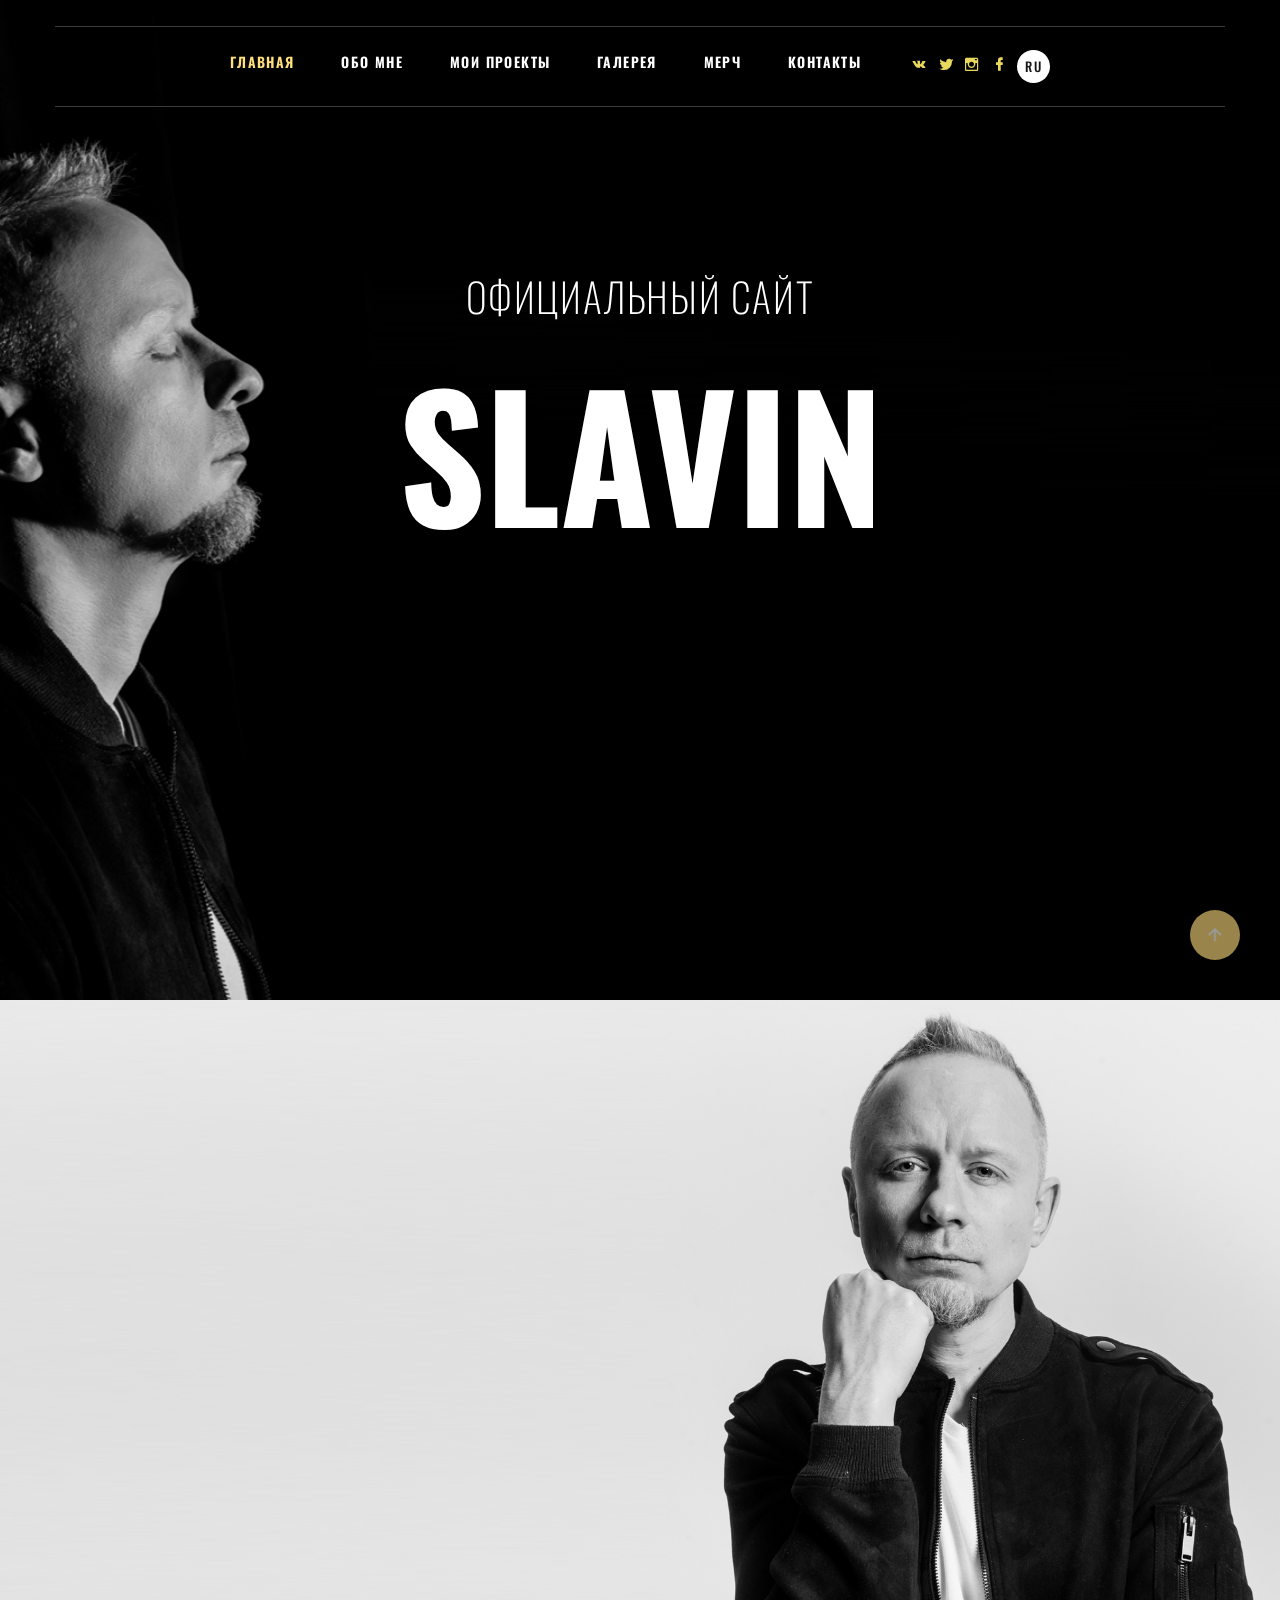
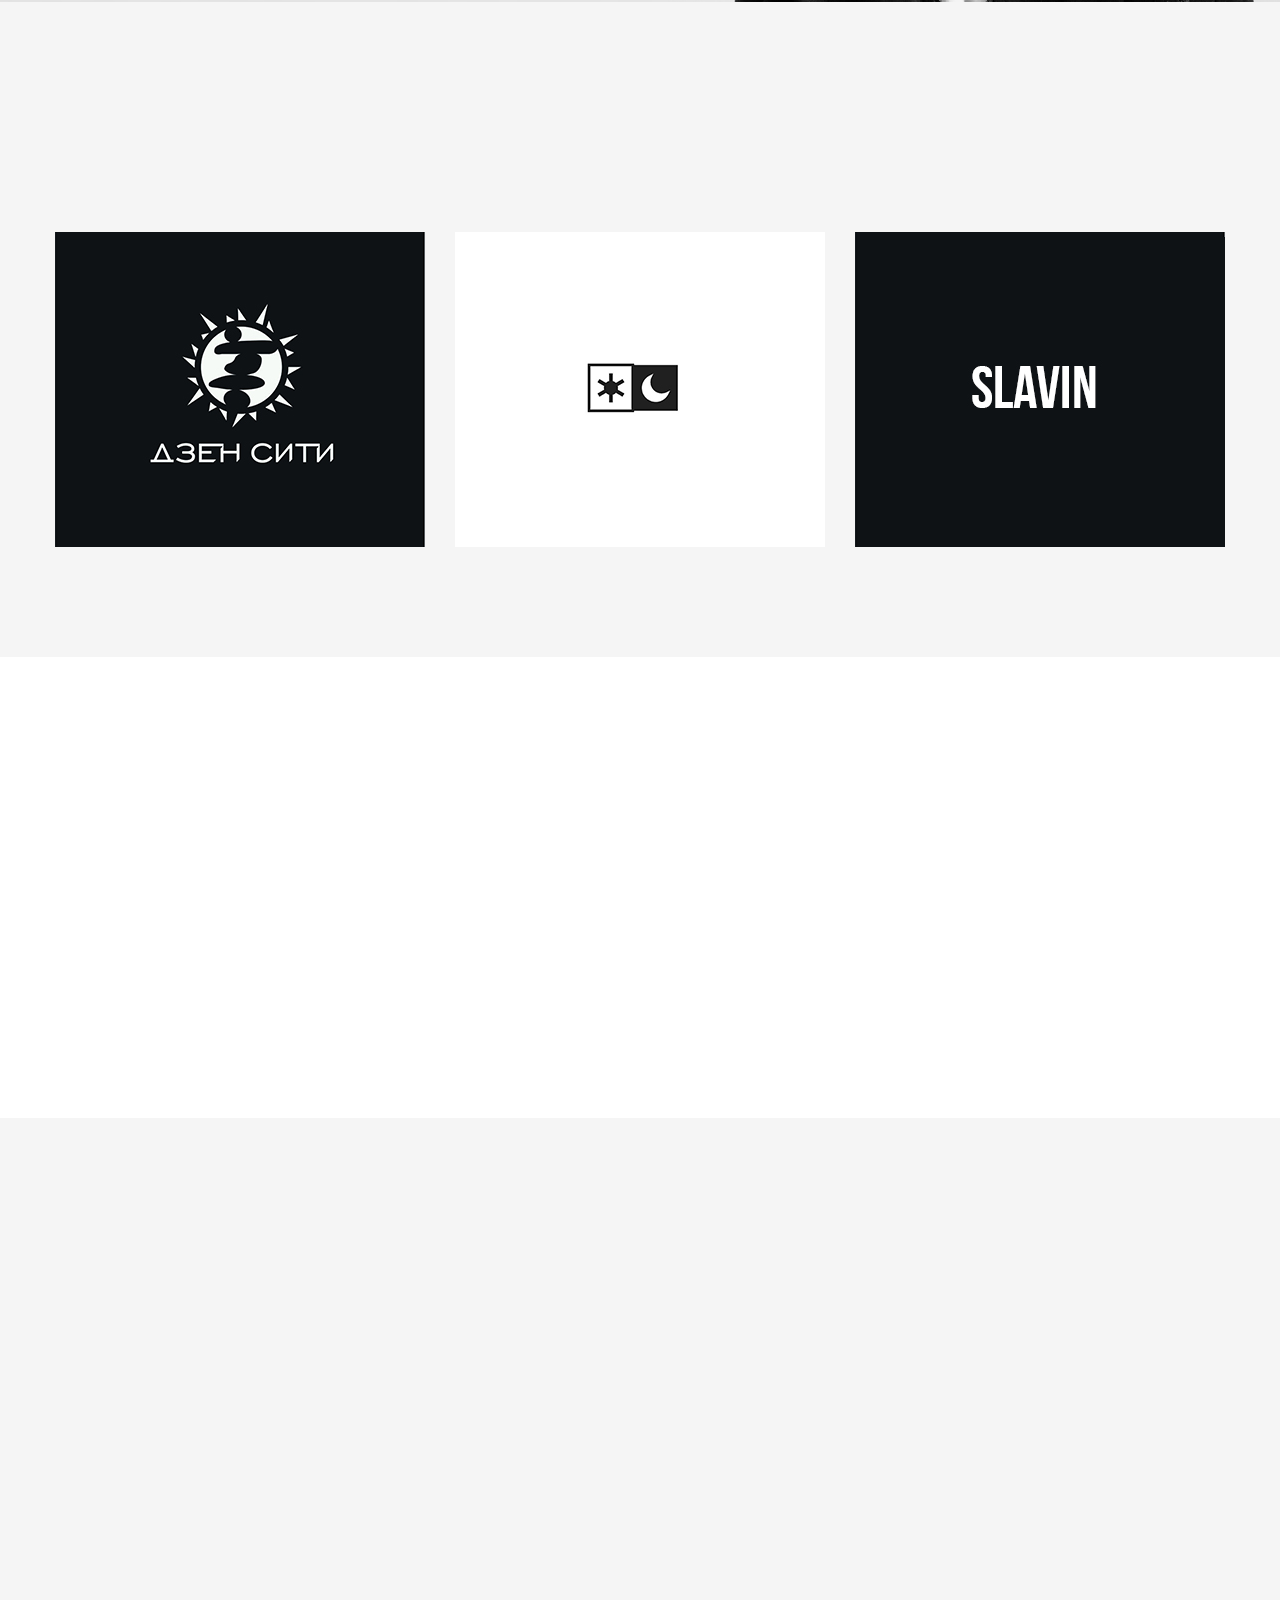
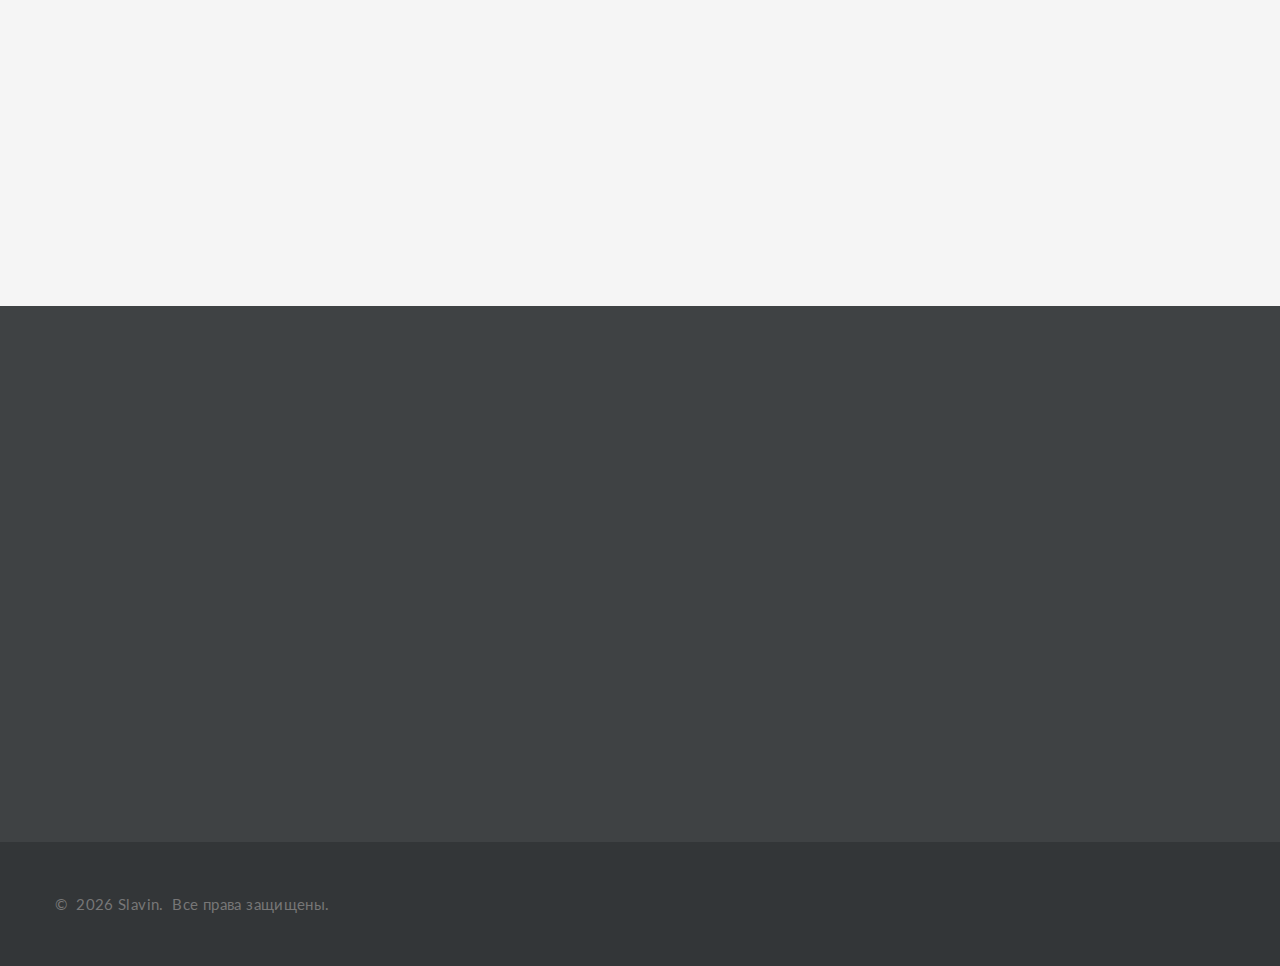
==== commit 1671cb46: "Add files via upload" ====
--- a/ru/index.html
+++ b/ru/index.html
@@ -86,7 +86,7 @@
           </nav>
         </div>
       </header>
-      <section id="home" class="section parallax-container section-custom-1" data-parallax-img="images/bg-image-1.jpg">
+      <section id="home" class="section parallax-container section-custom-1" data-parallax-img="../images/bg-image-1.jpg">
         <div class="parallax-content context-dark text-center">
           <div class="section-md">
             <div class="container">
@@ -97,7 +97,7 @@
         </div>
       </section>
 				        <!-- About Us-->
-      <section id="who" class="section section-xxl section-inset-3 text-left context-dark bg-gray-13 bg-image bg-image-4" style="background-image: url(./images/bg-image-2.jpg);">
+      <section id="who" class="section section-xxl section-inset-3 text-left context-dark bg-gray-13 bg-image bg-image-4" style="background-image: url(../images/bg-image-2.jpg);">
         <div class="container">
           <div class="row">
             <div class="col-sm-8 col-md-7 col-lg-6 box-about">
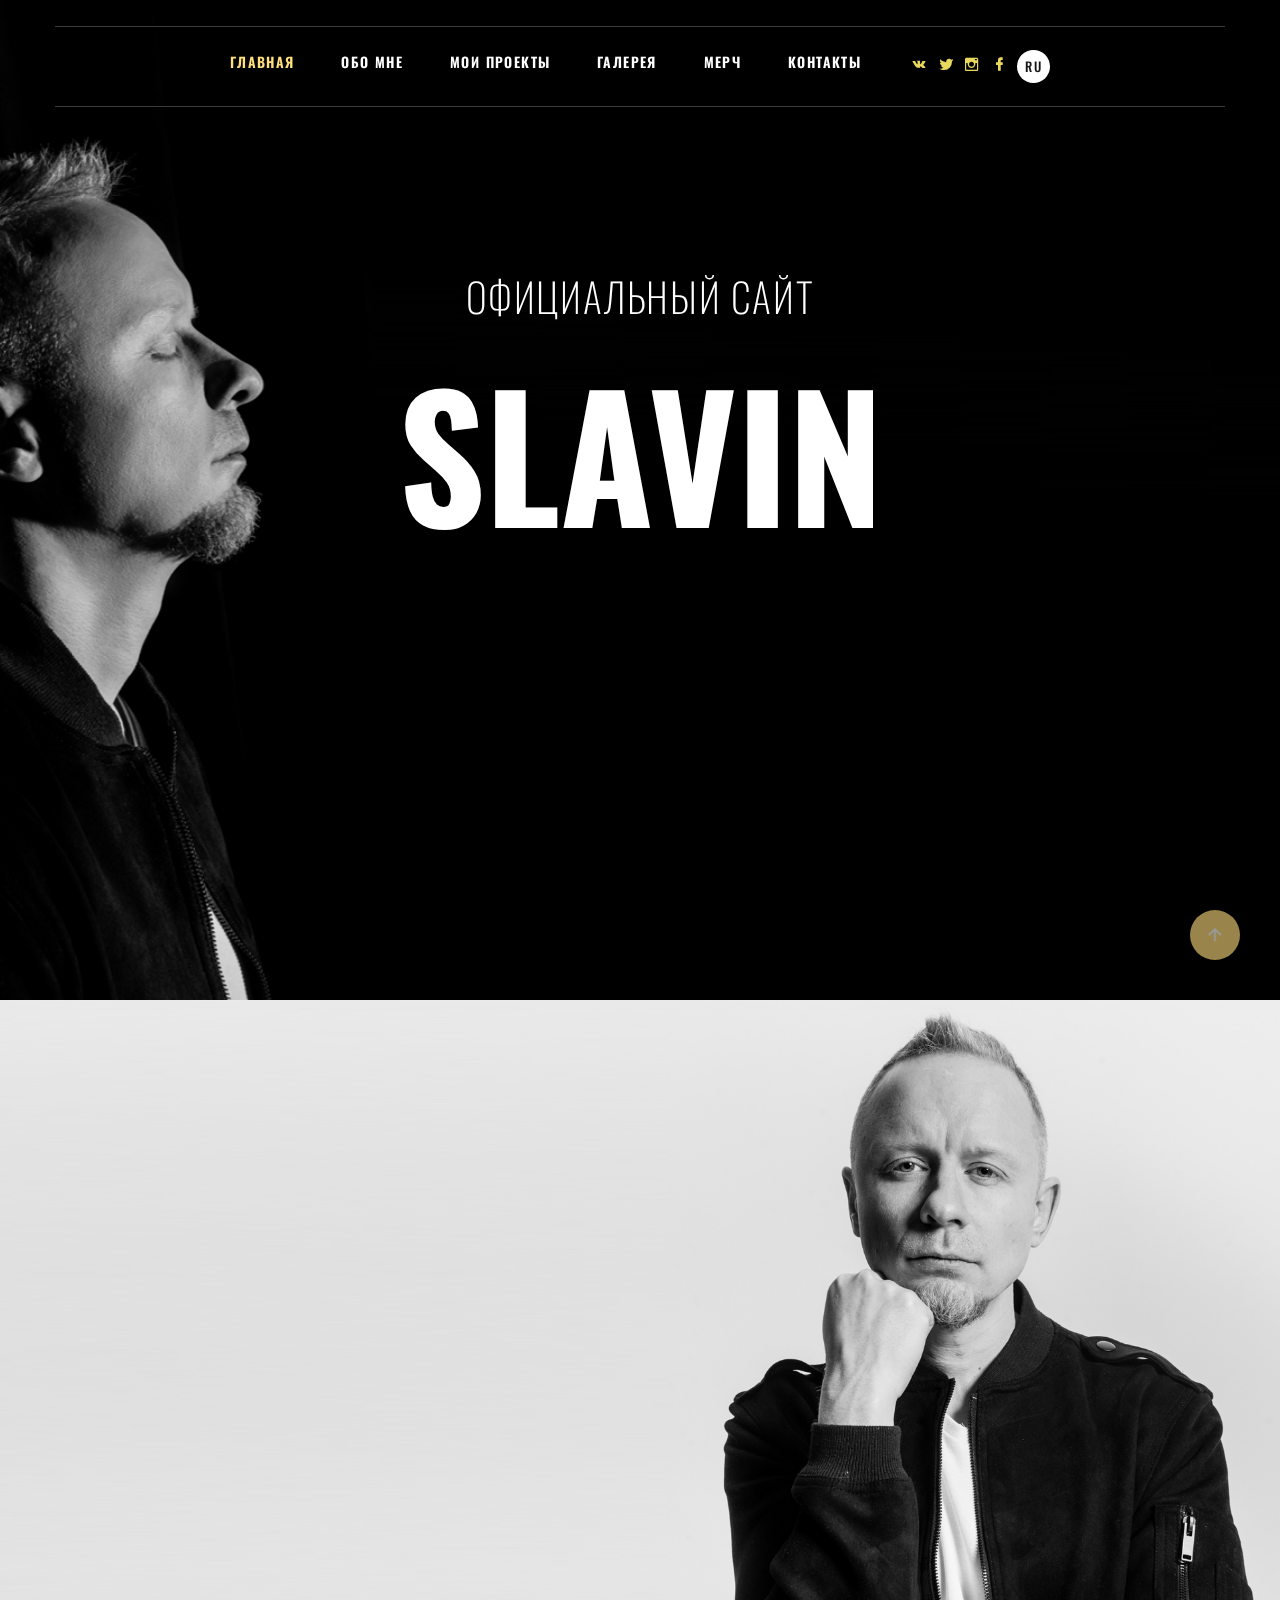
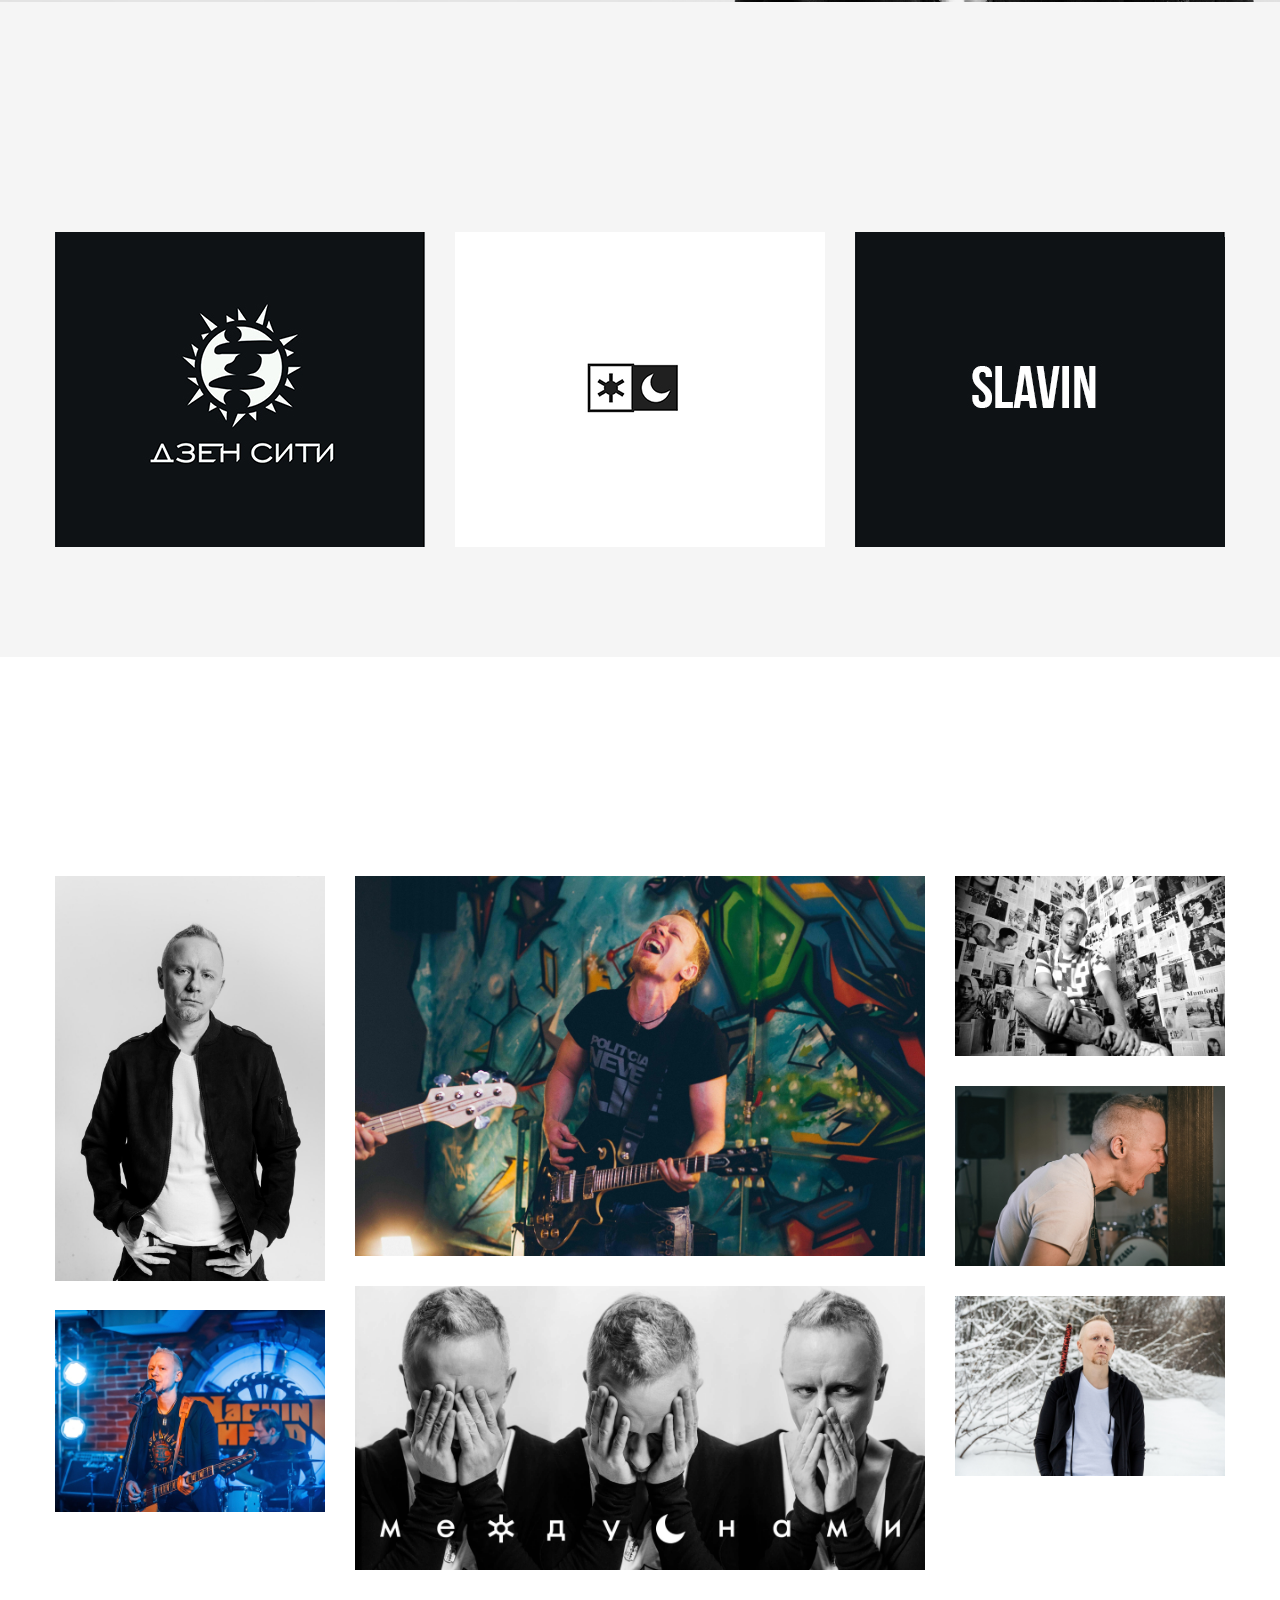
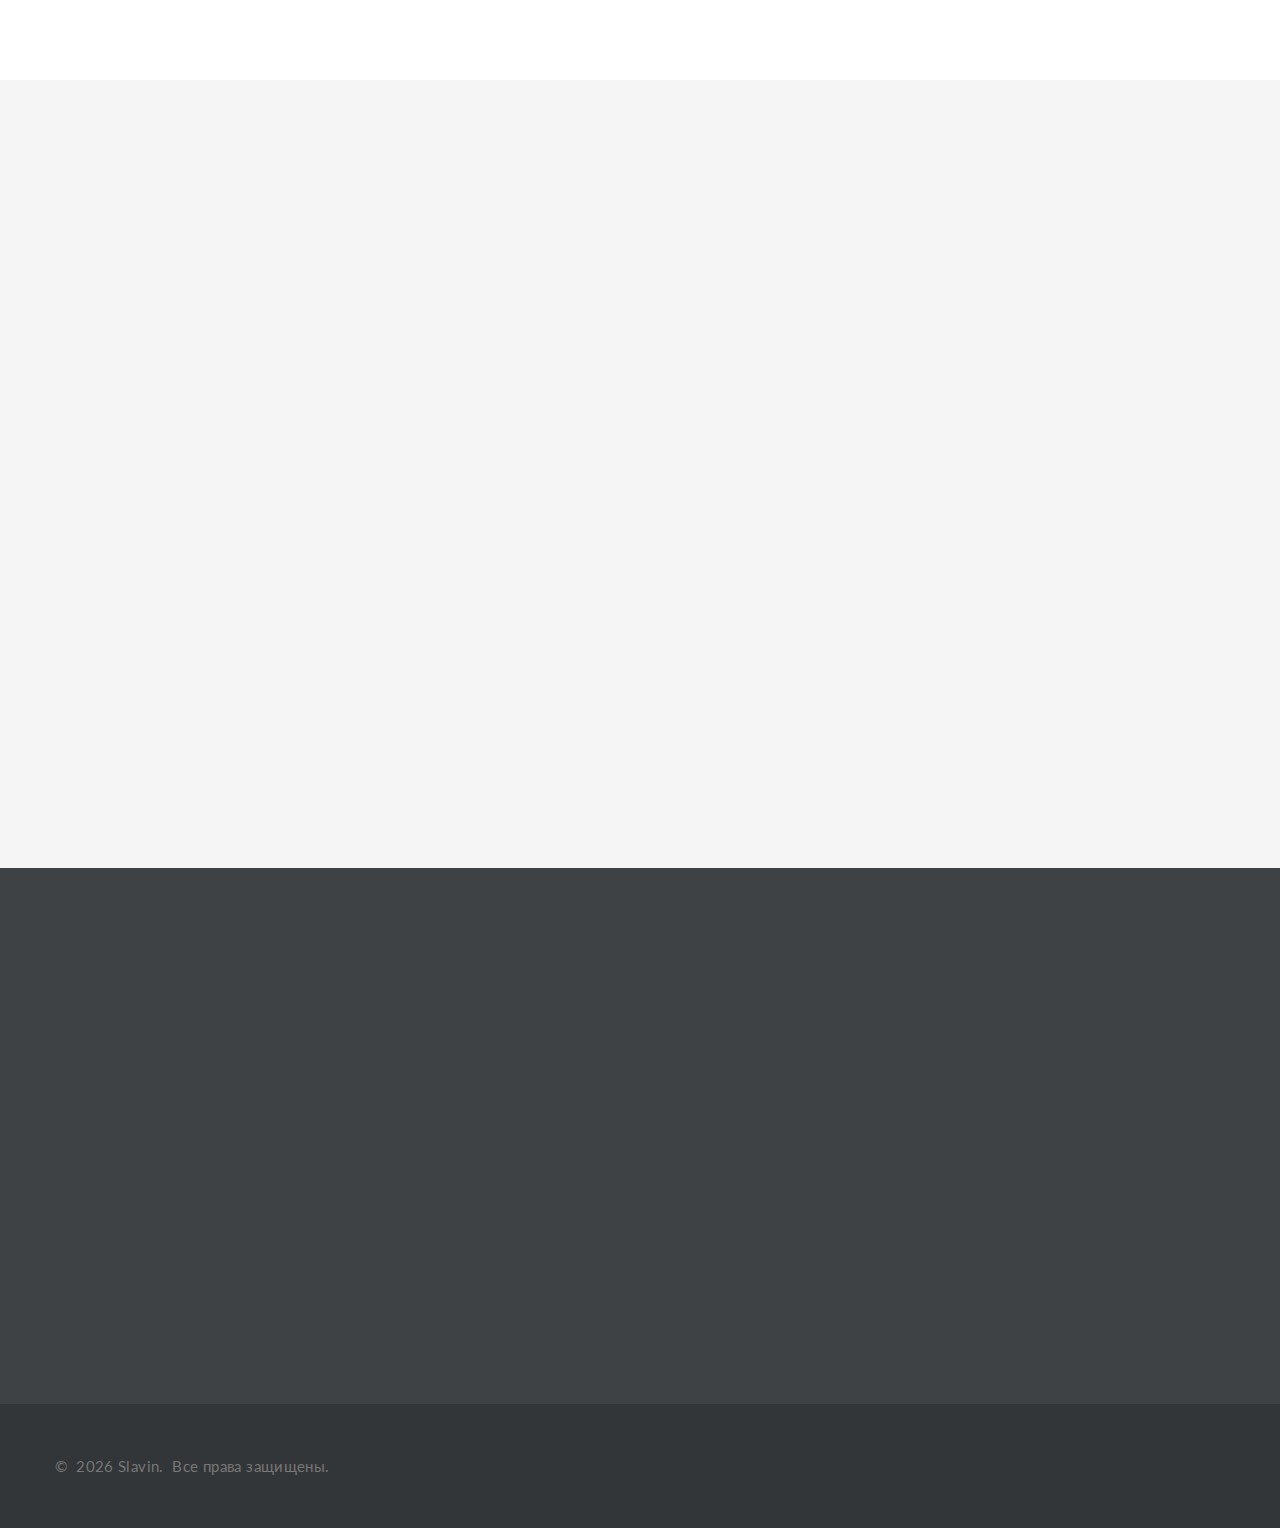
==== commit 49a91bec: "Add files via upload" ====
--- a/ru/index.html
+++ b/ru/index.html
@@ -375,7 +375,7 @@
                       <h5 class="thumbnail-classic-title"><a href="index.html#">Заголовок</a></h5>
                       <div class="thumbnail-classic-price">Описание</div>
                       <div class="thumbnail-classic-button-wrap">
-                        <div class="thumbnail-classic-button"><a class="button button-white fl-bigmug-line-search74" href="images/gallery/foto-3-min.jpg" data-lightgallery="item"><img src="../images/masonry-gallery-3-270x250.jpg" alt="" width="270" height="250"/></a></div>
+                        <div class="thumbnail-classic-button"><a class="button button-white fl-bigmug-line-search74" href="../images/gallery/foto-3-min.jpg" data-lightgallery="item"><img src="../images/masonry-gallery-3-270x250.jpg" alt="" width="270" height="250"/></a></div>
                       </div>
                     </div>
                   </div>
@@ -445,7 +445,7 @@
               <!-- Product-->
               <article class="product wow fadeInRight" data-wow-delay=".2s">
                 <div class="product-body">
-                  <div class="product-figure"><img src="i./mages/index-3-270x260.jpg" alt="" width="270" height="260"/>
+                  <div class="product-figure"><img src="../images/index-3-270x260.jpg" alt="" width="270" height="260"/>
                   </div>
                   <h5 class="product-title"><a href="#">Кружка</a></h5>
                   <div class="product-price-wrap">
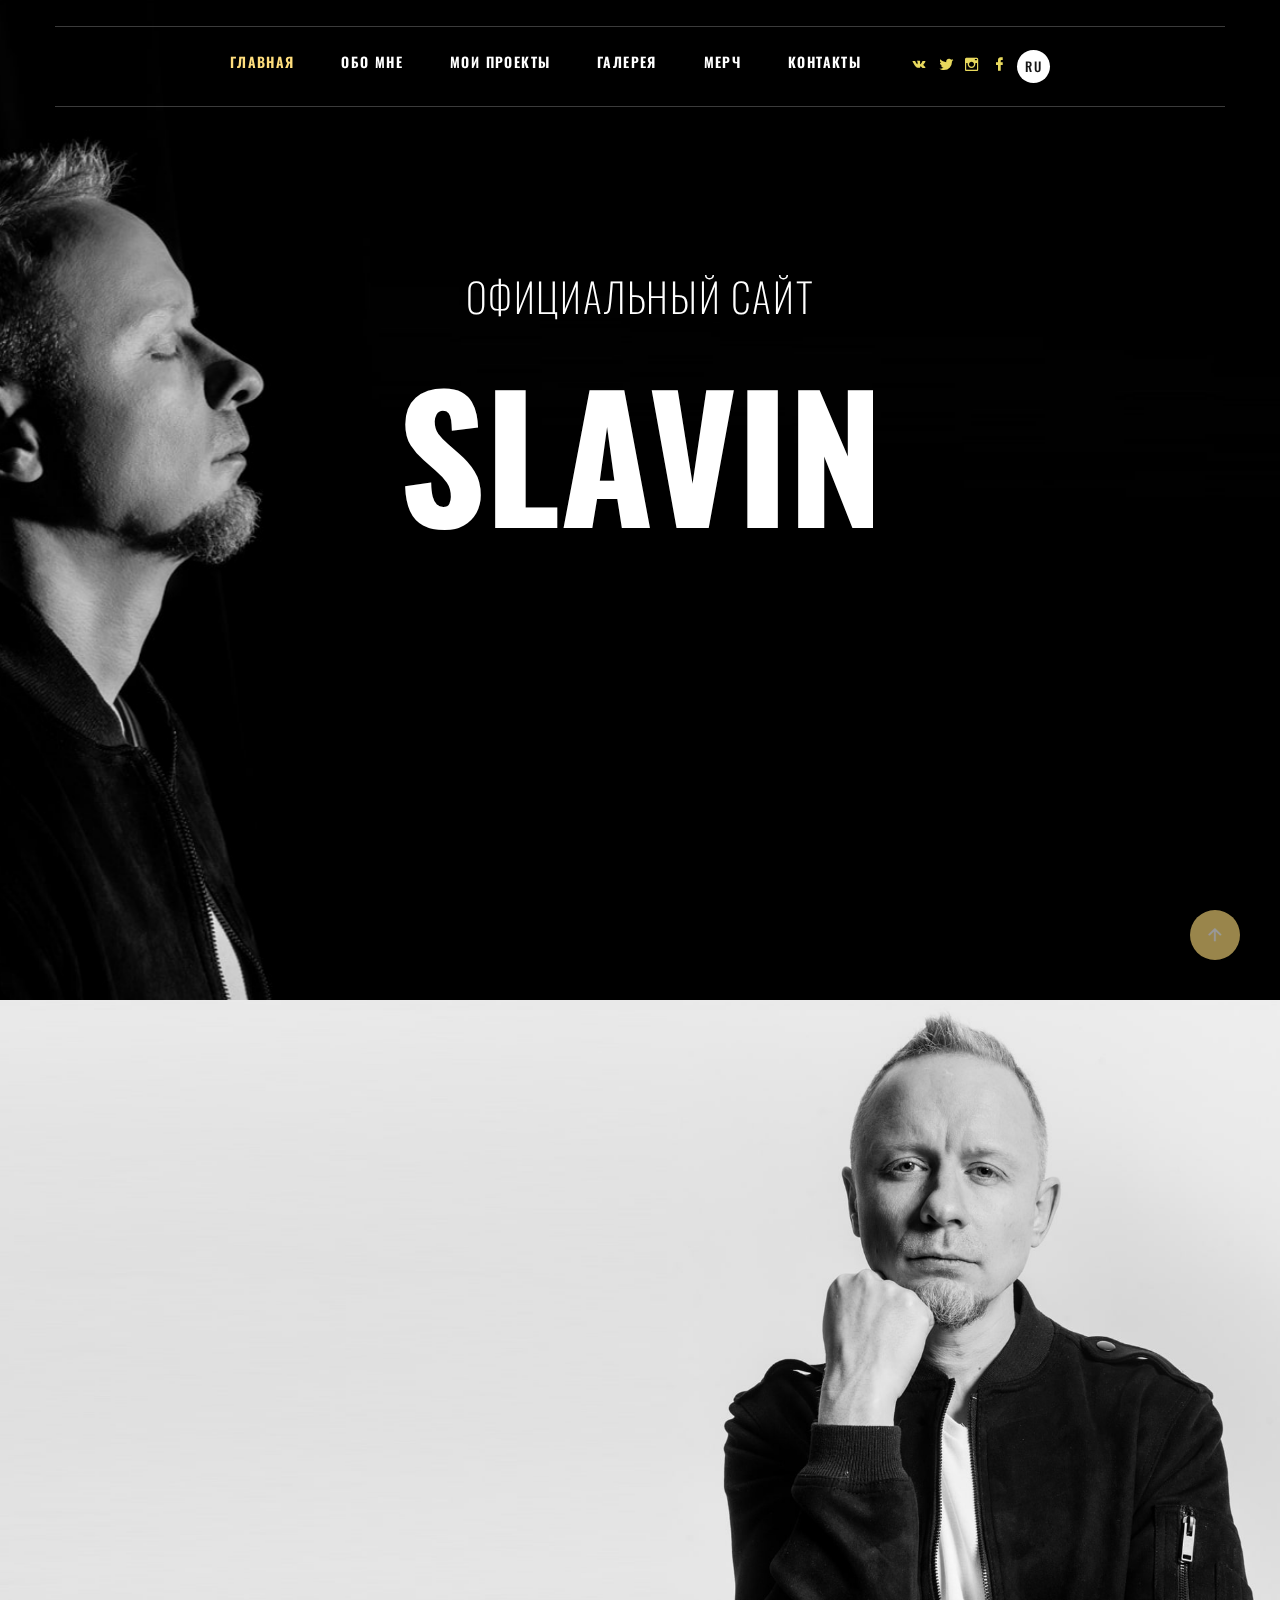
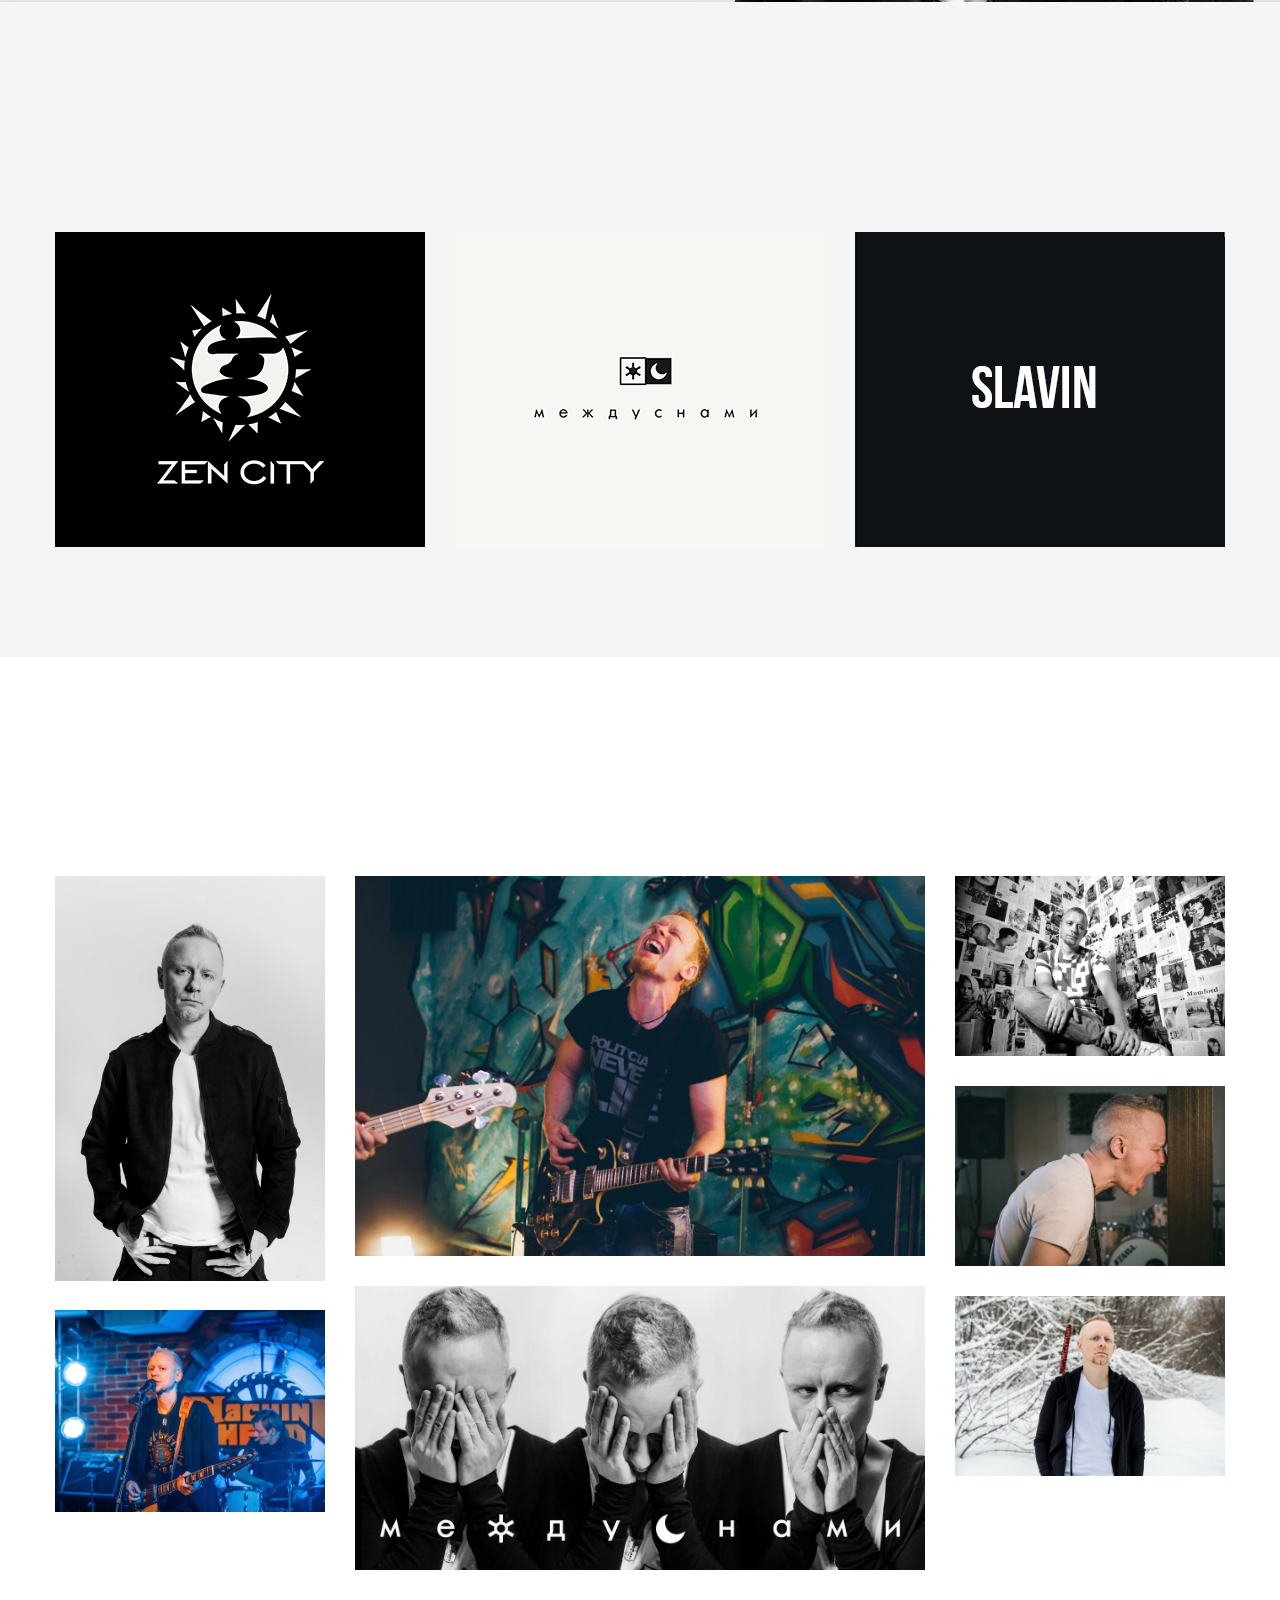
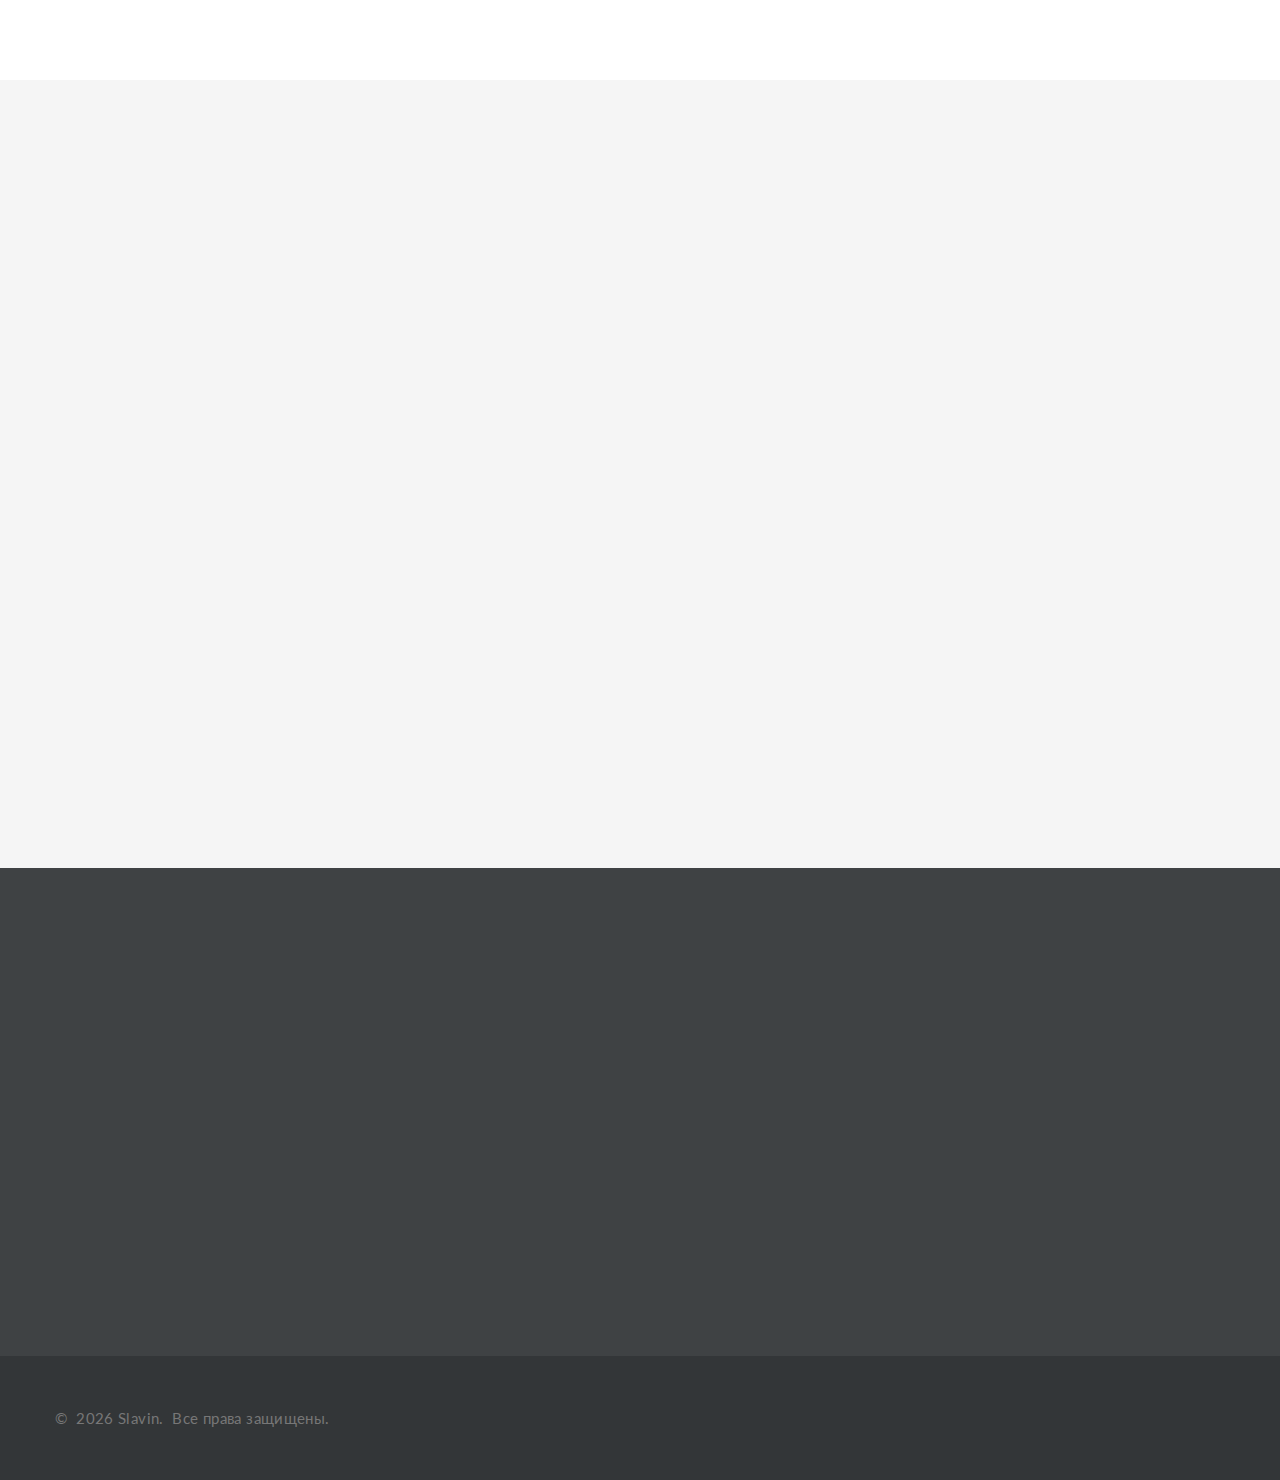
==== commit 0ee4265d: "Add files via upload" ====
--- a/ru/index.html
+++ b/ru/index.html
@@ -120,7 +120,7 @@
               <!-- Thumbnail Classic-->
               <article class="thumbnail-classic">
 				
-                <div class="thumbnail-classic-figure"><img src="../images/project-1.jpg" alt="" width="370" height="315"/>
+                <div class="thumbnail-classic-figure"><img src="../images/project-1-en.jpg" alt="" width="370" height="315"/>
                 </div>
                 <div class="thumbnail-classic-caption">
                   <div>
@@ -135,7 +135,7 @@
               <!-- Thumbnail Classic-->
               <article class="thumbnail-classic">
 				
-                <div class="thumbnail-classic-figure"><img src="../images/project-2.jpg" alt="" width="370" height="315"/>
+                <div class="thumbnail-classic-figure"><img src="../images/project-2-ru.jpg" alt="" width="370" height="315"/>
                 </div>
                 <div class="thumbnail-classic-caption">
                   <div>
@@ -151,7 +151,7 @@
               <!-- Thumbnail Classic-->
               <article class="thumbnail-classic">
 				
-                <div class="thumbnail-classic-figure"><img src="../images/project-3.jpg" alt="" width="370" height="315"/>
+                <div class="thumbnail-classic-figure"><img src="../images/project-3-ru.jpg" alt="" width="370" height="315"/>
                 </div>
                 <div class="thumbnail-classic-caption">
                   <div>
@@ -518,7 +518,6 @@
                     <li><a href="#who">Обо мне</a></li>                
                     <li><a href="#project">Мои проекты</a></li>                   
                     <li><a href="#gallery">Галерея</a></li>
-                    <li><a href="#concert">Концерты</a></li>
                     <li><a href="#merch">Мерч</a></li>
                 </ul>
               </div>
